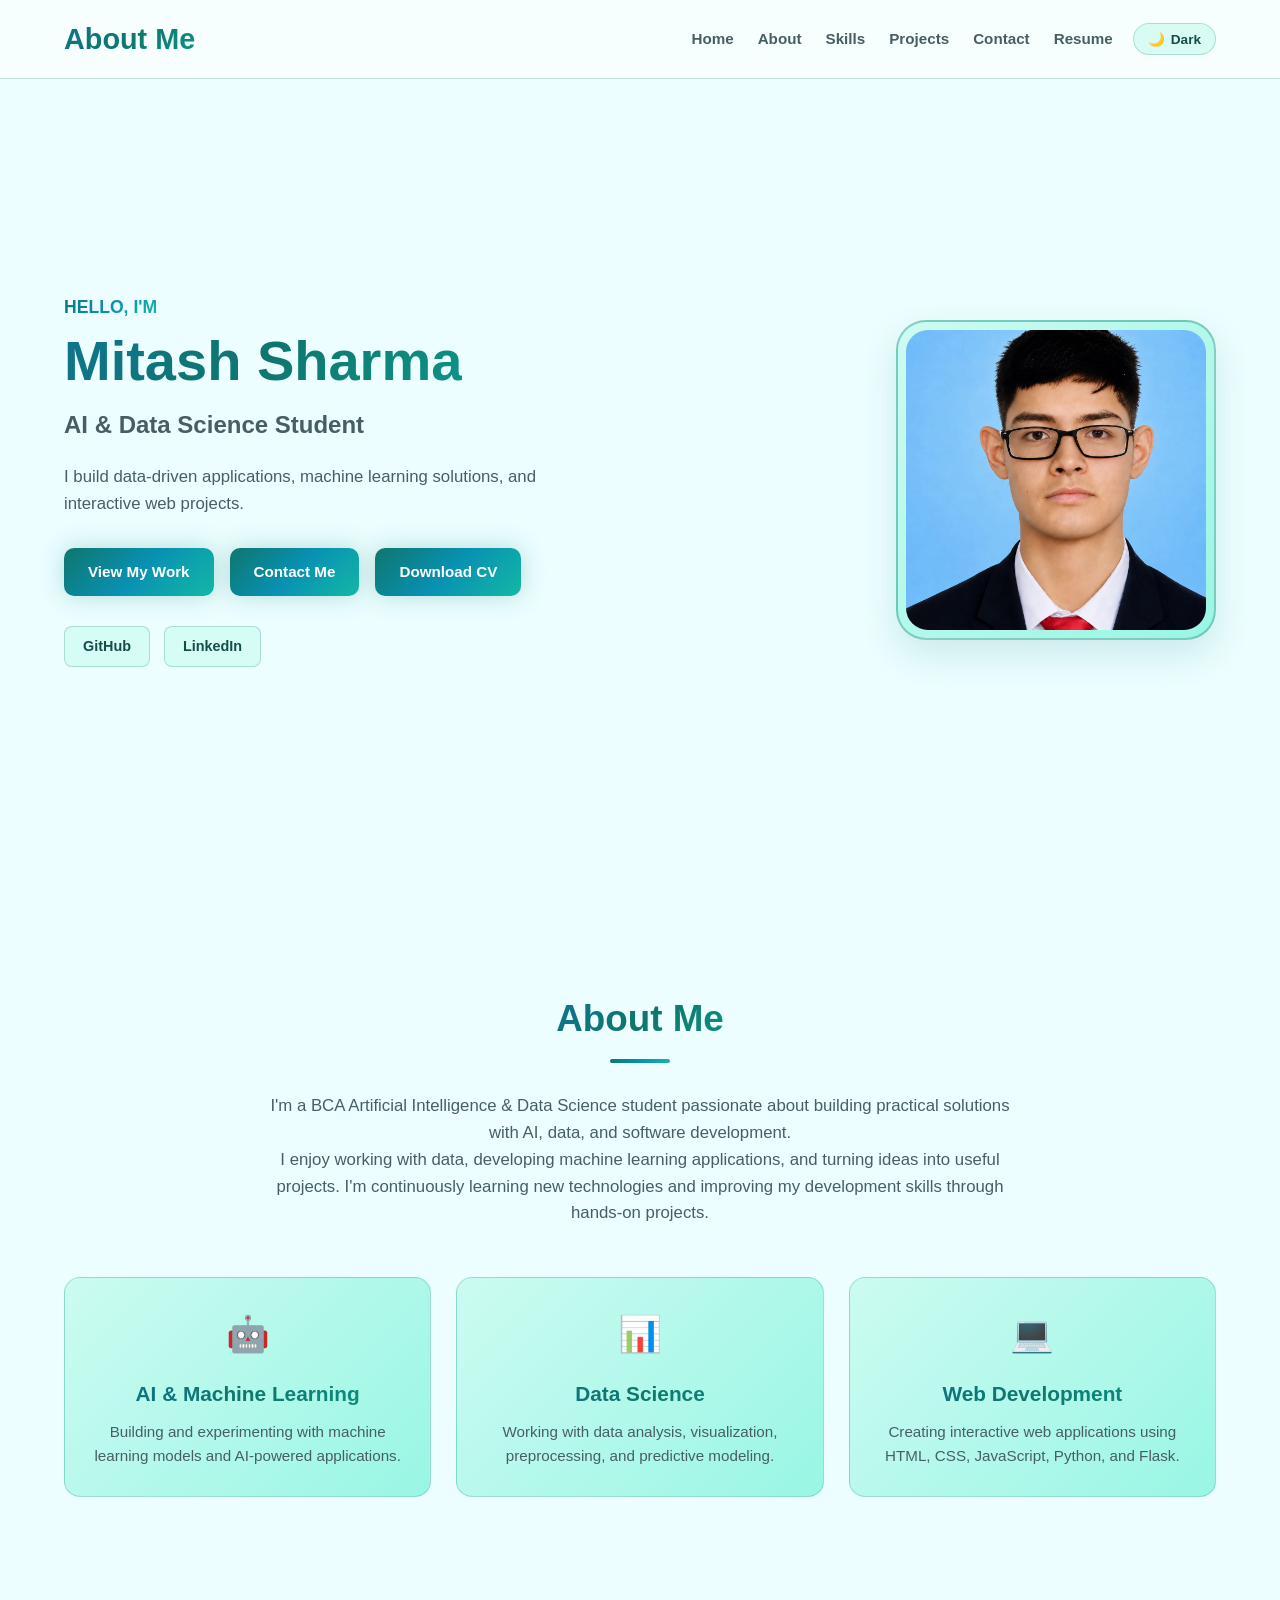
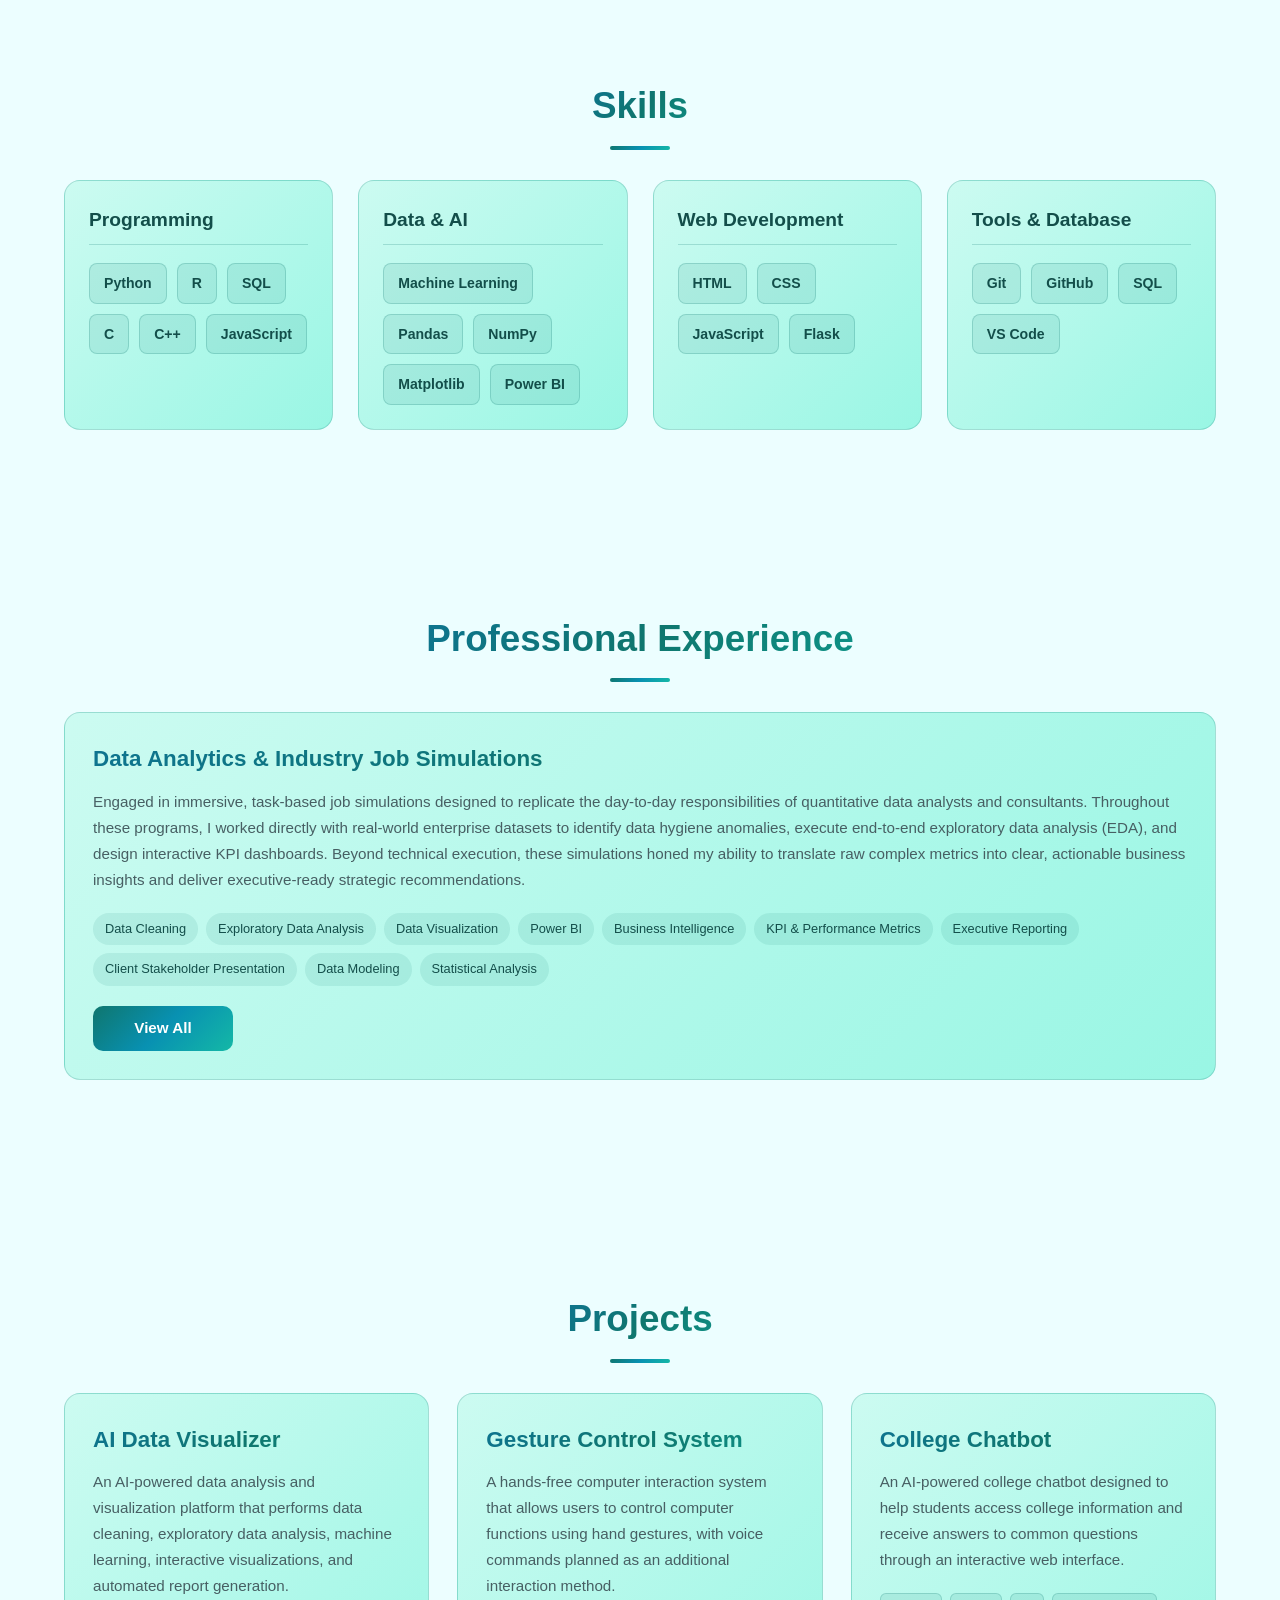
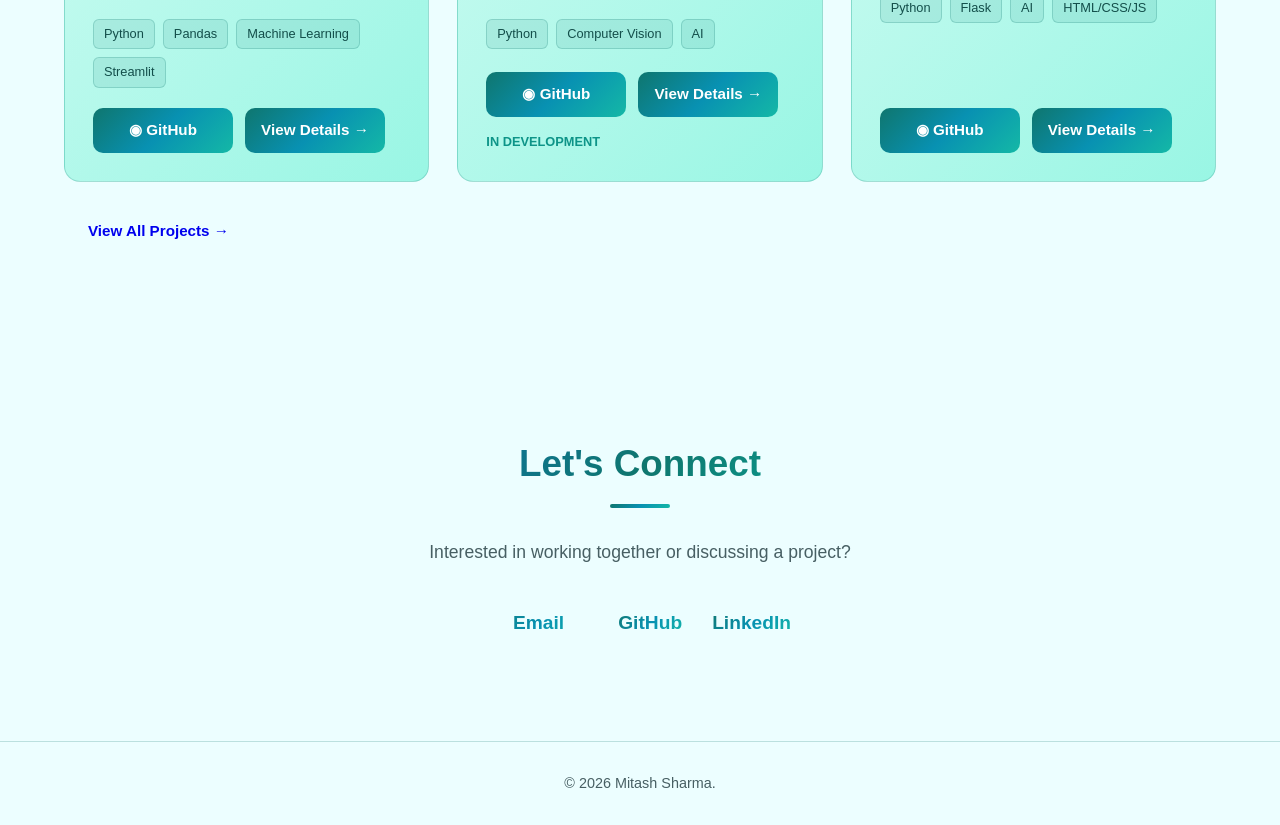
==== index.html @ 4800421b "certifications" ====
<!DOCTYPE html>
<html lang="en">
<head>
    <meta charset="UTF-8">
    <meta name="viewport" content="width=device-width, initial-scale=1.0">
    <title>Mitash Sharma | AI & Data Science</title>
    <link rel="stylesheet" href="style.css">
    
</head>
<body>

    <!-- Navigation -->
    <header>
        <nav class="navbar">
            <a href="#" class="logo"><b>About Me</b></a>

            <div class="nav-right">
                <button class="nav-toggle" aria-label="Toggle navigation" aria-expanded="false">
                    <span></span>
                    <span></span>
                    <span></span>
                </button>

                <ul class="nav-links">
                    <li><a href="#home">Home</a></li>
                    <li><a href="#about">About</a></li>
                    <li><a href="#skills">Skills</a></li>
                    <li><a href="#projects">Projects</a></li>
                    <li><a href="#contact">Contact</a></li>
                    <li><a href="assets/CV.pdf" target="_blank" rel="noopener">Resume</a></li>
                </ul>

                <!-- Theme Toggle Button -->
                <button id="theme-toggle" class="theme-toggle-btn" aria-label="Toggle Theme">
                    <span id="theme-icon">☀️</span>
                    <span id="theme-text">light</span>
                </button>
            </div>
        </nav>
    </header>

    <main>
        <!-- Hero Section -->
        <section id="home" class="hero">
            <div class="hero-content">
                <p class="intro">Hello, I'm</p>
                <h1>Mitash Sharma</h1>
                <h2>AI & Data Science Student</h2>
                <p class="hero-description">
                    I build data-driven applications, machine learning solutions, and interactive web projects.
                </p>

                <div class="hero-buttons">
                    <a href="#projects" class="btn primary-btn">View My Work</a>
                    <a href="#contact" class="btn primary-btn">Contact Me</a>
                    <a href="assets/CV.pdf" class="btn primary-btn" target="_blank" rel="noopener" download>Download CV</a>
                </div>

                <div class="social-links">
                    <a href="https://github.com/mitashsharma" target="_blank">GitHub</a>
                    <a href="https://www.linkedin.com/in/mitash-sharma-9ba83834b/" target="_blank">LinkedIn</a>
                </div>
            </div>

            <!-- Profile Image -->
            <div class="hero-card">
                <div class="profile-frame">
                    <img src="assets/profile.jpeg" alt="Mitash Sharma" class="profile-img">
                </div>
            </div>
           
            
        </section>

        <!-- About Section -->
        <section id="about" class="section">
            <h2 class="section-title">About Me</h2>
            <div class="about-content">
                <p class="about-intro">
                    I'm a BCA Artificial Intelligence & Data Science student passionate about building practical solutions with AI, data, and software development.
                </p>
                <p>
                    I enjoy working with data, developing machine learning applications, and turning ideas into useful projects. I'm continuously learning new technologies and improving my development skills through hands-on projects.
                </p>
            </div>

            <div class="about-highlights">
                <div class="about-card">
                    <div class="about-icon">🤖</div>
                    <h3>AI & Machine Learning</h3>
                    <p>Building and experimenting with machine learning models and AI-powered applications.</p>
                </div>
                <div class="about-card">
                    <div class="about-icon">📊</div>
                    <h3>Data Science</h3>
                    <p>Working with data analysis, visualization, preprocessing, and predictive modeling.</p>
                </div>
                <div class="about-card">
                    <div class="about-icon">💻</div>
                    <h3>Web Development</h3>
                    <p>Creating interactive web applications using HTML, CSS, JavaScript, Python, and Flask.</p>
                </div>
            </div>
        </section>

        <!-- Skills Section -->
        <section id="skills" class="section">
            <h2 class="section-title">Skills</h2>
            <div class="skills-container">
                <div class="skill-category">
                    <h3>Programming</h3>
                    <div class="skill-list">
                        <span>Python</span>
                        <span>R</span>
                        <span>SQL</span>
                        <span>C</span>
                        <span>C++</span>
                        <span>JavaScript</span>
                    </div>
                </div>

                <div class="skill-category">
                    <h3>Data & AI</h3>
                    <div class="skill-list">
                        <span>Machine Learning</span>
                        <span>Pandas</span>
                        <span>NumPy</span>
                        <span>Matplotlib</span>
                        <span>Power BI</span>
                    </div>
                </div>

                <div class="skill-category">
                    <h3>Web Development</h3>
                    <div class="skill-list">
                        <span>HTML</span>
                        <span>CSS</span>
                        <span>JavaScript</span>
                        <span>Flask</span>
                    </div>
                </div>

                <div class="skill-category">
                    <h3>Tools & Database</h3>
                    <div class="skill-list">
                        <span>Git</span>
                        <span>GitHub</span>
                        <span>SQL</span>
                        <span>VS Code</span>
                    </div>
                </div>
            </div>
        </section>

        <!-- Virtual Internships Section   -->
        <section id="virtual-internships" class="section">
            <h2 class="section-title">Professional Experience</h2>
            
            <div class="internship-summary-card">
                <h3>Data Analytics & Industry Job Simulations</h3>
               <p>
                Engaged in immersive, task-based job simulations designed to replicate the day-to-day responsibilities of quantitative data analysts and consultants. Throughout these programs, I worked directly with real-world enterprise datasets to identify data hygiene anomalies, execute end-to-end exploratory data analysis (EDA), and design interactive KPI dashboards. Beyond technical execution, these simulations honed my ability to translate raw complex metrics into clear, actionable business insights and deliver executive-ready strategic recommendations.
                </p>

                <div class="project-tags">
               <span>Data Cleaning</span>
                    <span>Exploratory Data Analysis</span>
                    <span>Data Visualization</span>
                    <span>Power BI</span>
                    <span>Business Intelligence</span>
                    <span>KPI & Performance Metrics</span>
                    <span>Executive Reporting</span>
                    <span>Client Stakeholder Presentation</span>
                    <span>Data Modeling</span>
                    <span>Statistical Analysis</span>
                </div>

                <div class="project-buttons" style="margin-top: 20px;">
                <a href="certificates.html" class="view-details-btn">View All</a>
                </div>
            </div>
        </section>

        <!-- Projects Section -->
        <section id="projects" class="section">
            <h2 class="section-title">Projects</h2>
            <div class="projects-container">
                <article class="project-card">
                    <h3>AI Data Visualizer</h3>
                    <p>An AI-powered data analysis and visualization platform that performs data cleaning, exploratory data analysis, machine learning, interactive visualizations, and automated report generation.</p>
                    <div class="project-tech">
                        <span>Python</span>
                        <span>Pandas</span>
                        <span>Machine Learning</span>
                        <span>Streamlit</span>
                    </div>
                    <div class="project-buttons">
                        <a href="https://github.com/mitashsharma/Visualizer.git" class="project-btn github">◉ GitHub</a>
                        <a href="visualizer.html" class="view-details-btn">View Details →</a>
                    </div>
                </article>

                <article class="project-card">
                    <h3>Gesture Control System</h3>
                    <p>A hands-free computer interaction system that allows users to control computer functions using hand gestures, with voice commands planned as an additional interaction method.</p>
                    <div class="project-tech">
                        <span>Python</span>
                        <span>Computer Vision</span>
                        <span>AI</span>
                    </div>
                    <div class="project-buttons">
                        <a href="#" class="project-btn github">◉ GitHub</a>
                        <a href="gesture.html" class="view-details-btn">View Details →</a>
                    </div>
                    <div class="project-status">In Development</div>
                </article>

                <article class="project-card">
                    <h3>College Chatbot</h3>
                    <p>An AI-powered college chatbot designed to help students access college information and receive answers to common questions through an interactive web interface.</p>
                    <div class="project-tech">
                        <span>Python</span>
                        <span>Flask</span>
                        <span>AI</span>
                        <span>HTML/CSS/JS</span>
                    </div>
                    <div class="project-buttons">
                        <a href="https://github.com/mitashsharma/chatbot.git" class="project-btn github">◉ GitHub</a>
                        <a href="chatbot.html" class="view-details-btn">View Details →</a>
                    </div>
                </article>
            </div>
            <br>
            <a href="projects.html" class="btn">
                View All Projects →
            </a>
        </section>

        <!-- Contact Section -->
        <section id="contact" class="section contact">
            <h2 class="section-title">Let's Connect</h2>
            <p class="contact-desc">Interested in working together or discussing a project?</p>
            <div class="contact-links">
                <a href="mailto:sharmamitash23@gmail.com" target="_blank" class="btn">Email</a>
                <a href="https://github.com/mitashsharma" target="_blank">GitHub</a>
                <a href="https://www.linkedin.com/in/mitash-sharma-9ba83834b/" target="_blank">LinkedIn</a>
            </div>
        </section>
    </main>

    <!-- Footer -->
    <footer>
        <p>© 2026 Mitash Sharma.</p>
    </footer>

    <script src="script.js"></script>
</body>
</html>
---- style.css ----
/* =========================
   RESET & THEME VARIABLES
========================= */

/* Global reset — removes default browser spacing and 
   ensures consistent box-sizing across all elements */
* {
    margin: 0;
    padding: 0;
    box-sizing: border-box;
}

:root {
    /* LIGHT THEME — DEFAULT */
    --bg-dark: #ecfeff;
    --text-main: #134e4a;
    --text-muted: #475f63;

    --card-bg: rgba(204, 251, 241, 0.72);

    --card-gradient: linear-gradient(
        135deg,
        #ccfbf1 0%,
        #99f6e4 100%
    );

    --border-color: rgba(15, 118, 110, 0.22);
    --border-hover: rgba(8, 145, 178, 0.55);

    --header-bg: rgba(248, 255, 254, 0.92);
    --code-bg: #134e4a;
    --badge-bg: rgba(15, 118, 110, 0.10);

    --primary-gradient: linear-gradient(
        135deg,
        #0f766e 0%,
        #0891b2 50%,
        #14b8a6 100%
    );

    --accent-gradient: linear-gradient(
        135deg,
        #0f766e 0%,
        #0891b2 50%,
        #14b8a6 100%
    );

    --text-gradient: linear-gradient(
        135deg,
        #0e7490 0%,
        #0f766e 50%,
        #0d9488 100%
    );

    --glow-primary: 0 0 25px rgba(15, 118, 110, 0.25);
    --glow-accent: 0 0 25px rgba(20, 184, 166, 0.28);
}


/* =========================
   DARK THEME
   Overrides root variables when "dark-theme" 
   class is applied to <body>
========================= */

body.dark-theme {
    --bg-dark: #071918;
    --text-main: #e6fffb;
    --text-muted: #9bb9b6;

    --card-bg: rgba(17, 45, 43, 0.72);

    --card-gradient: linear-gradient(
        135deg,
        rgba(20, 67, 64, 0.75) 0%,
        rgba(10, 35, 34, 0.9) 100%
    );

    --border-color: rgba(45, 212, 191, 0.22);
    --border-hover: rgba(45, 212, 191, 0.55);

    --header-bg: rgba(7, 25, 24, 0.88);
    --code-bg: rgba(5, 25, 24, 0.97);
    --badge-bg: rgba(20, 184, 166, 0.14);

    --primary-gradient: linear-gradient(
        135deg,
        #0f766e 0%,
        #0891b2 50%,
        #14b8a6 100%
    );

    --accent-gradient: linear-gradient(
        135deg,
        #14b8a6 0%,
        #0891b2 50%,
        #0f766e 100%
    );

    --text-gradient: linear-gradient(
        135deg,
        #5eead4 0%,
        #22d3ee 50%,
        #67e8f9 100%
    );

    --glow-primary: 0 0 25px rgba(20, 184, 166, 0.28);
    --glow-accent: 0 0 25px rgba(34, 211, 238, 0.25);
}


/* =========================
   GLOBAL
========================= */

html {
    scroll-behavior: smooth;
}

body {
    font-family: "Segoe UI", Roboto, -apple-system, sans-serif;
    background-color: var(--bg-dark);
    color: var(--text-main);
    line-height: 1.6;
    overflow-x: hidden;

    /* Smooth transition when switching between light/dark theme */
    transition:
        background-color 0.4s ease,
        color 0.4s ease;
}


/* =========================
   NAVIGATION
========================= */

header {
    position: fixed;
    top: 0;
    width: 100%;
    z-index: 1000;

    background: var(--header-bg);
    backdrop-filter: blur(16px);

    border-bottom: 1px solid var(--border-color);

    transition: background 0.4s ease;
}

.navbar {
    max-width: 1200px;
    margin: 0 auto;

    padding: 16px 24px;

    display: flex;
    justify-content: space-between;
    align-items: center;
}

.logo {
    background: var(--text-gradient);
    -webkit-background-clip: text;
    -webkit-text-fill-color: transparent;

    text-decoration: none;

    font-size: 1.8rem;
    font-weight: 800;
}

.nav-right {
    display: flex;
    align-items: center;
    gap: 20px;
}

.nav-links {
    display: flex;
    list-style: none;
    gap: 24px;
    align-items: center;
}

.nav-links a {
    color: var(--text-muted);
    text-decoration: none;

    font-size: 0.95rem;
    font-weight: 600;

    transition:
        color 0.3s ease,
        transform 0.3s ease;
}

.nav-links a:hover {
    color: #0d9488;
    transform: translateY(-1px);
}


/* =========================
   THEME TOGGLE
========================= */

.theme-toggle-btn {
    background: var(--card-bg);

    border: 1px solid var(--border-color);

    color: var(--text-main);

    padding: 7px 14px;

    border-radius: 20px;

    cursor: pointer;

    font-size: 0.85rem;
    font-weight: 600;

    display: flex;
    align-items: center;
    gap: 6px;

    transition:
        background-color 0.3s ease,
        border-color 0.3s ease,
        transform 0.2s ease;
}

.theme-toggle-btn:hover {
    border-color: var(--border-hover);
    transform: scale(1.05);
}


/* =========================
   MOBILE NAVIGATION
========================= */

.nav-toggle {
    display: none; /* Hidden by default, shown only on small screens */

    background: transparent;
    border: none;

    cursor: pointer;

    flex-direction: column;
    gap: 5px;
}

.nav-toggle span {
    width: 25px;
    height: 3px;

    background-color: var(--text-main);

    border-radius: 2px;
}


/* =========================
   HERO SECTION
========================= */

.hero {
    min-height: 100vh;

    max-width: 1200px;
    margin: 0 auto;

    display: flex;
    align-items: center;
    justify-content: space-between;

    gap: 40px;

    padding: 120px 24px 60px;
}

.hero-content {
    flex: 1;

    display: flex;
    flex-direction: column;

    align-items: flex-start;
    text-align: left;
}

.intro {
    background: var(--primary-gradient);

    -webkit-background-clip: text;
    -webkit-text-fill-color: transparent;

    font-size: 1.1rem;
    font-weight: 700;

    margin-bottom: 8px;

    text-transform: uppercase;
}

.hero h1 {
    font-size: 3.5rem;

    font-weight: 900;

    line-height: 1.15;

    margin-bottom: 12px;

    background: var(--text-gradient);

    -webkit-background-clip: text;
    -webkit-text-fill-color: transparent;
}

.hero h2 {
    color: var(--text-muted);

    font-size: 1.5rem;
    font-weight: 600;

    margin-bottom: 20px;
}

.hero-description {
    color: var(--text-muted);

    font-size: 1.05rem;

    margin-bottom: 30px;

    max-width: 540px;
}


/* =========================
   HERO BUTTONS
========================= */

.hero-buttons {
    display: flex;

    gap: 16px;

    margin-bottom: 30px;

    flex-wrap: wrap;
}

.btn {
    display: inline-flex;

    align-items: center;
    justify-content: center;

    padding: 12px 24px;

    border-radius: 10px;

    text-decoration: none;

    font-weight: 700;
    font-size: 0.95rem;

    transition: all 0.3s ease;
}

.primary-btn {
    background: var(--primary-gradient);

    color: #ffffff;

    box-shadow: var(--glow-primary);
}

.primary-btn:hover {
    transform: translateY(-3px);

    box-shadow: var(--glow-primary);
}

.secondary-btn {
    background: transparent;

    color: var(--text-main);

    border: 1px solid var(--border-color);
}

.secondary-btn:hover {
    border-color: var(--border-hover);

    transform: translateY(-3px);
}


/* =========================
   SOCIAL LINKS
========================= */

.social-links {
    display: flex;
    gap: 14px;
}

.social-links a {
    padding: 8px 18px;

    border-radius: 8px;

    background: var(--card-bg);

    border: 1px solid var(--border-color);

    color: var(--text-main);

    text-decoration: none;

    font-size: 0.9rem;
    font-weight: 600;

    transition: all 0.3s ease;
}

.social-links a:hover {
    border-color: var(--border-hover);

    transform: translateY(-2px);
}


/* =========================
   HERO CODE CARD
========================= */

.hero-card {
    flex: 1;

    display: flex;

    justify-content: flex-end;
}

.code-window {
    width: 100%;
    max-width: 450px;

    background: var(--code-bg);

    border: 1px solid var(--border-color);

    border-radius: 16px;

    overflow: hidden;

    box-shadow:
        0 20px 40px rgba(0, 0, 0, 0.22),
        var(--glow-primary);
}

.window-header {
    display: flex;

    gap: 8px;

    padding: 14px 18px;

    background: rgba(20, 67, 64, 0.5);

    border-bottom: 1px solid var(--border-color);
}

.window-header span {
    width: 12px;
    height: 12px;

    border-radius: 50%;
}

/* Traffic-light style window dots (red/yellow/green) */
.window-header span:nth-child(1) {
    background: #ff5f56;
}

.window-header span:nth-child(2) {
    background: #ffbd2e;
}

.window-header span:nth-child(3) {
    background: #27c93f;
}

.code-content {
    padding: 24px;

    font-family: "Fira Code", monospace, sans-serif;

    font-size: 0.9rem;

    line-height: 1.8;
}

.code-purple {
    color: #5eead4;
    font-weight: bold;
}

.code-green {
    color: #34d399;
}

.code-comment {
    color: #7aa09c;

    margin-top: 12px;

    font-style: italic;
}


/* =========================
   SECTIONS
   Generic wrapper used by About / Skills / Projects / 
   Contact — handles fade-in scroll animation
========================= */

.section {
    max-width: 1200px;

    margin: 0 auto;

    padding: 90px 24px;

    opacity: 0;

    transform: translateY(30px);

    transition:
        opacity 0.7s ease,
        transform 0.7s ease;
}

/* "show" class is toggled via JS (e.g. IntersectionObserver) */
.section.show {
    opacity: 1;

    transform: translateY(0);
}

.section-title {
    font-size: 2.3rem;

    font-weight: 800;

    text-align: center;

    margin: 0 auto 30px;

    background: var(--text-gradient);

    -webkit-background-clip: text;
    -webkit-text-fill-color: transparent;

    display: table;

    position: relative;
}

/* Decorative underline below each section title */
.section-title::after {
    content: "";

    display: block;

    width: 60px;
    height: 4px;

    background: var(--primary-gradient);

    margin: 10px auto 0;

    border-radius: 4px;
}


/* =========================
   ABOUT
========================= */

.about-content {
    max-width: 750px;

    margin: 0 auto 50px;

    text-align: center;

    color: var(--text-muted);

    font-size: 1.05rem;
}

.about-highlights {
    display: grid;

    grid-template-columns: repeat(
        auto-fit,
        minmax(280px, 1fr)
    );

    gap: 25px;
}

.about-card {
    background: var(--card-gradient);

    border: 1px solid var(--border-color);

    border-radius: 16px;

    padding: 28px;

    text-align: center;

    transition: all 0.3s ease;
}

.about-card:hover {
    border-color: var(--border-hover);

    transform: translateY(-5px);
}

.about-icon {
    font-size: 2.2rem;

    margin-bottom: 14px;
}

.about-card h3 {
    background: var(--text-gradient);

    -webkit-background-clip: text;
    -webkit-text-fill-color: transparent;

    font-size: 1.3rem;

    margin-bottom: 10px;
}

.about-card p {
    color: var(--text-muted);

    font-size: 0.95rem;
}


/* =========================
   SKILLS
========================= */

.skills-container {
    display: grid;

    grid-template-columns: repeat(
        auto-fit,
        minmax(260px, 1fr)
    );

    gap: 25px;
}

.skill-category {
    background: var(--card-gradient);

    border: 1px solid var(--border-color);

    border-radius: 16px;

    padding: 24px;

    transition: all 0.3s ease;
}

.skill-category:hover {
    border-color: var(--border-hover);

    transform: translateY(-4px);
}

.skill-category h3 {
    font-size: 1.2rem;

    color: var(--text-main);

    margin-bottom: 18px;

    border-bottom: 1px solid var(--border-color);

    padding-bottom: 8px;
}

.skill-list {
    display: flex;

    flex-wrap: wrap;

    gap: 10px;
}

.skill-list span {
    background: var(--badge-bg);

    border: 1px solid var(--border-color);

    color: var(--text-main);

    padding: 8px 14px;

    border-radius: 8px;

    font-size: 0.88rem;

    font-weight: 600;

    transition: all 0.25s ease;
}

.skill-list span:hover {
    border-color: var(--border-hover);

    transform: translateY(-2px);

    background: var(--card-bg);
}


/* =========================
   PROJECTS
========================= */

.projects-container {
    display: grid;

    grid-template-columns: repeat(
        auto-fit,
        minmax(300px, 1fr)
    );

    gap: 28px;
}

.project-card {
    background: var(--card-gradient);

    border: 1px solid var(--border-color);

    border-radius: 16px;

    padding: 28px;

    display: flex;

    flex-direction: column;

    justify-content: space-between;

    position: relative;

    transition: all 0.3s ease;
}

.project-card:hover {
    border-color: var(--border-hover);

    transform: translateY(-5px);
}

.project-number {
    font-size: 0.9rem;

    font-weight: 800;

    color: var(--text-muted);

    margin-bottom: 10px;
}

.project-card h3 {
    background: var(--text-gradient);

    -webkit-background-clip: text;
    -webkit-text-fill-color: transparent;

    font-size: 1.4rem;

    margin-bottom: 12px;
}

.project-card h2 {
    color: var(--text-main);

    font-size: 1.6rem;

    margin-bottom: 15px;
}

.project-card p {
    color: var(--text-muted);

    font-size: 0.95rem;

    line-height: 1.7;

    margin-bottom: 20px;
}


/* =========================
   PROJECT TECHNOLOGY TAGS
   Note: .project-tech and .project-tags are two
   separate tag styles used on different card variants
========================= */

.project-tech,
.project-tags {
    display: flex;

    flex-wrap: wrap;

    gap: 8px;

    margin-bottom: 20px;
}

.project-tech span {
    font-size: 0.8rem;

    padding: 4px 10px;

    background: var(--badge-bg);

    border: 1px solid var(--border-color);

    border-radius: 6px;

    color: var(--text-main);
}

.project-tags span {
    background: var(--badge-bg);

    color: var(--text-main);

    padding: 6px 12px;

    border-radius: 20px;

    font-size: 0.8rem;
}


/* =========================
   PROJECT BUTTONS
========================= */

.project-buttons {
    display: flex;

    align-items: center;

    gap: 12px;

    margin-top: auto;
}

/* GitHub and View Details
   have exactly the same size */
.project-buttons .project-btn,
.project-buttons .view-details-btn {
    width: 140px;

    height: 45px;

    padding: 0;

    box-sizing: border-box;

    display: inline-flex;

    align-items: center;

    justify-content: center;

    border-radius: 10px;

    font-size: 0.95rem;

    font-weight: 700;

    text-decoration: none;

    cursor: pointer;

    transition: all 0.3s ease;
}

/* GitHub button */
.project-btn.github {
    background: var(--accent-gradient);

    color: #ffffff;

    border: none;
}

/* View Details button */
.view-details-btn {
    background: var(--primary-gradient);

    color: #ffffff;

    border: none;
}

/* Shared hover state for both buttons */
.project-buttons .project-btn:hover,
.project-buttons .view-details-btn:hover {
    transform: translateY(-3px);

    box-shadow: var(--glow-primary);
}

/* Project status label (e.g. "Completed", "In Progress") */
.project-status {
    margin-top: 15px;

    font-size: 0.8rem;

    color: #0d9488;

    font-weight: 700;

    text-transform: uppercase;
}


/* =========================
   PROFILE IMAGE
========================= */

.profile-frame {
    position: relative;

    width: 320px;
    height: 320px;

    border-radius: 30px;

    padding: 8px;

    background: var(--card-gradient);

    border: 2px solid var(--border-color);

    box-shadow:
        0 20px 40px rgba(0, 0, 0, 0.15),
        var(--glow-primary);

    transition: all 0.4s ease;

    display: flex;

    align-items: center;
    justify-content: center;
}

.profile-frame:hover {
    border-color: var(--border-hover);

    transform: translateY(-6px);

    box-shadow:
        0 25px 50px rgba(0, 0, 0, 0.18),
        var(--glow-accent);
}

.profile-img {
    width: 100%;
    height: 100%;

    object-fit: cover;

    border-radius: 22px;

    display: block;
}

/* Light Mode Profile Frame override (softer shadow/border) */
body:not(.dark-theme) .profile-frame {
    box-shadow:
        0 15px 35px rgba(15, 118, 110, 0.15);

    border-color: rgba(15, 118, 110, 0.35);
}


/* =========================
   ALL PROJECTS PAGE
========================= */

.projects-page {
    min-height: 100vh;

    padding: 140px 8% 80px;
}

.section-heading {
    text-align: center;

    max-width: 750px;

    margin: 0 auto 60px;
}

.section-heading h1 {
    font-size: 3rem;

    margin-bottom: 15px;

    background: var(--text-gradient);

    -webkit-background-clip: text;
    -webkit-text-fill-color: transparent;
}

.section-heading p {
    color: var(--text-muted);

    font-size: 1.1rem;

    line-height: 1.7;
}


/* =========================
   ALL PROJECTS GRID
========================= */

.projects-grid {
    display: grid;

    grid-template-columns: repeat(2, 1fr);

    gap: 30px;

    max-width: 1200px;

    margin: auto;
}


/* =========================
   ALL PROJECTS CARD
========================= */

.projects-grid .project-card {
    background: var(--card-bg);

    background-image: var(--card-gradient);

    border: 1px solid var(--border-color);

    border-radius: 20px;

    padding: 35px;

    transition:
        transform 0.3s ease,
        border-color 0.3s ease,
        box-shadow 0.3s ease;
}

.projects-grid .project-card:hover {
    transform: translateY(-8px);

    border-color: var(--border-hover);

    box-shadow: var(--glow-primary);
}


/* =========================
   BACK BUTTON
========================= */

.back-button {
    text-align: center;

    margin-top: 50px;
}


/* =========================
   VIEW ALL PROJECTS BUTTON
========================= */

.view-all-projects {
    text-align: center;

    margin-top: 40px;
}


/* =========================
   CONTACT
========================= */

.contact {
    text-align: center;
}

.contact-desc {
    color: var(--text-muted);

    font-size: 1.1rem;

    margin: 0 auto 30px;

    text-align: center;
}

.contact-links {
    display: flex;

    justify-content: center;

    align-items: center;

    gap: 30px;

    margin: 0 auto;
}

.contact-links a {
    background: var(--primary-gradient);

    -webkit-background-clip: text;
    -webkit-text-fill-color: transparent;

    font-weight: 700;

    font-size: 1.2rem;

    text-decoration: none;

    transition: transform 0.3s ease;
}

.contact-links a:hover {
    transform: scale(1.1);
}


/* =========================
   FOOTER
========================= */

footer {
    text-align: center;

    padding: 30px 24px;

    border-top: 1px solid var(--border-color);

    color: var(--text-muted);

    font-size: 0.9rem;
}


/* =========================
   RESPONSIVE — TABLET
========================= */

@media (max-width: 900px) {

    .hero {
        flex-direction: column;

        text-align: center;

        padding-top: 110px;
    }

    .hero-content {
        align-items: center;

        text-align: center;
    }

    .hero-buttons,
    .social-links {
        justify-content: center;
    }

    .hero-card {
        justify-content: center;

        width: 100%;
    }

    .hero h1 {
        font-size: 2.8rem;
    }

    /* Show hamburger icon, hide desktop nav links */
    .nav-toggle {
        display: flex;
    }

    .nav-links {
        display: none;

        position: absolute;

        top: 100%;
        left: 0;

        width: 100%;

        background: var(--header-bg);

        flex-direction: column;

        padding: 20px;

        border-bottom: 1px solid var(--border-color);
    }

    /* Toggled via JS when hamburger is clicked */
    .nav-links.active {
        display: flex;
    }
}


/* =========================
   RESPONSIVE — MOBILE
========================= */

@media (max-width: 768px) {

    .projects-page {
        padding: 120px 5% 60px;
    }

    .section-heading h1 {
        font-size: 2.3rem;
    }

    .projects-grid {
        grid-template-columns: 1fr;
    }

    .project-card {
        padding: 25px;
    }

    /* Keep project buttons same size on mobile */
    .project-buttons {
        flex-wrap: wrap;
    }

    .project-buttons .project-btn,
    .project-buttons .view-details-btn {
        width: 140px;
        height: 45px;
    }
}


/* =========================
   SMALL MOBILE
========================= */

@media (max-width: 480px) {

    .hero {
        padding-left: 18px;
        padding-right: 18px;
    }

    .hero h1 {
        font-size: 2.2rem;
    }

    .hero h2 {
        font-size: 1.2rem;
    }

    .profile-frame {
        width: 270px;
        height: 270px;
    }

    .project-buttons {
        width: 100%;
    }

    .project-buttons .project-btn,
    .project-buttons .view-details-btn {
        width: 100%;
        max-width: 140px;
    }
}


/* =========================================================
   VIRTUAL INTERNSHIPS & CERTIFICATES
   (Duplicate .certificates-grid / .cert-card rule set
   previously declared twice in the source — merged here)
========================================================= */

.internship-summary-card {
    background: var(--card-gradient);
    border: 1px solid var(--border-color);
    border-radius: 16px;
    padding: 28px;
    margin-bottom: 30px;
    transition: all 0.3s ease;
}

.internship-summary-card:hover {
    border-color: var(--border-hover);
    transform: translateY(-4px);
}

.internship-summary-card h3 {
    background: var(--text-gradient);
    -webkit-background-clip: text;
    -webkit-text-fill-color: transparent;
    font-size: 1.4rem;
    margin-bottom: 12px;
}

.internship-summary-card p {
    color: var(--text-muted);
    font-size: 0.95rem;
    line-height: 1.7;
    margin-bottom: 20px;
}

/* Certificate Grid Layout */
.certificates-grid {
    display: grid;
    grid-template-columns: repeat(2, 1fr);
    gap: 28px;
    max-width: 1200px;
    margin: 0 auto;
}

.cert-card {
    background: var(--card-gradient);
    border: 1px solid var(--border-color);
    border-radius: 16px;
    padding: 28px;
    display: flex;
    flex-direction: column;
    justify-content: space-between;
    transition: all 0.3s ease;
}

.cert-card:hover {
    border-color: var(--border-hover);
    transform: translateY(-5px);
    box-shadow: var(--glow-primary);
}

.cert-issuer {
    font-size: 0.88rem;
    font-weight: 700;
    color: var(--text-muted);
    margin-bottom: 8px;
    text-transform: uppercase;
    letter-spacing: 0.5px;
}

.cert-card h3 {
    background: var(--text-gradient);
    -webkit-background-clip: text;
    -webkit-text-fill-color: transparent;
    font-size: 1.35rem;
    margin-bottom: 12px;
}

.cert-card p {
    color: var(--text-muted);
    font-size: 0.95rem;
    line-height: 1.6;
    margin-bottom: 20px;
}

/* Responsive adjustments for internship/certificate cards */
@media (max-width: 768px) {
    .certificates-grid {
        grid-template-columns: 1fr;
        gap: 20px;
    }

    .internship-summary-card,
    .cert-card {
        padding: 22px;
    }
}

/* Embedded PDF preview container (e.g. certificate PDFs) */
.pdf-container {
    width: 100%;
    margin: 15px 0;
    border-radius: 10px;
    overflow: hidden;
    border: 1px solid var(--border-color);
    background: var(--card-bg);
}

.pdf-container iframe {
    border: none;
    display: block;
}


/* =========================
   CERTIFICATE IMAGE PREVIEWS
========================= */

.cert-image-preview {
    margin: 16px 0 20px 0;
    border-radius: 10px;
    overflow: hidden;
    border: 1px solid var(--border-color);
    background: var(--card-bg);
    transition: transform 0.3s ease, border-color 0.3s ease;
}

.cert-image-preview:hover {
    border-color: var(--border-hover);
    transform: scale(1.02);
}

.cert-image-preview img {
    width: 100%;
    height: auto;
    display: block;
    object-fit: cover;
}
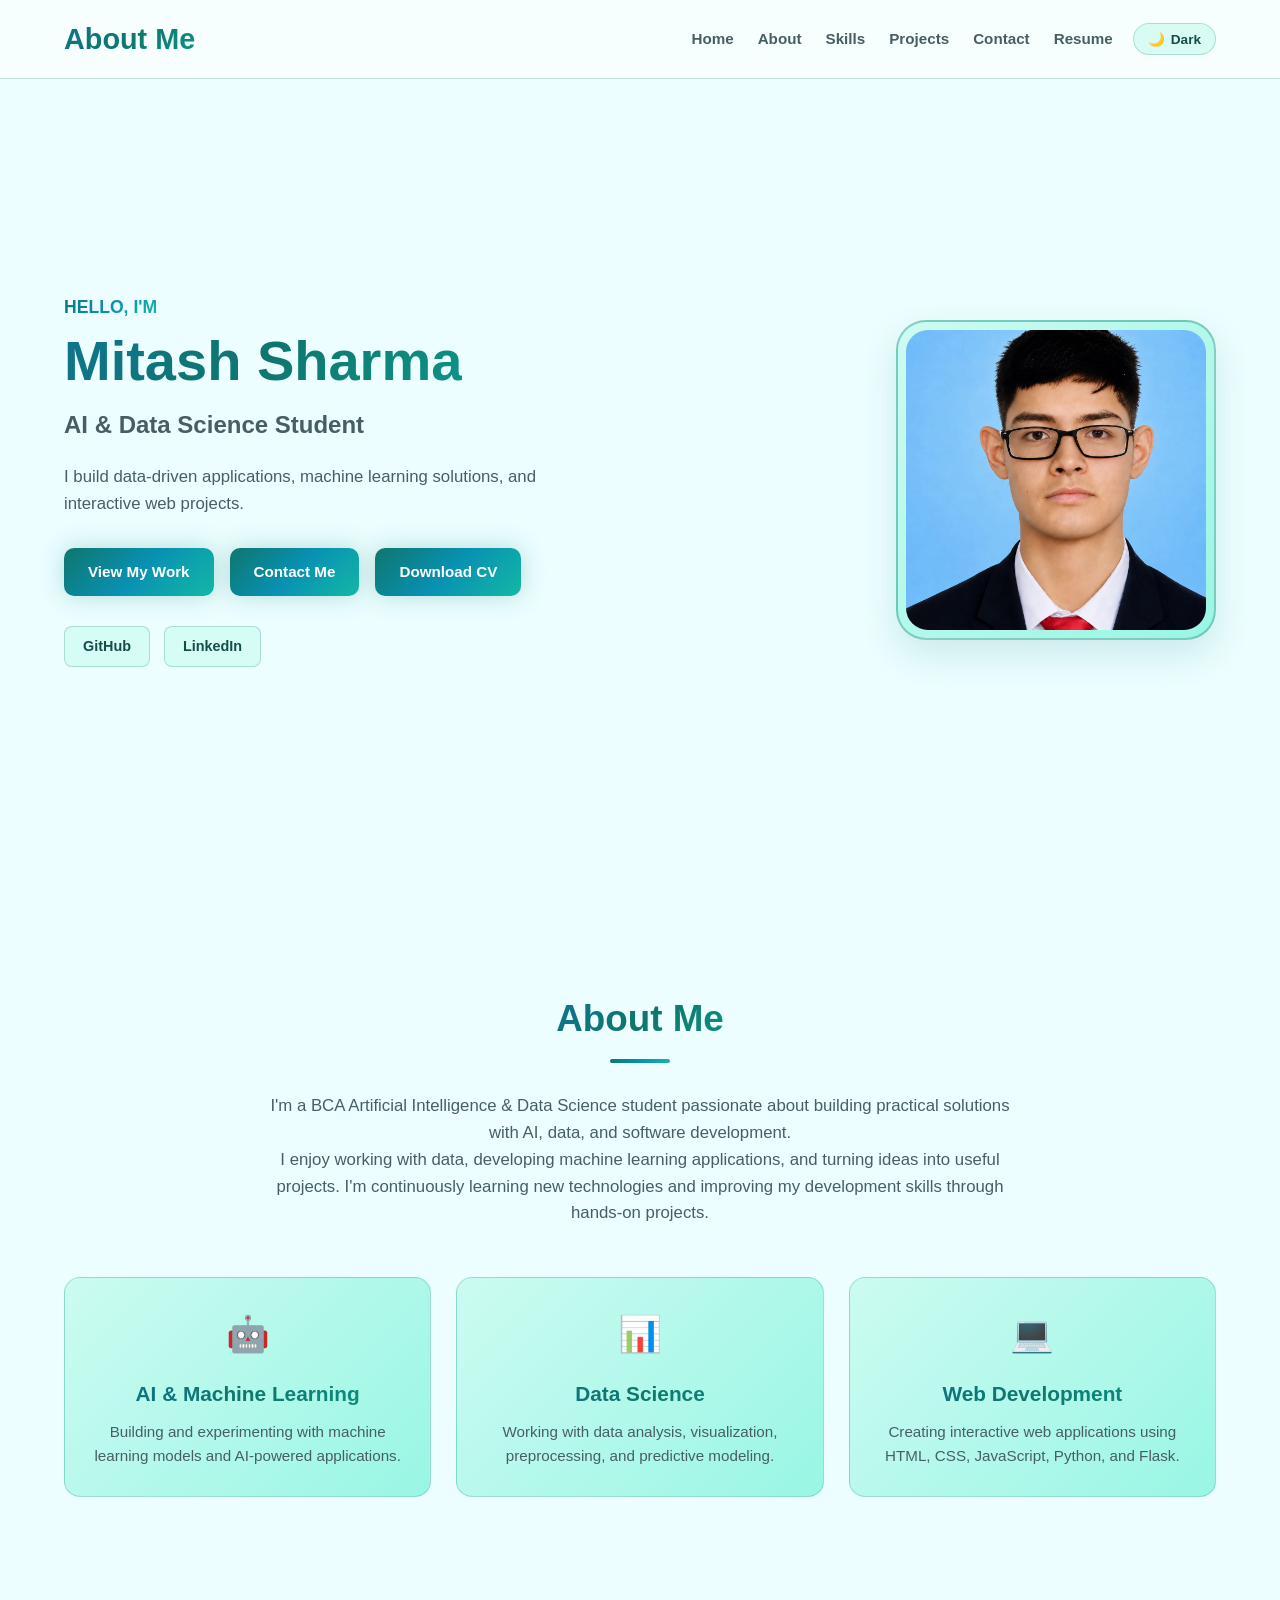
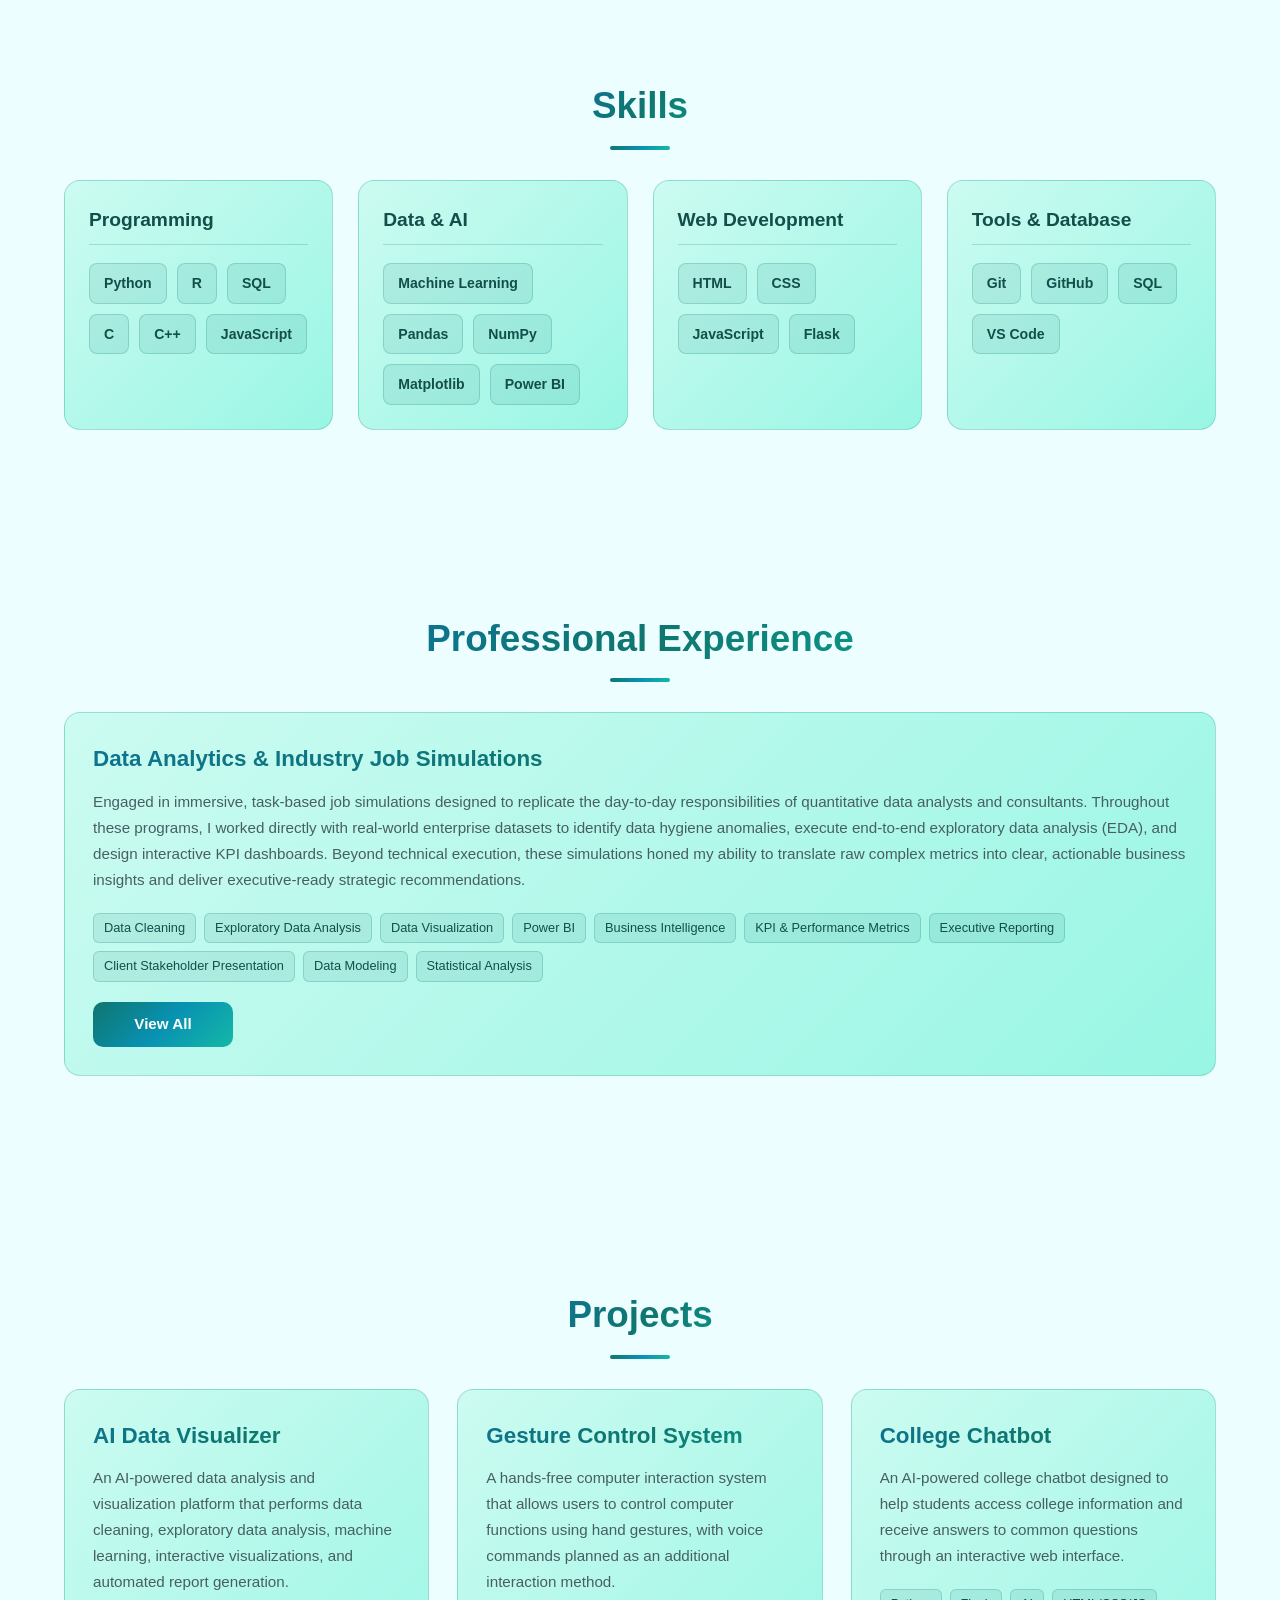
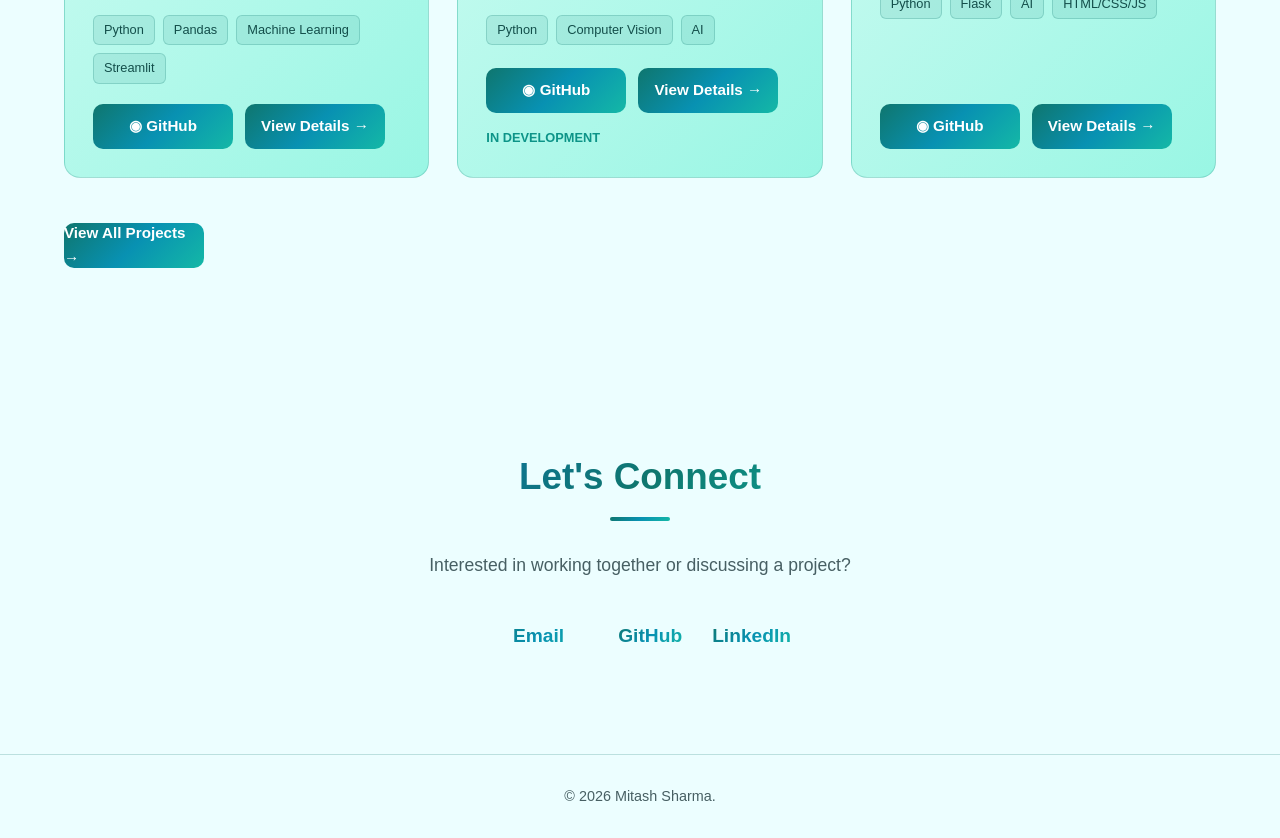
==== commit 6539b6fe: "buttons css" ====
--- a/index.html
+++ b/index.html
@@ -162,7 +162,7 @@
                 Engaged in immersive, task-based job simulations designed to replicate the day-to-day responsibilities of quantitative data analysts and consultants. Throughout these programs, I worked directly with real-world enterprise datasets to identify data hygiene anomalies, execute end-to-end exploratory data analysis (EDA), and design interactive KPI dashboards. Beyond technical execution, these simulations honed my ability to translate raw complex metrics into clear, actionable business insights and deliver executive-ready strategic recommendations.
                 </p>
 
-                <div class="project-tags">
+                <div class="project-tech" style="margin-top: 20px;">
                <span>Data Cleaning</span>
                     <span>Exploratory Data Analysis</span>
                     <span>Data Visualization</span>
@@ -231,9 +231,11 @@
                 </article>
             </div>
             <br>
-            <a href="projects.html" class="btn">
+            <div class="project-buttons" style="margin-top: 20px;">
+            <a href="projects.html" class="view-details-btn">
                 View All Projects →
             </a>
+            </div>
         </section>
 
         <!-- Contact Section -->
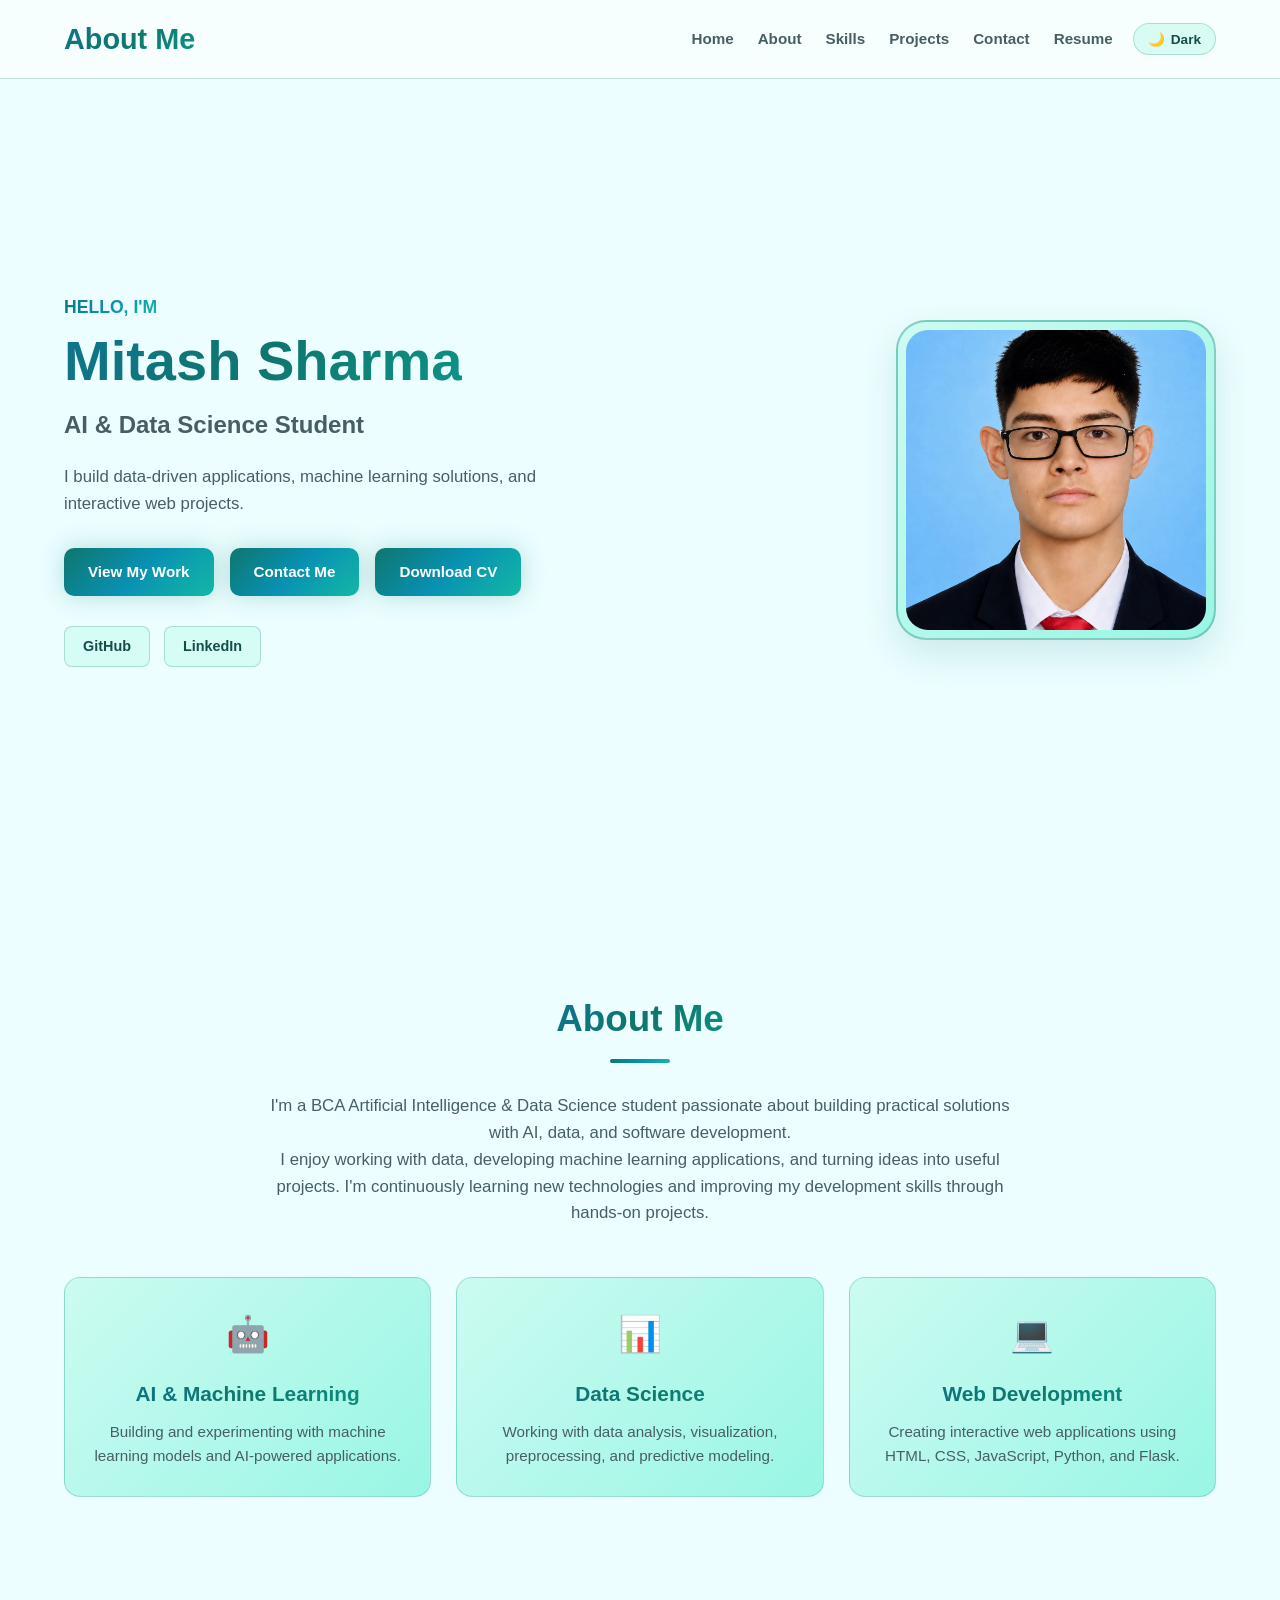
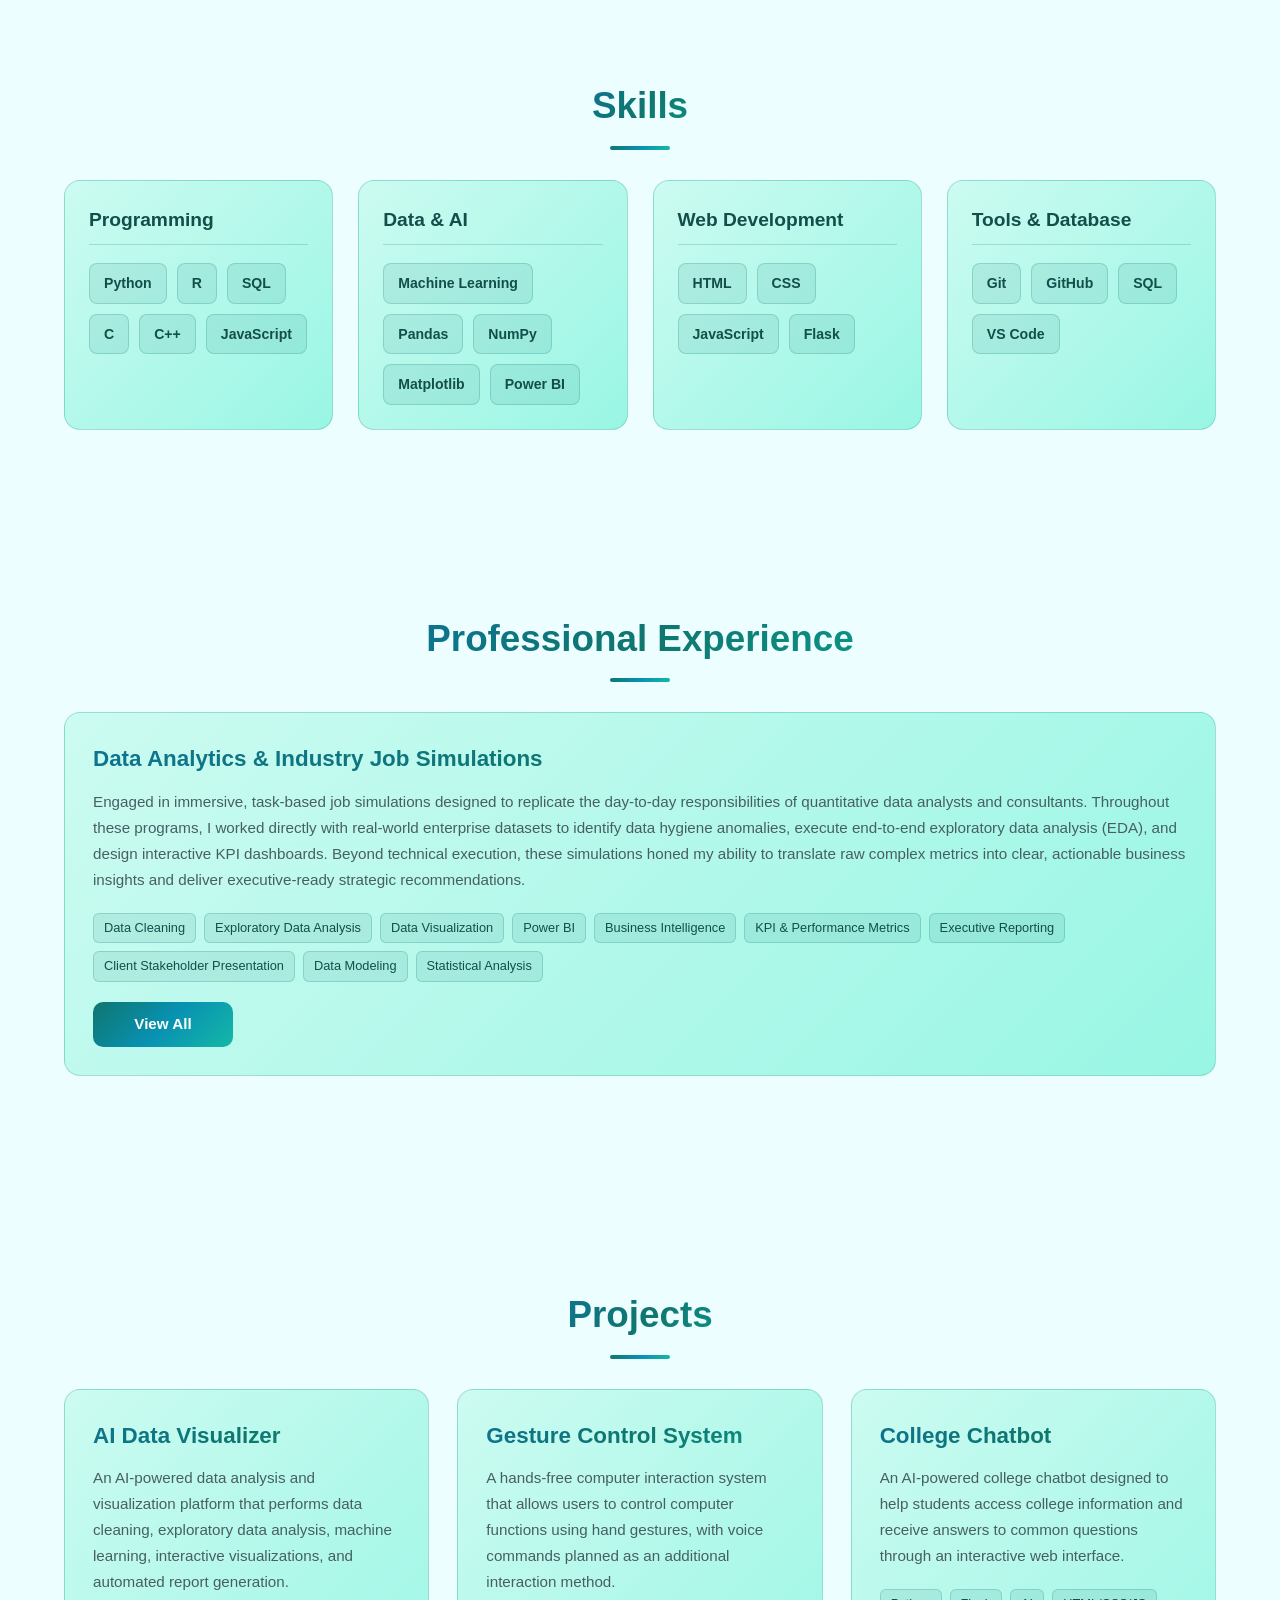
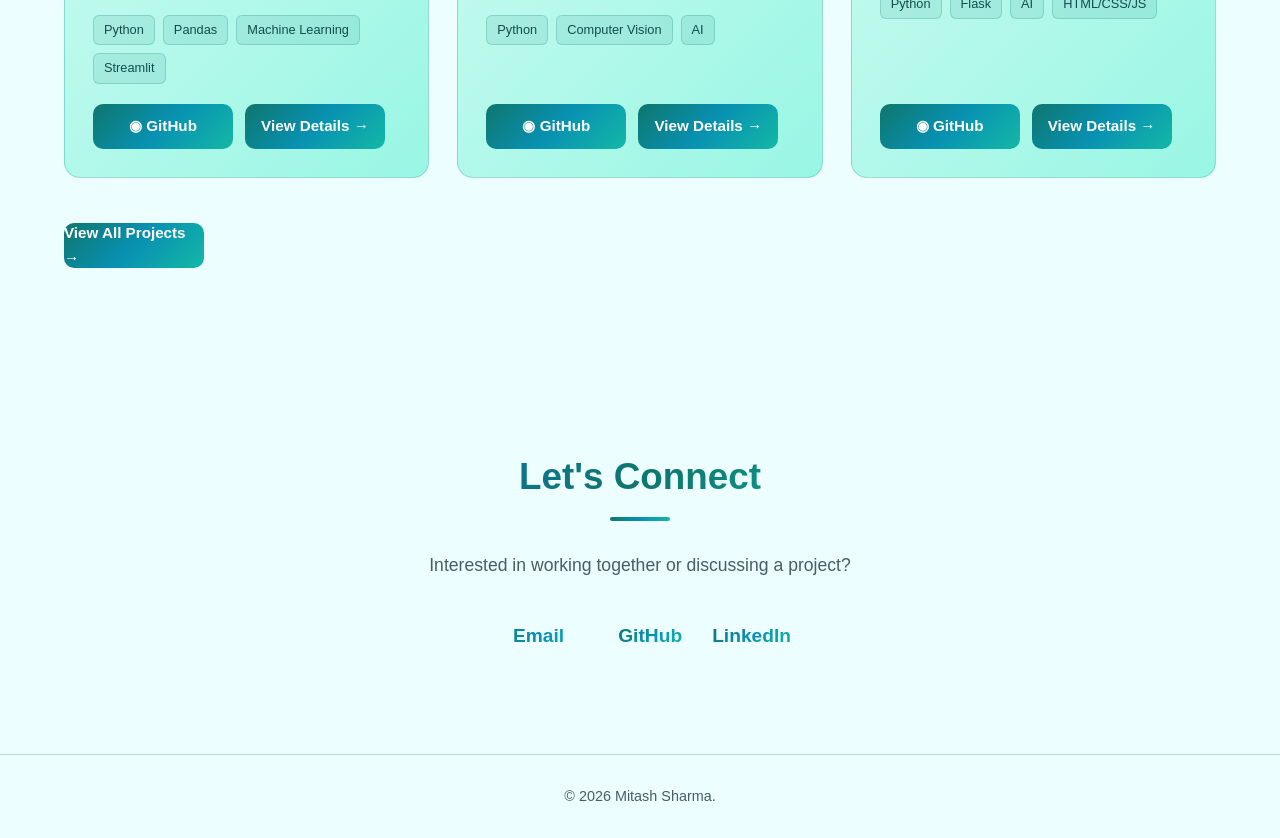
==== commit 4fcc6bab: "button and image view changed" ====
--- a/index.html
+++ b/index.html
@@ -209,10 +209,9 @@
                         <span>AI</span>
                     </div>
                     <div class="project-buttons">
-                        <a href="#" class="project-btn github">◉ GitHub</a>
+                        <a href="https://github.com/mitashsharma/Gesture_control_system.git" class="project-btn github">◉ GitHub</a>
                         <a href="gesture.html" class="view-details-btn">View Details →</a>
                     </div>
-                    <div class="project-status">In Development</div>
                 </article>
 
                 <article class="project-card">
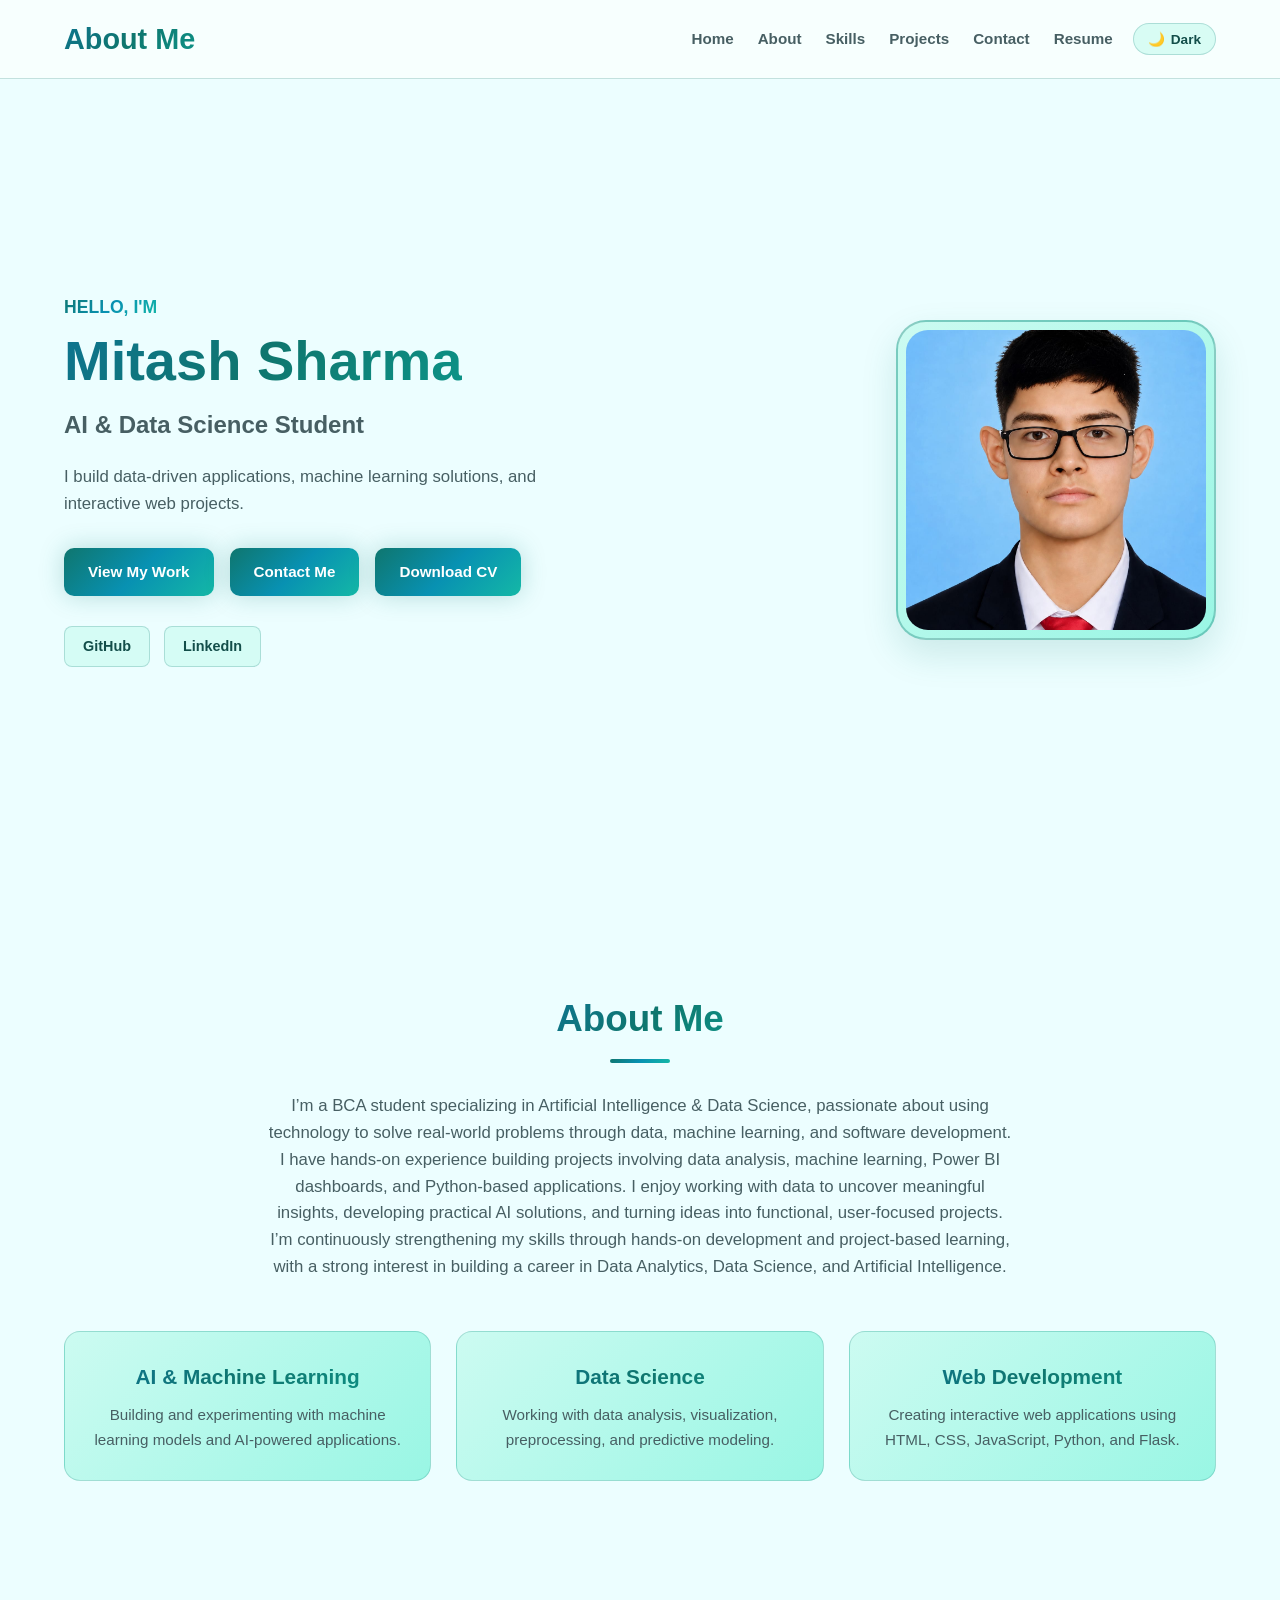
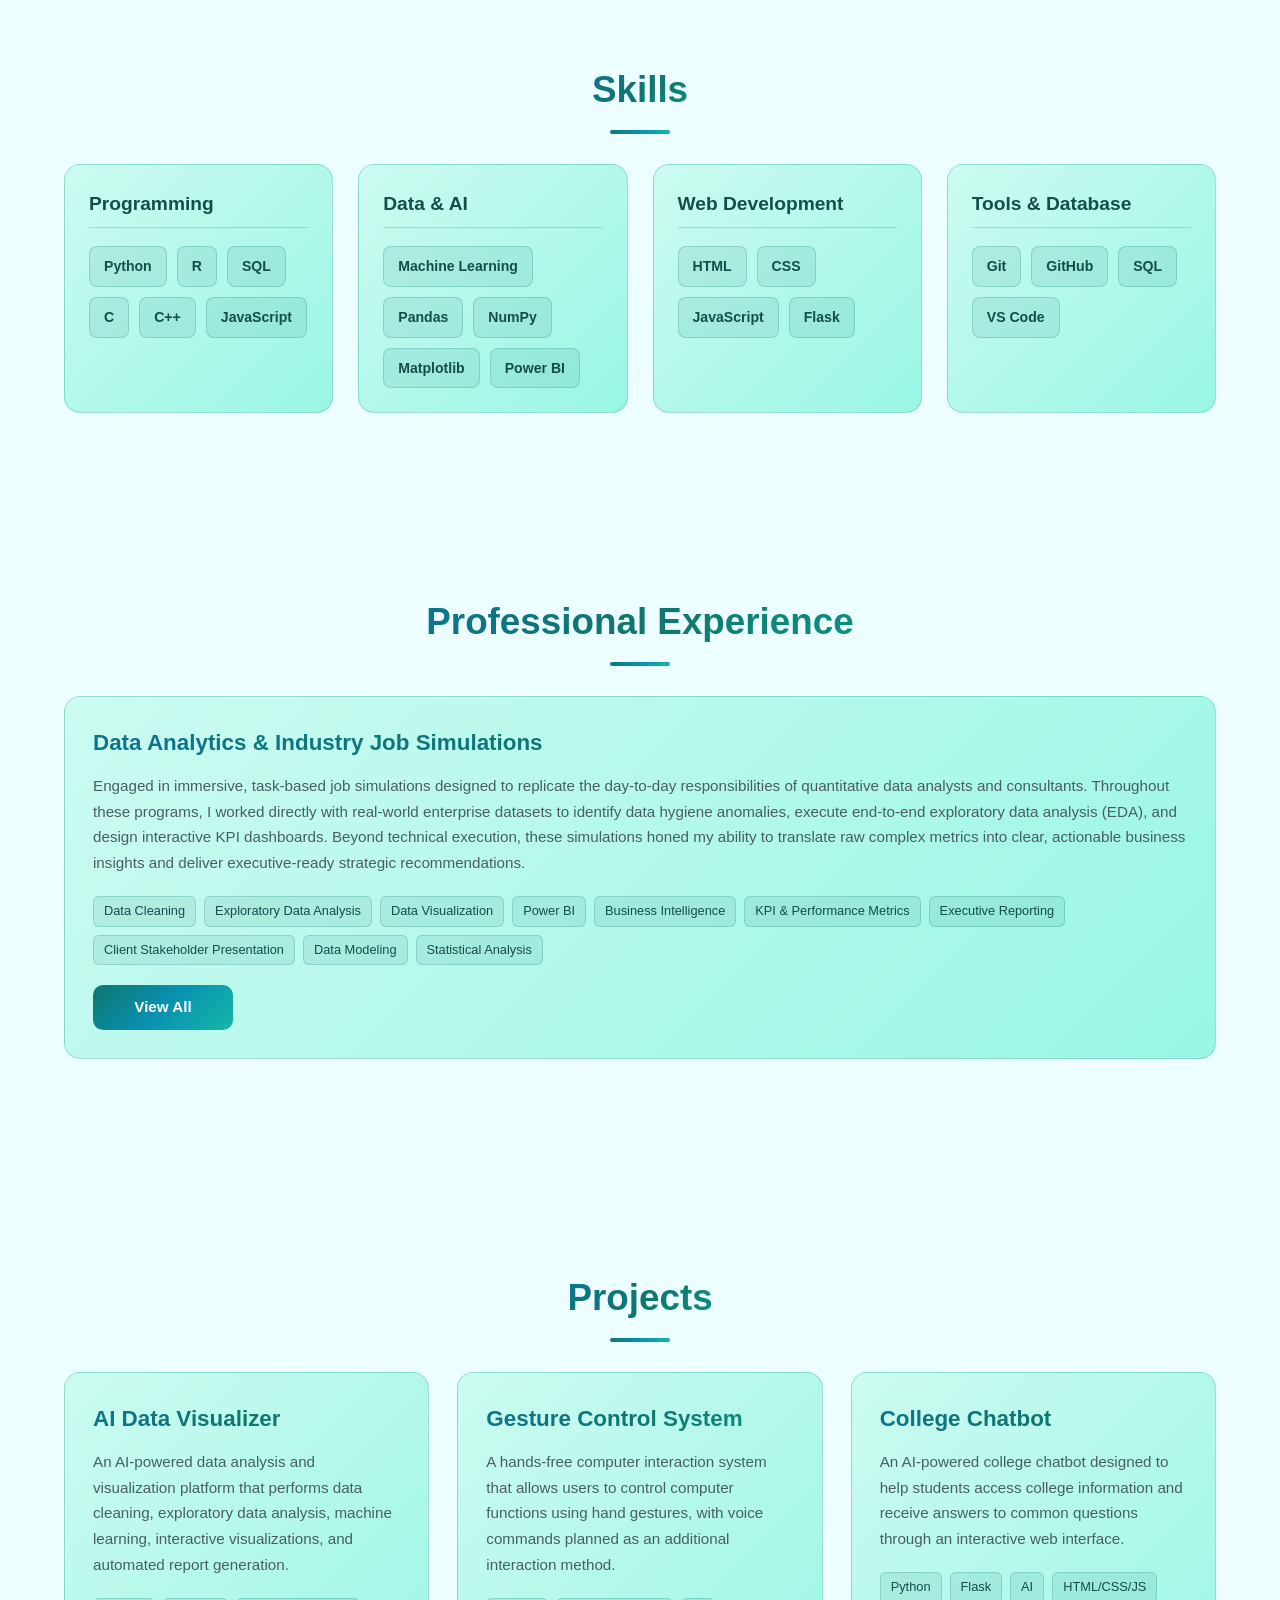
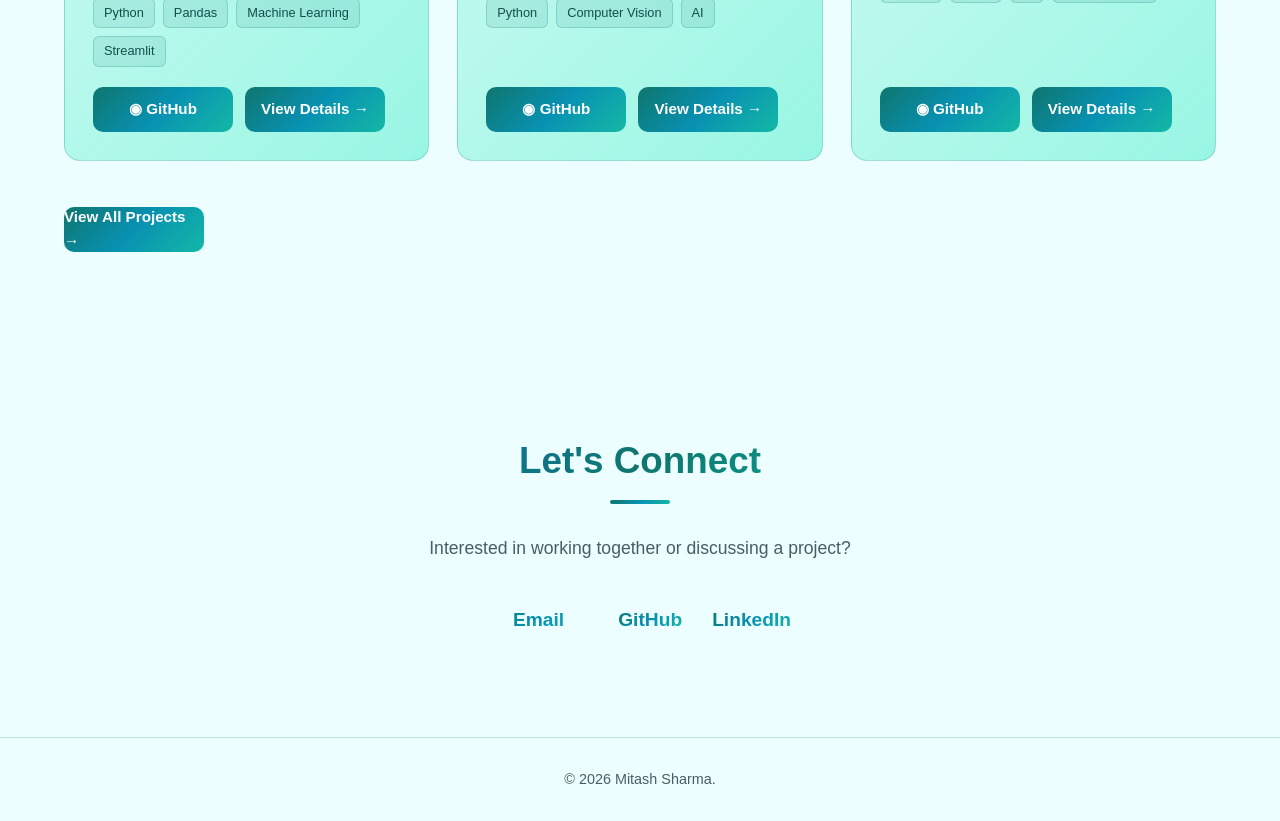
==== commit 71843c78: "icon change/remove" ====
--- a/index.html
+++ b/index.html
@@ -77,26 +77,26 @@
             <h2 class="section-title">About Me</h2>
             <div class="about-content">
                 <p class="about-intro">
-                    I'm a BCA Artificial Intelligence & Data Science student passionate about building practical solutions with AI, data, and software development.
+                    I’m a BCA student specializing in Artificial Intelligence & Data Science, passionate about using technology to solve real-world problems through data, machine learning, and software development.
                 </p>
                 <p>
-                    I enjoy working with data, developing machine learning applications, and turning ideas into useful projects. I'm continuously learning new technologies and improving my development skills through hands-on projects.
+                    I have hands-on experience building projects involving data analysis, machine learning, Power BI dashboards, and Python-based applications. I enjoy working with data to uncover meaningful insights, developing practical AI solutions, and turning ideas into functional, user-focused projects.
+                </p>
+                <p>
+                    I’m continuously strengthening my skills through hands-on development and project-based learning, with a strong interest in building a career in Data Analytics, Data Science, and Artificial Intelligence.
                 </p>
             </div>
 
             <div class="about-highlights">
                 <div class="about-card">
-                    <div class="about-icon">🤖</div>
                     <h3>AI & Machine Learning</h3>
                     <p>Building and experimenting with machine learning models and AI-powered applications.</p>
                 </div>
                 <div class="about-card">
-                    <div class="about-icon">📊</div>
                     <h3>Data Science</h3>
                     <p>Working with data analysis, visualization, preprocessing, and predictive modeling.</p>
                 </div>
                 <div class="about-card">
-                    <div class="about-icon">💻</div>
                     <h3>Web Development</h3>
                     <p>Creating interactive web applications using HTML, CSS, JavaScript, Python, and Flask.</p>
                 </div>
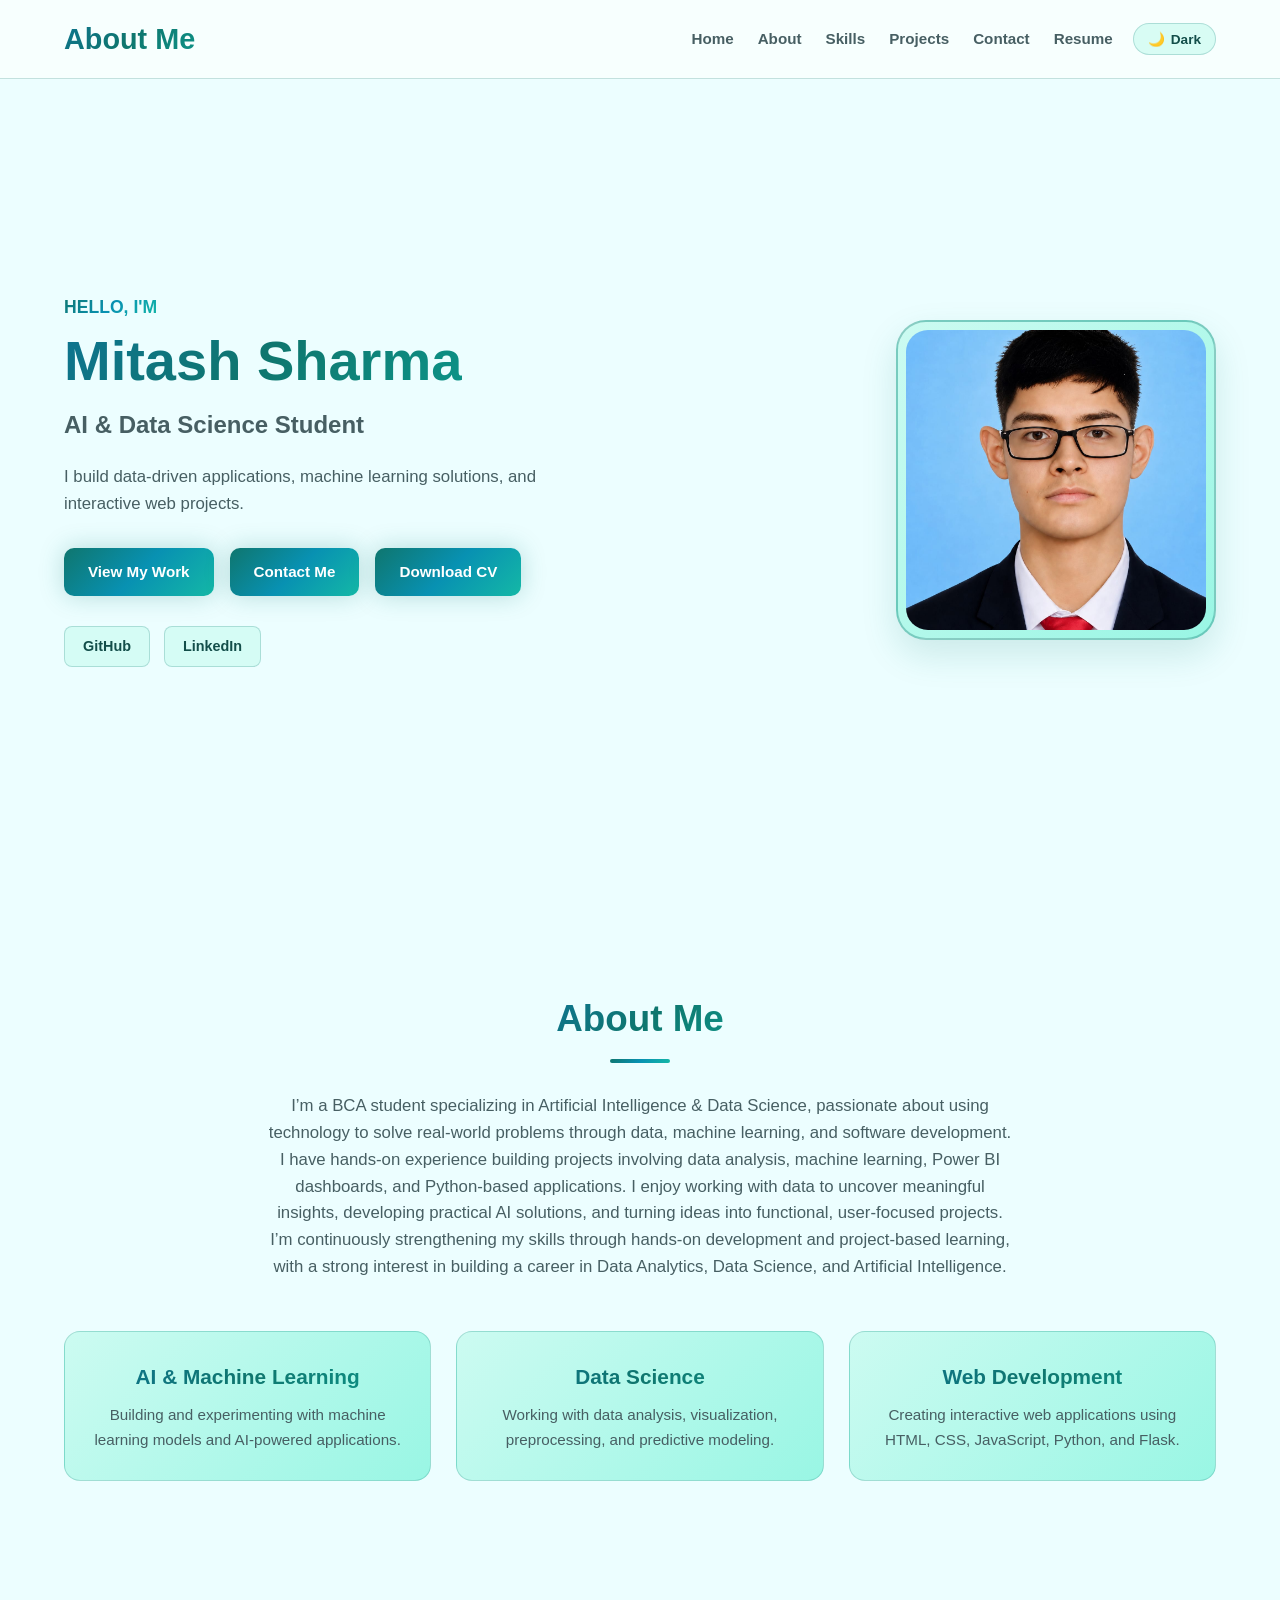
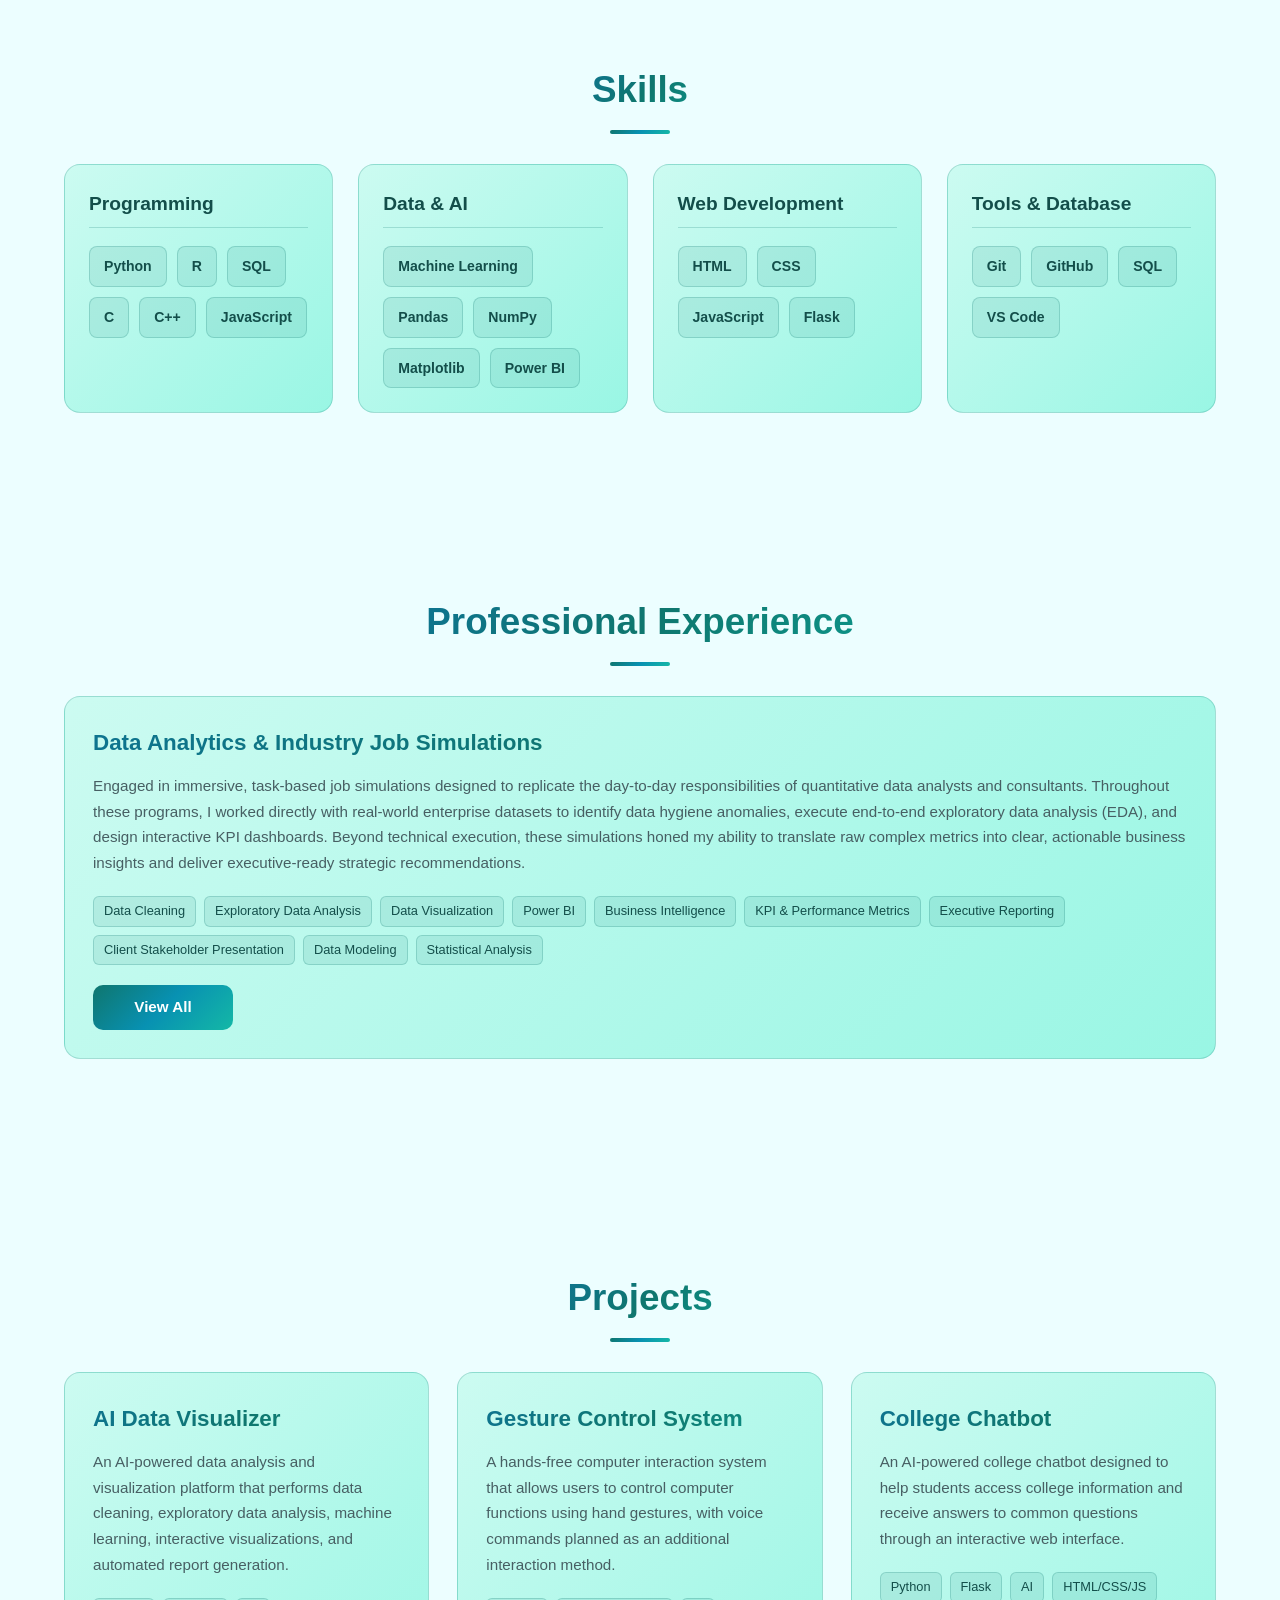
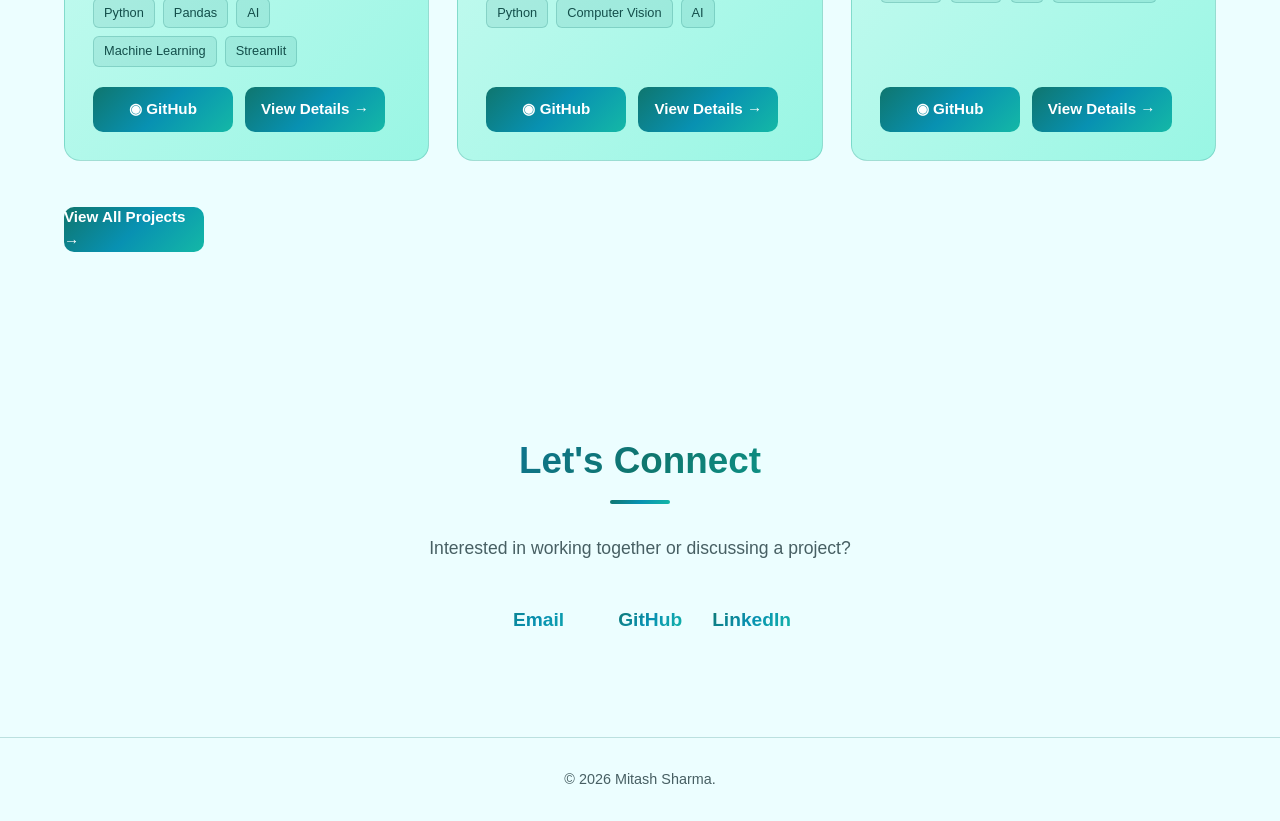
==== commit be11d23a: "tags corrected" ====
--- a/index.html
+++ b/index.html
@@ -191,6 +191,7 @@
                     <div class="project-tech">
                         <span>Python</span>
                         <span>Pandas</span>
+                        <span>AI</span>
                         <span>Machine Learning</span>
                         <span>Streamlit</span>
                     </div>
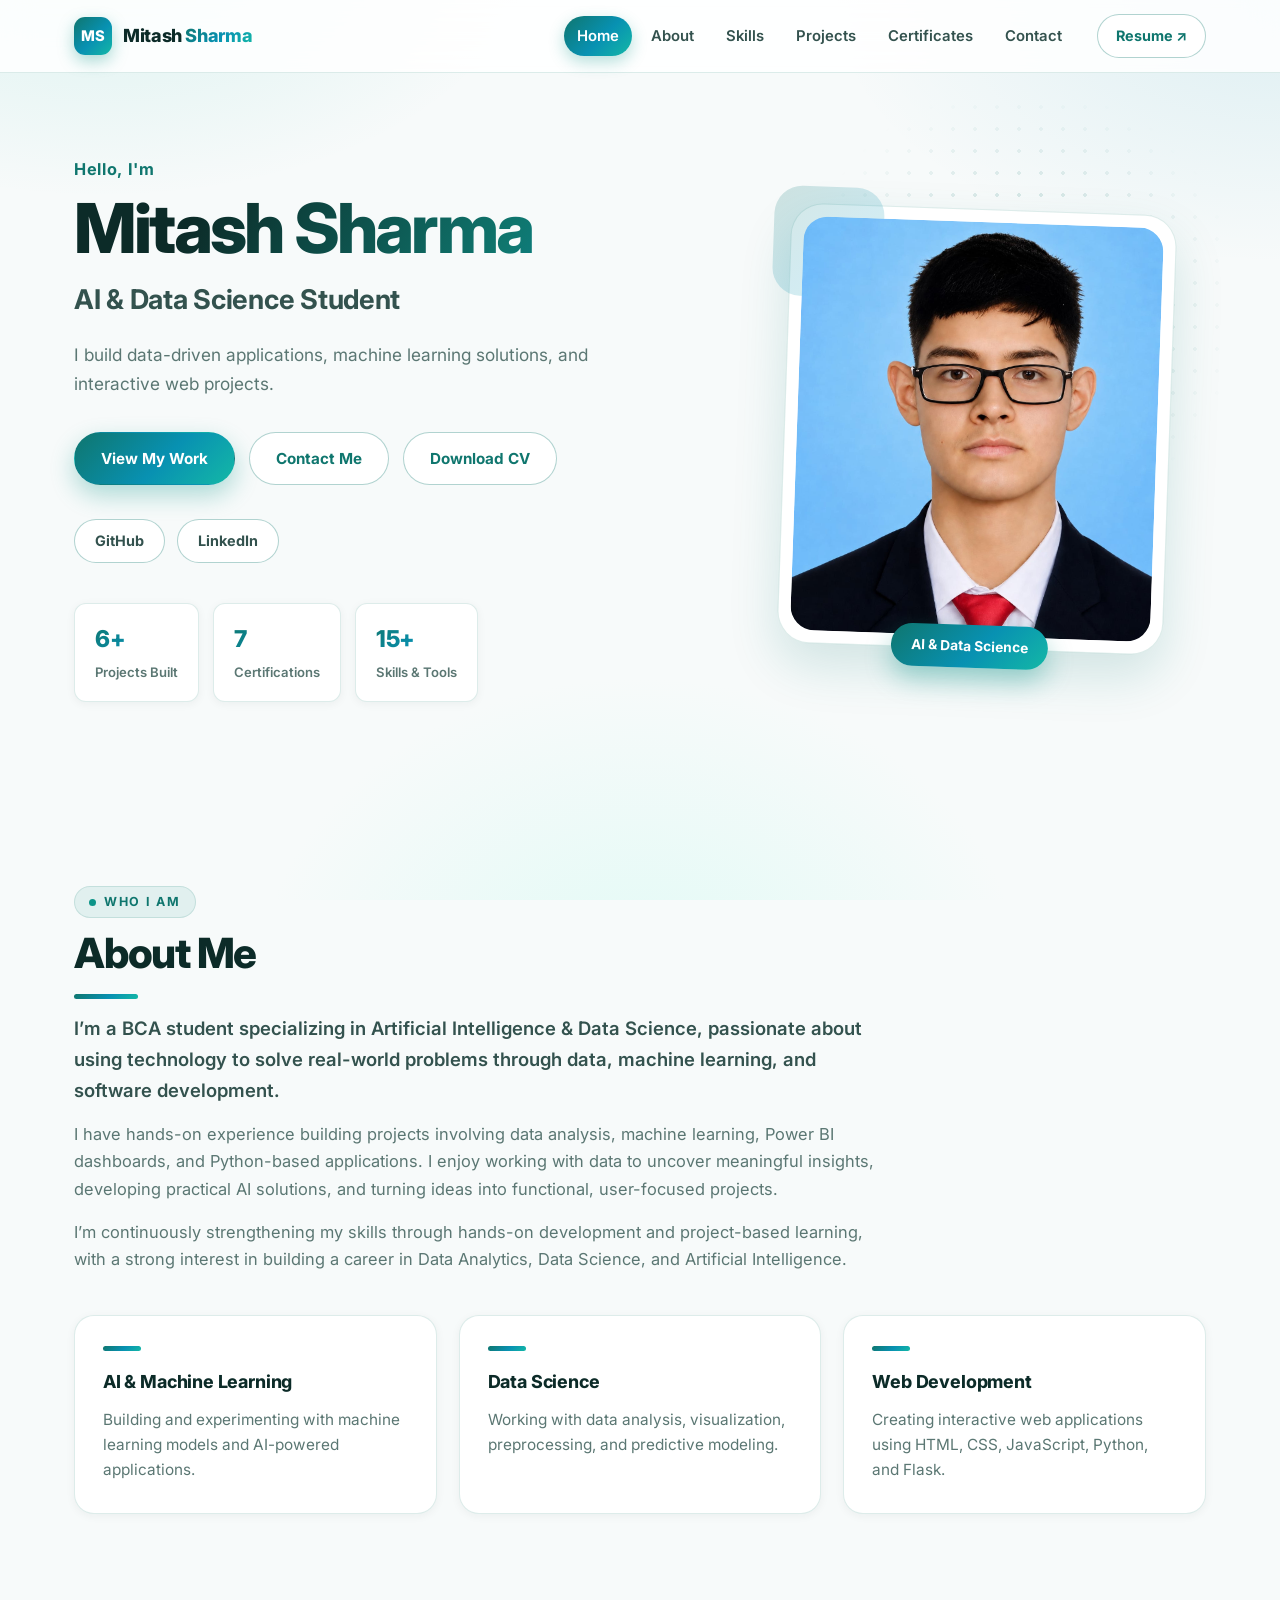
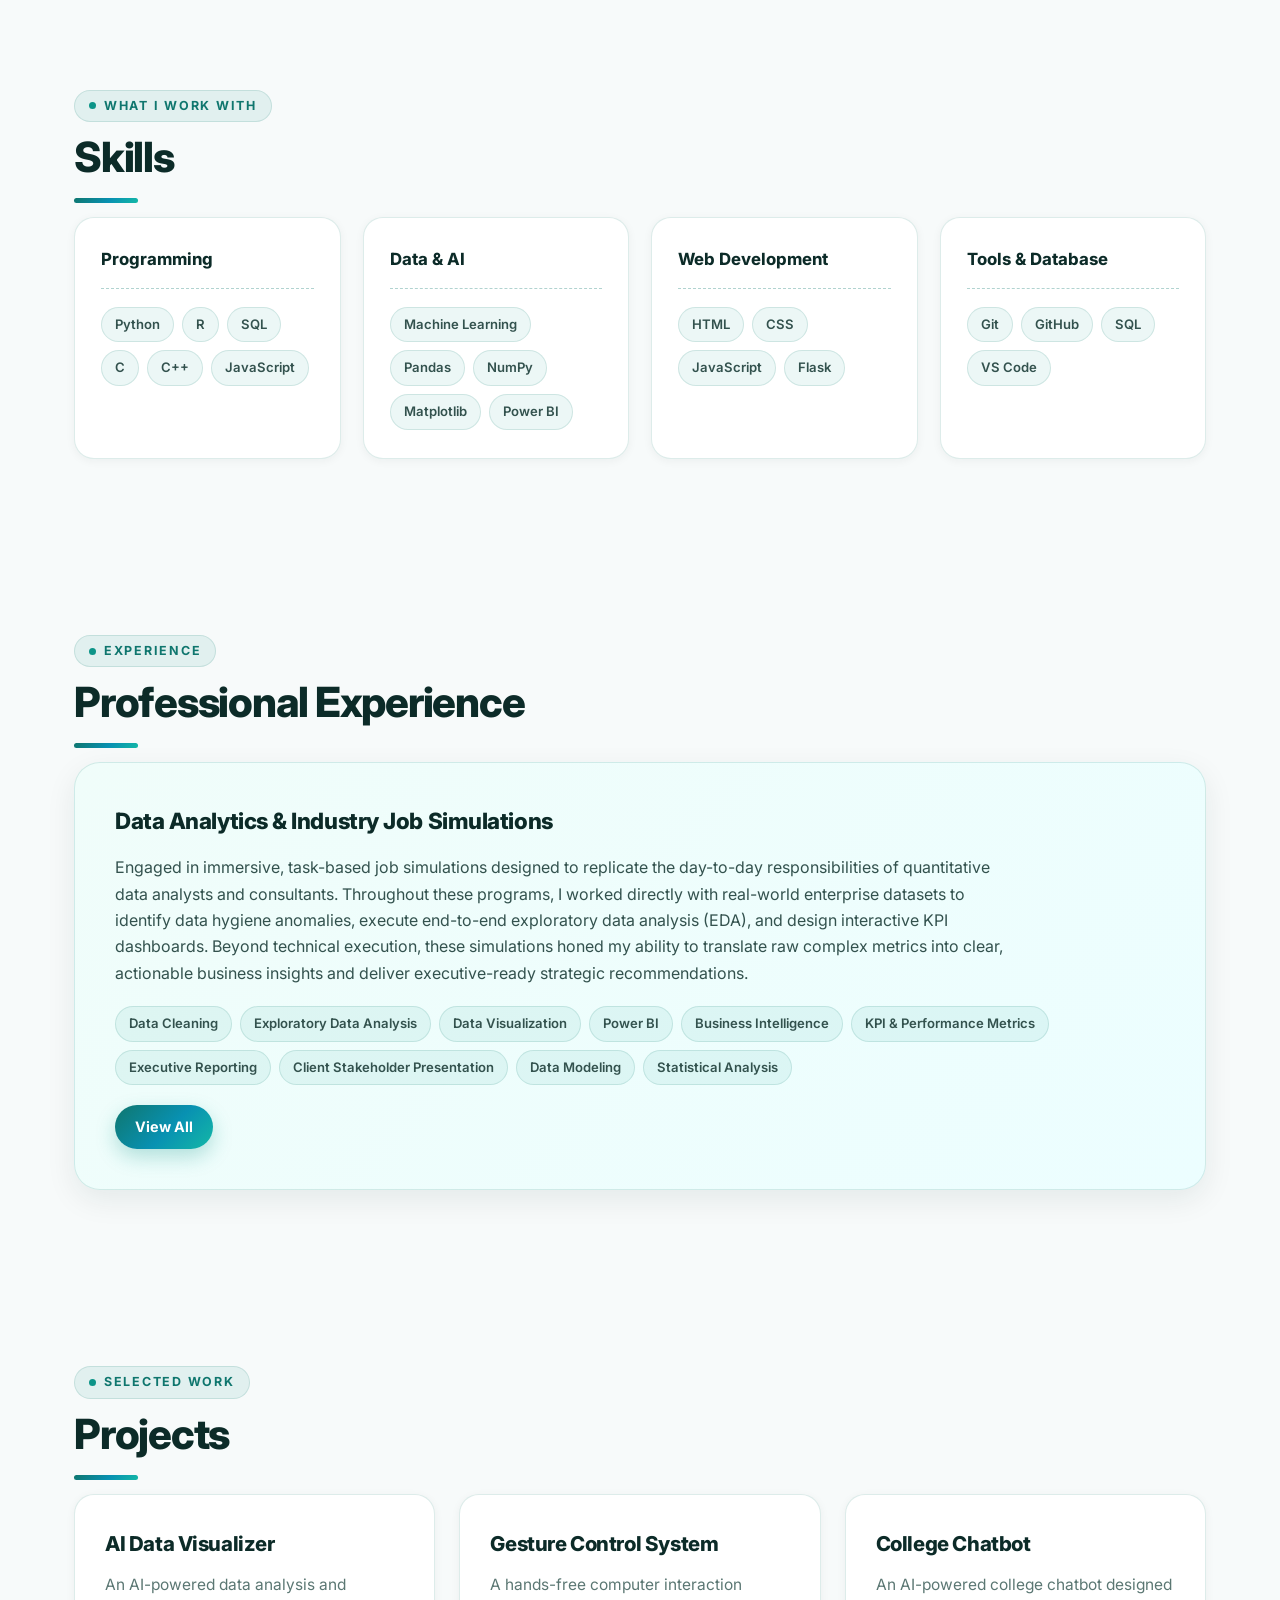
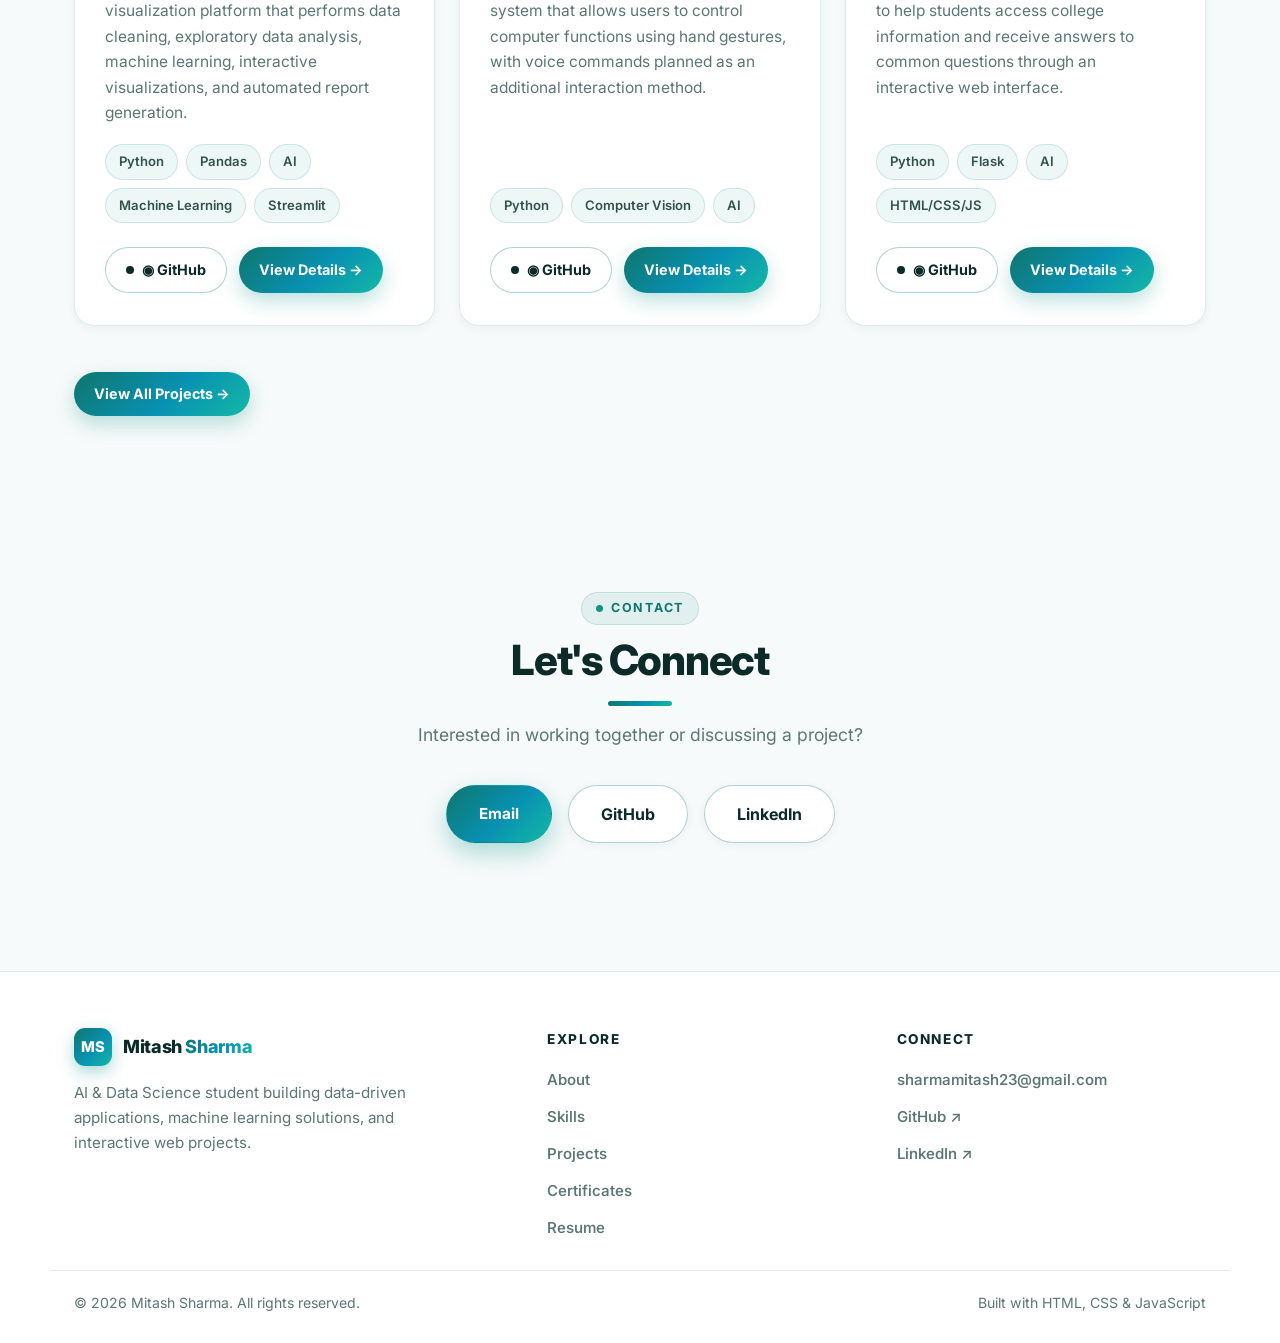
==== commit 789d88d7: "Redesign frontend: light theme only, unified design across all pages - Remove dark theme entirely (t" ====
--- a/index.html
+++ b/index.html
@@ -4,15 +4,26 @@
     <meta charset="UTF-8">
     <meta name="viewport" content="width=device-width, initial-scale=1.0">
     <title>Mitash Sharma | AI & Data Science</title>
+    <meta name="description" content="Mitash Sharma — BCA student in AI & Data Science building data-driven applications, machine learning solutions and interactive web projects.">
+    <meta name="color-scheme" content="light">
+    <meta name="theme-color" content="#ffffff">
+    <link rel="icon" href="data:image/svg+xml,%3Csvg xmlns='http://www.w3.org/2000/svg' viewBox='0 0 64 64'%3E%3Cdefs%3E%3ClinearGradient id='g' x1='0' y1='0' x2='1' y2='1'%3E%3Cstop offset='0' stop-color='%230f766e'/%3E%3Cstop offset='1' stop-color='%230891b2'/%3E%3C/linearGradient%3E%3C/defs%3E%3Crect width='64' height='64' rx='14' fill='url(%23g)'/%3E%3Ctext x='32' y='42' font-family='Arial,sans-serif' font-size='26' font-weight='700' fill='white' text-anchor='middle'%3EMS%3C/text%3E%3C/svg%3E">
+    <link rel="preconnect" href="https://fonts.googleapis.com">
+    <link rel="preconnect" href="https://fonts.gstatic.com" crossorigin>
+    <link href="https://fonts.googleapis.com/css2?family=Inter:wght@400;500;600;700;800&display=swap" rel="stylesheet">
     <link rel="stylesheet" href="style.css">
-    
 </head>
 <body>
 
-    <!-- Navigation -->
+    <div class="scroll-progress" aria-hidden="true"></div>
+
+    <!-- Header / Navigation (identical on every page) -->
     <header>
         <nav class="navbar">
-            <a href="#" class="logo"><b>About Me</b></a>
+            <a href="index.html" class="logo" aria-label="Mitash Sharma — home">
+                <span class="logo-mark" aria-hidden="true">MS</span>
+                <span class="logo-text">Mitash <em>Sharma</em></span>
+            </a>
 
             <div class="nav-right">
                 <button class="nav-toggle" aria-label="Toggle navigation" aria-expanded="false">
@@ -22,19 +33,15 @@
                 </button>
 
                 <ul class="nav-links">
-                    <li><a href="#home">Home</a></li>
-                    <li><a href="#about">About</a></li>
-                    <li><a href="#skills">Skills</a></li>
-                    <li><a href="#projects">Projects</a></li>
-                    <li><a href="#contact">Contact</a></li>
-                    <li><a href="assets/CV.pdf" target="_blank" rel="noopener">Resume</a></li>
+                    <li><a href="index.html#home" data-nav="home">Home</a></li>
+                    <li><a href="index.html#about" data-nav="about">About</a></li>
+                    <li><a href="index.html#skills" data-nav="skills">Skills</a></li>
+                    <li><a href="projects.html" data-nav="projects">Projects</a></li>
+                    <li><a href="certificates.html" data-nav="certificates">Certificates</a></li>
+                    <li><a href="index.html#contact" data-nav="contact">Contact</a></li>
                 </ul>
 
-                <!-- Theme Toggle Button -->
-                <button id="theme-toggle" class="theme-toggle-btn" aria-label="Toggle Theme">
-                    <span id="theme-icon">☀️</span>
-                    <span id="theme-text">light</span>
-                </button>
+                <a href="assets/CV.pdf" class="nav-resume" target="_blank" rel="noopener">Resume ↗</a>
             </div>
         </nav>
     </header>
@@ -52,13 +59,19 @@
 
                 <div class="hero-buttons">
                     <a href="#projects" class="btn primary-btn">View My Work</a>
-                    <a href="#contact" class="btn primary-btn">Contact Me</a>
-                    <a href="assets/CV.pdf" class="btn primary-btn" target="_blank" rel="noopener" download>Download CV</a>
+                    <a href="#contact" class="btn secondary-btn">Contact Me</a>
+                    <a href="assets/CV.pdf" class="btn secondary-btn" target="_blank" rel="noopener" download>Download CV</a>
                 </div>
 
                 <div class="social-links">
-                    <a href="https://github.com/mitashsharma" target="_blank">GitHub</a>
-                    <a href="https://www.linkedin.com/in/mitash-sharma-9ba83834b/" target="_blank">LinkedIn</a>
+                    <a href="https://github.com/mitashsharma" target="_blank" rel="noopener">GitHub</a>
+                    <a href="https://www.linkedin.com/in/mitash-sharma-9ba83834b/" target="_blank" rel="noopener">LinkedIn</a>
+                </div>
+
+                <div class="hero-stats">
+                    <div class="hero-stat"><strong>6+</strong><span>Projects Built</span></div>
+                    <div class="hero-stat"><strong>7</strong><span>Certifications</span></div>
+                    <div class="hero-stat"><strong>15+</strong><span>Skills &amp; Tools</span></div>
                 </div>
             </div>
 
@@ -66,6 +79,7 @@
             <div class="hero-card">
                 <div class="profile-frame">
                     <img src="assets/profile.jpeg" alt="Mitash Sharma" class="profile-img">
+                    <span class="profile-badge">AI &amp; Data Science</span>
                 </div>
             </div>
            
@@ -74,6 +88,7 @@
 
         <!-- About Section -->
         <section id="about" class="section">
+            <p class="eyebrow">Who I Am</p>
             <h2 class="section-title">About Me</h2>
             <div class="about-content">
                 <p class="about-intro">
@@ -105,6 +120,7 @@
 
         <!-- Skills Section -->
         <section id="skills" class="section">
+            <p class="eyebrow">What I Work With</p>
             <h2 class="section-title">Skills</h2>
             <div class="skills-container">
                 <div class="skill-category">
@@ -154,6 +170,7 @@
 
         <!-- Virtual Internships Section   -->
         <section id="virtual-internships" class="section">
+            <p class="eyebrow">Experience</p>
             <h2 class="section-title">Professional Experience</h2>
             
             <div class="internship-summary-card">
@@ -183,6 +200,7 @@
 
         <!-- Projects Section -->
         <section id="projects" class="section">
+            <p class="eyebrow">Selected Work</p>
             <h2 class="section-title">Projects</h2>
             <div class="projects-container">
                 <article class="project-card">
@@ -240,20 +258,64 @@
 
         <!-- Contact Section -->
         <section id="contact" class="section contact">
+            <p class="eyebrow">Contact</p>
             <h2 class="section-title">Let's Connect</h2>
             <p class="contact-desc">Interested in working together or discussing a project?</p>
             <div class="contact-links">
-                <a href="mailto:sharmamitash23@gmail.com" target="_blank" class="btn">Email</a>
-                <a href="https://github.com/mitashsharma" target="_blank">GitHub</a>
-                <a href="https://www.linkedin.com/in/mitash-sharma-9ba83834b/" target="_blank">LinkedIn</a>
+                <a href="mailto:sharmamitash23@gmail.com" id="emailButton" class="btn">Email</a>
+                <a href="https://github.com/mitashsharma" target="_blank" rel="noopener">GitHub</a>
+                <a href="https://www.linkedin.com/in/mitash-sharma-9ba83834b/" target="_blank" rel="noopener">LinkedIn</a>
             </div>
         </section>
     </main>
 
-    <!-- Footer -->
+
+    <!-- Footer (identical on every page) -->
     <footer>
-        <p>© 2026 Mitash Sharma.</p>
+        <div class="footer-inner">
+            <div class="footer-brand">
+                <a href="index.html" class="logo" aria-label="Mitash Sharma — home">
+                    <span class="logo-mark" aria-hidden="true">MS</span>
+                    <span class="logo-text">Mitash <em>Sharma</em></span>
+                </a>
+                <p>AI &amp; Data Science student building data-driven applications, machine learning solutions, and interactive web projects.</p>
+            </div>
+
+            <div class="footer-col">
+                <h3>Explore</h3>
+                <ul>
+                    <li><a href="index.html#about">About</a></li>
+                    <li><a href="index.html#skills">Skills</a></li>
+                    <li><a href="projects.html">Projects</a></li>
+                    <li><a href="certificates.html">Certificates</a></li>
+                    <li><a href="assets/CV.pdf" target="_blank" rel="noopener">Resume</a></li>
+                </ul>
+            </div>
+
+            <div class="footer-col">
+                <h3>Connect</h3>
+                <ul>
+                    <li><a href="mailto:sharmamitash23@gmail.com">sharmamitash23@gmail.com</a></li>
+                    <li><a href="https://github.com/mitashsharma" target="_blank" rel="noopener">GitHub ↗</a></li>
+                    <li><a href="https://www.linkedin.com/in/mitash-sharma-9ba83834b/" target="_blank" rel="noopener">LinkedIn ↗</a></li>
+                </ul>
+            </div>
+        </div>
+
+        <div class="footer-bottom">
+            <p>© <span data-year>2026</span> Mitash Sharma. All rights reserved.</p>
+            <p>Built with HTML, CSS &amp; JavaScript</p>
+        </div>
     </footer>
+
+    <!-- Back to top + image lightbox (identical on every page) -->
+    <button class="back-to-top" aria-label="Back to top">↑</button>
+
+    <div class="lightbox" role="dialog" aria-modal="true" aria-label="Image preview">
+        <button class="lightbox-close" aria-label="Close preview">×</button>
+        <img src="" alt="">
+        <p class="lightbox-caption"></p>
+    </div>
 
     <script src="script.js"></script>
 </body>
--- a/style.css
+++ b/style.css
@@ -1,1464 +1,1435 @@
-/* =========================
-   RESET & THEME VARIABLES
-========================= */
-
-/* Global reset — removes default browser spacing and 
-   ensures consistent box-sizing across all elements */
+/* ============================================================
+   Mitash Sharma — Portfolio
+   Single shared stylesheet for EVERY page (home, projects,
+   certificates and all project-detail pages).
+   Light theme only. Pure CSS — no frameworks.
+   ============================================================ */
+
+/* ------------------------- Reset ------------------------- */
 * {
     margin: 0;
     padding: 0;
     box-sizing: border-box;
 }
 
+/* ------------------- Design tokens (light) ------------------- */
 :root {
-    /* LIGHT THEME — DEFAULT */
-    --bg-dark: #ecfeff;
-    --text-main: #134e4a;
-    --text-muted: #475f63;
-
-    --card-bg: rgba(204, 251, 241, 0.72);
-
-    --card-gradient: linear-gradient(
-        135deg,
-        #ccfbf1 0%,
-        #99f6e4 100%
-    );
-
-    --border-color: rgba(15, 118, 110, 0.22);
-    --border-hover: rgba(8, 145, 178, 0.55);
-
-    --header-bg: rgba(248, 255, 254, 0.92);
-    --code-bg: #134e4a;
-    --badge-bg: rgba(15, 118, 110, 0.10);
-
-    --primary-gradient: linear-gradient(
-        135deg,
-        #0f766e 0%,
-        #0891b2 50%,
-        #14b8a6 100%
-    );
-
-    --accent-gradient: linear-gradient(
-        135deg,
-        #0f766e 0%,
-        #0891b2 50%,
-        #14b8a6 100%
-    );
-
-    --text-gradient: linear-gradient(
-        135deg,
-        #0e7490 0%,
-        #0f766e 50%,
-        #0d9488 100%
-    );
-
-    --glow-primary: 0 0 25px rgba(15, 118, 110, 0.25);
-    --glow-accent: 0 0 25px rgba(20, 184, 166, 0.28);
-}
-
-
-/* =========================
-   DARK THEME
-   Overrides root variables when "dark-theme" 
-   class is applied to <body>
-========================= */
-
-body.dark-theme {
-    --bg-dark: #071918;
-    --text-main: #e6fffb;
-    --text-muted: #9bb9b6;
-
-    --card-bg: rgba(17, 45, 43, 0.72);
-
-    --card-gradient: linear-gradient(
-        135deg,
-        rgba(20, 67, 64, 0.75) 0%,
-        rgba(10, 35, 34, 0.9) 100%
-    );
-
-    --border-color: rgba(45, 212, 191, 0.22);
-    --border-hover: rgba(45, 212, 191, 0.55);
-
-    --header-bg: rgba(7, 25, 24, 0.88);
-    --code-bg: rgba(5, 25, 24, 0.97);
-    --badge-bg: rgba(20, 184, 166, 0.14);
-
-    --primary-gradient: linear-gradient(
-        135deg,
-        #0f766e 0%,
-        #0891b2 50%,
-        #14b8a6 100%
-    );
-
-    --accent-gradient: linear-gradient(
-        135deg,
-        #14b8a6 0%,
-        #0891b2 50%,
-        #0f766e 100%
-    );
-
-    --text-gradient: linear-gradient(
-        135deg,
-        #5eead4 0%,
-        #22d3ee 50%,
-        #67e8f9 100%
-    );
-
-    --glow-primary: 0 0 25px rgba(20, 184, 166, 0.28);
-    --glow-accent: 0 0 25px rgba(34, 211, 238, 0.25);
-}
-
-
-/* =========================
-   GLOBAL
-========================= */
-
+    color-scheme: light;
+
+    --bg: #f7fafa;
+    --bg-soft: #eef6f5;
+    --surface: #ffffff;
+    --surface-tint: #f0fdfa;
+
+    --ink: #0c2b28;
+    --ink-soft: #33524e;
+    --muted: #5b7773;
+
+    --teal: #0f766e;
+    --teal-bright: #0d9488;
+    --cyan: #0891b2;
+    --mint: #ccfbf1;
+
+    --border: rgba(15, 118, 110, 0.14);
+    --border-strong: rgba(15, 118, 110, 0.32);
+
+    --gradient: linear-gradient(135deg, #0f766e 0%, #0891b2 55%, #14b8a6 100%);
+    --gradient-soft: linear-gradient(135deg, #f0fdfa 0%, #ecfeff 100%);
+
+    --shadow-sm: 0 2px 10px rgba(12, 43, 40, 0.05);
+    --shadow-md: 0 10px 30px rgba(12, 43, 40, 0.08);
+    --shadow-lg: 0 22px 50px rgba(15, 118, 110, 0.16);
+
+    --radius: 20px;
+    --radius-sm: 12px;
+    --max-width: 1180px;
+    --header-h: 72px;
+
+    --font: "Inter", "Segoe UI", Roboto, -apple-system, BlinkMacSystemFont, sans-serif;
+}
+
+/* ------------------------- Base ------------------------- */
 html {
     scroll-behavior: smooth;
 }
 
 body {
-    font-family: "Segoe UI", Roboto, -apple-system, sans-serif;
-    background-color: var(--bg-dark);
-    color: var(--text-main);
-    line-height: 1.6;
+    font-family: var(--font);
+    color: var(--ink);
+    line-height: 1.65;
     overflow-x: hidden;
-
-    /* Smooth transition when switching between light/dark theme */
-    transition:
-        background-color 0.4s ease,
-        color 0.4s ease;
-}
-
-
-/* =========================
-   NAVIGATION
-========================= */
-
+    background-color: var(--bg);
+    background-image:
+        radial-gradient(720px 420px at 8% -6%, rgba(20, 184, 166, 0.13), transparent 60%),
+        radial-gradient(820px 480px at 100% 0%, rgba(8, 145, 178, 0.11), transparent 55%),
+        radial-gradient(640px 520px at 50% 110%, rgba(204, 251, 241, 0.5), transparent 60%);
+    background-attachment: fixed;
+}
+
+img {
+    max-width: 100%;
+    display: block;
+}
+
+a {
+    color: var(--teal);
+}
+
+::selection {
+    background: var(--mint);
+    color: var(--ink);
+}
+
+:focus-visible {
+    outline: 3px solid rgba(13, 148, 136, 0.45);
+    outline-offset: 3px;
+    border-radius: 6px;
+}
+
+section[id],
+main .project-hero {
+    scroll-margin-top: calc(var(--header-h) + 24px);
+}
+
+/* Scroll progress bar (driven by script.js) */
+.scroll-progress {
+    position: fixed;
+    top: 0;
+    left: 0;
+    height: 3px;
+    width: 0;
+    background: var(--gradient);
+    z-index: 1200;
+}
+
+/* ------------------------- Header / Nav ------------------------- */
 header {
     position: fixed;
     top: 0;
+    left: 0;
     width: 100%;
     z-index: 1000;
-
-    background: var(--header-bg);
+    background: rgba(255, 255, 255, 0.85);
     backdrop-filter: blur(16px);
-
-    border-bottom: 1px solid var(--border-color);
-
-    transition: background 0.4s ease;
+    -webkit-backdrop-filter: blur(16px);
+    border-bottom: 1px solid var(--border);
+    transition: box-shadow 0.3s ease;
+}
+
+header.scrolled {
+    box-shadow: 0 8px 30px rgba(12, 43, 40, 0.10);
 }
 
 .navbar {
-    max-width: 1200px;
+    max-width: var(--max-width);
+    height: var(--header-h);
     margin: 0 auto;
-
-    padding: 16px 24px;
-
-    display: flex;
+    padding: 0 24px;
+    display: flex;
+    align-items: center;
     justify-content: space-between;
-    align-items: center;
+    gap: 20px;
 }
 
 .logo {
-    background: var(--text-gradient);
+    display: inline-flex;
+    align-items: center;
+    gap: 11px;
+    text-decoration: none;
+    color: var(--ink);
+    font-size: 1.13rem;
+    font-weight: 800;
+    letter-spacing: -0.02em;
+    white-space: nowrap;
+}
+
+.logo-mark {
+    width: 38px;
+    height: 38px;
+    flex: 0 0 38px;
+    display: grid;
+    place-items: center;
+    border-radius: 11px;
+    background: var(--gradient);
+    color: #fff;
+    font-size: 0.92rem;
+    font-weight: 800;
+    letter-spacing: 0.02em;
+    box-shadow: 0 6px 16px rgba(13, 148, 136, 0.35);
+}
+
+.logo em {
+    font-style: normal;
+    background: var(--gradient);
     -webkit-background-clip: text;
+    background-clip: text;
     -webkit-text-fill-color: transparent;
-
+}
+
+.nav-right {
+    display: flex;
+    align-items: center;
+    gap: 22px;
+}
+
+.nav-links {
+    display: flex;
+    align-items: center;
+    gap: 6px;
+    list-style: none;
+}
+
+.nav-links a {
+    position: relative;
+    display: inline-block;
+    padding: 8px 13px;
+    border-radius: 999px;
+    color: var(--ink-soft);
     text-decoration: none;
-
-    font-size: 1.8rem;
+    font-size: 0.93rem;
+    font-weight: 600;
+    transition: color 0.25s ease, background-color 0.25s ease;
+}
+
+.nav-links a:hover {
+    color: var(--teal);
+    background: rgba(13, 148, 136, 0.08);
+}
+
+.nav-links a.active {
+    color: #fff;
+    background: var(--gradient);
+    box-shadow: 0 6px 16px rgba(13, 148, 136, 0.30);
+}
+
+.nav-resume {
+    display: inline-flex;
+    align-items: center;
+    gap: 7px;
+    padding: 9px 18px;
+    border-radius: 999px;
+    border: 1.5px solid var(--border-strong);
+    background: var(--surface);
+    color: var(--teal);
+    text-decoration: none;
+    font-size: 0.9rem;
+    font-weight: 700;
+    transition: all 0.25s ease;
+}
+
+.nav-resume:hover {
+    background: var(--gradient);
+    border-color: transparent;
+    color: #fff;
+    transform: translateY(-1px);
+    box-shadow: var(--shadow-lg);
+}
+
+/* Hamburger (mobile only) */
+.nav-toggle {
+    display: none;
+    width: 42px;
+    height: 42px;
+    border: 1px solid var(--border);
+    border-radius: 11px;
+    background: var(--surface);
+    cursor: pointer;
+    flex-direction: column;
+    align-items: center;
+    justify-content: center;
+    gap: 5px;
+}
+
+.nav-toggle span {
+    width: 19px;
+    height: 2px;
+    border-radius: 2px;
+    background: var(--ink);
+    transition: transform 0.3s ease, opacity 0.3s ease;
+}
+
+.nav-toggle.active span:nth-child(1) { transform: translateY(7px) rotate(45deg); }
+.nav-toggle.active span:nth-child(2) { opacity: 0; }
+.nav-toggle.active span:nth-child(3) { transform: translateY(-7px) rotate(-45deg); }
+
+/* ------------------------- Layout ------------------------- */
+main {
+    padding-top: var(--header-h);
+}
+
+.section {
+    max-width: var(--max-width);
+    margin: 0 auto;
+    padding: 88px 24px;
+}
+
+.eyebrow {
+    display: inline-flex;
+    align-items: center;
+    gap: 8px;
+    margin-bottom: 12px;
+    padding: 5px 14px;
+    border-radius: 999px;
+    background: rgba(13, 148, 136, 0.09);
+    border: 1px solid var(--border);
+    color: var(--teal);
+    font-size: 0.78rem;
+    font-weight: 700;
+    letter-spacing: 0.14em;
+    text-transform: uppercase;
+}
+
+.eyebrow::before {
+    content: "";
+    width: 7px;
+    height: 7px;
+    border-radius: 50%;
+    background: var(--teal-bright);
+}
+
+.section-title {
+    font-size: clamp(1.9rem, 4vw, 2.6rem);
     font-weight: 800;
-}
-
-.nav-right {
-    display: flex;
-    align-items: center;
-    gap: 20px;
-}
-
-.nav-links {
-    display: flex;
-    list-style: none;
-    gap: 24px;
-    align-items: center;
-}
-
-.nav-links a {
-    color: var(--text-muted);
-    text-decoration: none;
-
-    font-size: 0.95rem;
-    font-weight: 600;
-
-    transition:
-        color 0.3s ease,
-        transform 0.3s ease;
-}
-
-.nav-links a:hover {
-    color: #0d9488;
-    transform: translateY(-1px);
-}
-
-
-/* =========================
-   THEME TOGGLE
-========================= */
-
-.theme-toggle-btn {
-    background: var(--card-bg);
-
-    border: 1px solid var(--border-color);
-
-    color: var(--text-main);
-
-    padding: 7px 14px;
-
-    border-radius: 20px;
-
-    cursor: pointer;
-
-    font-size: 0.85rem;
-    font-weight: 600;
-
-    display: flex;
-    align-items: center;
-    gap: 6px;
-
-    transition:
-        background-color 0.3s ease,
-        border-color 0.3s ease,
-        transform 0.2s ease;
-}
-
-.theme-toggle-btn:hover {
-    border-color: var(--border-hover);
-    transform: scale(1.05);
-}
-
-
-/* =========================
-   MOBILE NAVIGATION
-========================= */
-
-.nav-toggle {
-    display: none; /* Hidden by default, shown only on small screens */
-
-    background: transparent;
-    border: none;
-
-    cursor: pointer;
-
-    flex-direction: column;
-    gap: 5px;
-}
-
-.nav-toggle span {
-    width: 25px;
-    height: 3px;
-
-    background-color: var(--text-main);
-
-    border-radius: 2px;
-}
-
-
-/* =========================
-   HERO SECTION
-========================= */
-
-.hero {
-    min-height: 100vh;
-
-    max-width: 1200px;
-    margin: 0 auto;
-
-    display: flex;
-    align-items: center;
-    justify-content: space-between;
-
-    gap: 40px;
-
-    padding: 120px 24px 60px;
-}
-
-.hero-content {
-    flex: 1;
-
-    display: flex;
-    flex-direction: column;
-
-    align-items: flex-start;
-    text-align: left;
-}
-
-.intro {
-    background: var(--primary-gradient);
-
-    -webkit-background-clip: text;
-    -webkit-text-fill-color: transparent;
-
-    font-size: 1.1rem;
-    font-weight: 700;
-
-    margin-bottom: 8px;
-
-    text-transform: uppercase;
-}
-
-.hero h1 {
-    font-size: 3.5rem;
-
-    font-weight: 900;
-
+    letter-spacing: -0.03em;
     line-height: 1.15;
-
-    margin-bottom: 12px;
-
-    background: var(--text-gradient);
-
-    -webkit-background-clip: text;
-    -webkit-text-fill-color: transparent;
-}
-
-.hero h2 {
-    color: var(--text-muted);
-
-    font-size: 1.5rem;
-    font-weight: 600;
-
-    margin-bottom: 20px;
-}
-
-.hero-description {
-    color: var(--text-muted);
-
-    font-size: 1.05rem;
-
-    margin-bottom: 30px;
-
-    max-width: 540px;
-}
-
-
-/* =========================
-   HERO BUTTONS
-========================= */
-
-.hero-buttons {
-    display: flex;
-
-    gap: 16px;
-
-    margin-bottom: 30px;
-
-    flex-wrap: wrap;
-}
-
+    margin-bottom: 14px;
+}
+
+.section-title::after {
+    content: "";
+    display: block;
+    width: 64px;
+    height: 5px;
+    margin-top: 16px;
+    border-radius: 999px;
+    background: var(--gradient);
+}
+
+.section-heading {
+    text-align: center;
+    max-width: 720px;
+    margin: 0 auto 52px;
+}
+
+.section-heading h1 {
+    font-size: clamp(2.1rem, 5vw, 3rem);
+    font-weight: 800;
+    letter-spacing: -0.03em;
+    line-height: 1.12;
+}
+
+.section-heading p {
+    margin-top: 14px;
+    color: var(--muted);
+    font-size: 1.06rem;
+}
+
+.section-heading .section-title::after {
+    margin-left: auto;
+    margin-right: auto;
+}
+
+/* ------------------------- Buttons ------------------------- */
 .btn {
     display: inline-flex;
-
     align-items: center;
     justify-content: center;
-
-    padding: 12px 24px;
-
-    border-radius: 10px;
-
+    gap: 8px;
+    padding: 13px 26px;
+    border-radius: 999px;
+    border: 1.5px solid transparent;
+    font-size: 0.95rem;
+    font-weight: 700;
     text-decoration: none;
-
+    cursor: pointer;
+    transition: transform 0.25s ease, box-shadow 0.25s ease, background-color 0.25s ease, color 0.25s ease, border-color 0.25s ease;
+}
+
+.primary-btn {
+    background: var(--gradient);
+    color: #fff;
+    box-shadow: 0 10px 24px rgba(13, 148, 136, 0.32);
+}
+
+.primary-btn:hover {
+    transform: translateY(-2px);
+    box-shadow: 0 16px 34px rgba(13, 148, 136, 0.40);
+}
+
+.secondary-btn {
+    background: var(--surface);
+    border-color: var(--border-strong);
+    color: var(--teal);
+}
+
+.secondary-btn:hover {
+    background: var(--surface-tint);
+    transform: translateY(-2px);
+    box-shadow: var(--shadow-md);
+}
+
+.project-buttons {
+    display: flex;
+    flex-wrap: wrap;
+    gap: 12px;
+    margin-top: 22px;
+}
+
+.project-btn {
+    display: inline-flex;
+    align-items: center;
+    gap: 8px;
+    padding: 10px 20px;
+    border-radius: 999px;
+    border: 1.5px solid var(--border-strong);
+    background: var(--surface);
+    color: var(--ink);
+    font-size: 0.9rem;
     font-weight: 700;
+    text-decoration: none;
+    transition: all 0.25s ease;
+}
+
+.project-btn.github::before {
+    content: "";
+    width: 8px;
+    height: 8px;
+    border-radius: 50%;
+    background: var(--ink);
+    transition: background-color 0.25s ease;
+}
+
+.project-btn:hover {
+    background: var(--ink);
+    border-color: var(--ink);
+    color: #fff;
+    transform: translateY(-2px);
+    box-shadow: var(--shadow-md);
+}
+
+.project-btn.github:hover::before { background: #5eead4; }
+
+.project-btn.demo:hover {
+    background: var(--gradient);
+    border-color: transparent;
+}
+
+.view-details-btn {
+    display: inline-flex;
+    align-items: center;
+    gap: 8px;
+    padding: 10px 20px;
+    border-radius: 999px;
+    background: var(--gradient);
+    color: #fff;
+    font-size: 0.9rem;
+    font-weight: 700;
+    text-decoration: none;
+    box-shadow: 0 8px 20px rgba(13, 148, 136, 0.28);
+    transition: transform 0.25s ease, box-shadow 0.25s ease;
+}
+
+.view-details-btn:hover {
+    transform: translateY(-2px);
+    box-shadow: 0 14px 28px rgba(13, 148, 136, 0.38);
+}
+
+.back-button {
+    display: flex;
+    justify-content: center;
+    margin-top: 56px;
+}
+
+/* ------------------------- Tags / chips ------------------------- */
+.project-tech,
+.project-tags {
+    display: flex;
+    flex-wrap: wrap;
+    gap: 8px;
+    margin-top: 18px;
+}
+
+.project-tech span,
+.project-tags span,
+.skill-list span {
+    padding: 6px 13px;
+    border-radius: 999px;
+    background: rgba(13, 148, 136, 0.08);
+    border: 1px solid var(--border);
+    color: var(--ink-soft);
+    font-size: 0.82rem;
+    font-weight: 600;
+    transition: all 0.22s ease;
+}
+
+.project-tech span:hover,
+.project-tags span:hover,
+.skill-list span:hover {
+    background: var(--gradient);
+    border-color: transparent;
+    color: #fff;
+    transform: translateY(-2px);
+}
+
+/* ------------------------- Hero (home) ------------------------- */
+.hero {
+    position: relative;
+    max-width: var(--max-width);
+    margin: 0 auto;
+    padding: 84px 24px 96px;
+    display: grid;
+    grid-template-columns: 1.15fr 0.85fr;
+    align-items: center;
+    gap: 56px;
+}
+
+.hero::before {
+    content: "";
+    position: absolute;
+    inset: 24px 0 auto auto;
+    width: 420px;
+    height: 420px;
+    background-image: radial-gradient(rgba(15, 118, 110, 0.16) 1.6px, transparent 1.6px);
+    background-size: 22px 22px;
+    -webkit-mask-image: radial-gradient(circle, #000 30%, transparent 75%);
+    mask-image: radial-gradient(circle, #000 30%, transparent 75%);
+    pointer-events: none;
+}
+
+.hero .intro {
+    color: var(--teal);
+    font-size: 1.02rem;
+    font-weight: 700;
+    letter-spacing: 0.04em;
+    margin-bottom: 10px;
+}
+
+.hero h1 {
+    font-size: clamp(2.7rem, 6.5vw, 4.3rem);
+    font-weight: 800;
+    letter-spacing: -0.04em;
+    line-height: 1.04;
+    background: linear-gradient(120deg, var(--ink) 20%, var(--teal) 70%, var(--cyan) 100%);
+    -webkit-background-clip: text;
+    background-clip: text;
+    -webkit-text-fill-color: transparent;
+}
+
+.hero h2 {
+    margin-top: 14px;
+    font-size: clamp(1.25rem, 2.6vw, 1.7rem);
+    font-weight: 700;
+    color: var(--ink-soft);
+    letter-spacing: -0.01em;
+}
+
+.hero-description {
+    margin-top: 18px;
+    max-width: 540px;
+    color: var(--muted);
+    font-size: 1.08rem;
+}
+
+.hero-buttons {
+    display: flex;
+    flex-wrap: wrap;
+    gap: 14px;
+    margin-top: 34px;
+}
+
+.social-links {
+    display: flex;
+    align-items: center;
+    gap: 12px;
+    margin-top: 34px;
+}
+
+.social-links a {
+    padding: 9px 20px;
+    border-radius: 999px;
+    border: 1.5px solid var(--border-strong);
+    background: var(--surface);
+    color: var(--ink-soft);
+    font-size: 0.9rem;
+    font-weight: 700;
+    text-decoration: none;
+    transition: all 0.25s ease;
+}
+
+.social-links a:hover {
+    background: var(--gradient);
+    border-color: transparent;
+    color: #fff;
+    transform: translateY(-2px);
+    box-shadow: var(--shadow-md);
+}
+
+.hero-stats {
+    display: flex;
+    flex-wrap: wrap;
+    gap: 14px;
+    margin-top: 40px;
+}
+
+.hero-stat {
+    min-width: 118px;
+    padding: 16px 20px;
+    border-radius: var(--radius-sm);
+    background: var(--surface);
+    border: 1px solid var(--border);
+    box-shadow: var(--shadow-sm);
+}
+
+.hero-stat strong {
+    display: block;
+    font-size: 1.45rem;
+    font-weight: 800;
+    letter-spacing: -0.02em;
+    background: var(--gradient);
+    -webkit-background-clip: text;
+    background-clip: text;
+    -webkit-text-fill-color: transparent;
+}
+
+.hero-stat span {
+    font-size: 0.82rem;
+    font-weight: 600;
+    color: var(--muted);
+}
+
+.hero-card {
+    position: relative;
+    z-index: 1;
+    display: flex;
+    justify-content: center;
+}
+
+.profile-frame {
+    position: relative;
+    padding: 12px;
+    border-radius: 32px;
+    background: var(--surface);
+    border: 1px solid var(--border);
+    box-shadow: var(--shadow-lg);
+    transform: rotate(2deg);
+    transition: transform 0.4s ease;
+}
+
+.profile-frame:hover { transform: rotate(0deg) scale(1.015); }
+
+.profile-frame::before {
+    content: "";
+    position: absolute;
+    inset: -18px auto auto -18px;
+    width: 110px;
+    height: 110px;
+    border-radius: 28px;
+    background: var(--gradient);
+    opacity: 0.18;
+    z-index: -1;
+}
+
+.profile-img {
+    width: min(360px, 78vw);
+    aspect-ratio: 4 / 4.6;
+    object-fit: cover;
+    border-radius: 24px;
+}
+
+.profile-badge {
+    position: absolute;
+    left: 50%;
+    bottom: -20px;
+    transform: translateX(-50%);
+    white-space: nowrap;
+    padding: 10px 20px;
+    border-radius: 999px;
+    background: var(--gradient);
+    color: #fff;
+    font-size: 0.86rem;
+    font-weight: 700;
+    box-shadow: 0 12px 26px rgba(13, 148, 136, 0.38);
+}
+
+/* ------------------------- About ------------------------- */
+.about-content {
+    max-width: 820px;
+}
+
+.about-content p {
+    color: var(--muted);
+    font-size: 1.03rem;
+    margin-bottom: 16px;
+}
+
+.about-content .about-intro {
+    color: var(--ink-soft);
+    font-size: 1.16rem;
+    font-weight: 600;
+}
+
+.about-highlights {
+    display: grid;
+    grid-template-columns: repeat(auto-fit, minmax(260px, 1fr));
+    gap: 22px;
+    margin-top: 42px;
+}
+
+.about-card {
+    padding: 30px 28px;
+    border-radius: var(--radius);
+    background: var(--surface);
+    border: 1px solid var(--border);
+    box-shadow: var(--shadow-sm);
+    transition: transform 0.3s ease, box-shadow 0.3s ease, border-color 0.3s ease;
+}
+
+.about-card:hover {
+    transform: translateY(-6px);
+    border-color: var(--border-strong);
+    box-shadow: var(--shadow-lg);
+}
+
+.about-card h3 {
+    font-size: 1.12rem;
+    font-weight: 750;
+    letter-spacing: -0.01em;
+    margin-bottom: 10px;
+}
+
+.about-card h3::before {
+    content: "";
+    display: block;
+    width: 38px;
+    height: 5px;
+    border-radius: 999px;
+    background: var(--gradient);
+    margin-bottom: 16px;
+}
+
+.about-card p {
+    color: var(--muted);
+    font-size: 0.96rem;
+}
+
+/* ------------------------- Skills ------------------------- */
+.skills-container {
+    display: grid;
+    grid-template-columns: repeat(auto-fit, minmax(248px, 1fr));
+    gap: 22px;
+}
+
+.skill-category {
+    padding: 28px 26px;
+    border-radius: var(--radius);
+    background: var(--surface);
+    border: 1px solid var(--border);
+    box-shadow: var(--shadow-sm);
+    transition: transform 0.3s ease, box-shadow 0.3s ease, border-color 0.3s ease;
+}
+
+.skill-category:hover {
+    transform: translateY(-6px);
+    border-color: var(--border-strong);
+    box-shadow: var(--shadow-lg);
+}
+
+.skill-category h3 {
+    font-size: 1.05rem;
+    font-weight: 750;
+    margin-bottom: 18px;
+    padding-bottom: 14px;
+    border-bottom: 1px dashed var(--border-strong);
+}
+
+.skill-list {
+    display: flex;
+    flex-wrap: wrap;
+    gap: 8px;
+}
+
+/* ------------------- Experience summary card ------------------- */
+.internship-summary-card {
+    padding: 40px;
+    border-radius: 26px;
+    background: var(--gradient-soft);
+    border: 1px solid var(--border);
+    box-shadow: var(--shadow-md);
+}
+
+.internship-summary-card h3 {
+    font-size: 1.4rem;
+    font-weight: 800;
+    letter-spacing: -0.02em;
+    margin-bottom: 14px;
+}
+
+.internship-summary-card p {
+    color: var(--ink-soft);
+    max-width: 900px;
+}
+
+/* ------------------------- Project cards ------------------------- */
+.projects-container,
+.projects-grid {
+    display: grid;
+    grid-template-columns: repeat(auto-fill, minmax(320px, 1fr));
+    gap: 24px;
+}
+
+.project-card {
+    position: relative;
+    display: flex;
+    flex-direction: column;
+    padding: 32px 30px;
+    border-radius: var(--radius);
+    background: var(--surface);
+    border: 1px solid var(--border);
+    box-shadow: var(--shadow-sm);
+    overflow: hidden;
+    transition: transform 0.3s ease, box-shadow 0.3s ease, border-color 0.3s ease;
+}
+
+.project-card::before {
+    content: "";
+    position: absolute;
+    top: 0;
+    left: 0;
+    right: 0;
+    height: 5px;
+    background: var(--gradient);
+    transform: scaleX(0);
+    transform-origin: left;
+    transition: transform 0.35s ease;
+}
+
+.project-card:hover {
+    transform: translateY(-8px);
+    border-color: var(--border-strong);
+    box-shadow: var(--shadow-lg);
+}
+
+.project-card:hover::before { transform: scaleX(1); }
+
+.project-number {
+    position: absolute;
+    top: 18px;
+    right: 24px;
+    font-size: 2.4rem;
+    font-weight: 800;
+    letter-spacing: -0.03em;
+    color: rgba(15, 118, 110, 0.10);
+    line-height: 1;
+}
+
+.project-card h2,
+.project-card h3 {
+    font-size: 1.28rem;
+    font-weight: 780;
+    letter-spacing: -0.02em;
+    margin-bottom: 12px;
+    padding-right: 52px;
+}
+
+.project-card p {
+    color: var(--muted);
+    font-size: 0.97rem;
+    flex: 1;
+}
+
+.project-card .project-buttons { margin-top: auto; padding-top: 24px; }
+
+/* ------------------- Projects & certificates pages ------------------- */
+.projects-page {
+    max-width: var(--max-width);
+    margin: 0 auto;
+    padding: 64px 24px 96px;
+}
+
+.certificates-grid {
+    display: grid;
+    grid-template-columns: repeat(auto-fill, minmax(330px, 1fr));
+    gap: 24px;
+}
+
+.cert-card {
+    display: flex;
+    flex-direction: column;
+    justify-content: space-between;
+    gap: 8px;
+    padding: 28px;
+    border-radius: var(--radius);
+    background: var(--surface);
+    border: 1px solid var(--border);
+    box-shadow: var(--shadow-sm);
+    transition: transform 0.3s ease, box-shadow 0.3s ease, border-color 0.3s ease;
+}
+
+.cert-card:hover {
+    transform: translateY(-8px);
+    border-color: var(--border-strong);
+    box-shadow: var(--shadow-lg);
+}
+
+.cert-issuer {
+    font-size: 0.78rem;
+    font-weight: 750;
+    letter-spacing: 0.12em;
+    text-transform: uppercase;
+    color: var(--teal);
+    margin-bottom: 8px;
+}
+
+.cert-card h3 {
+    font-size: 1.14rem;
+    font-weight: 760;
+    letter-spacing: -0.015em;
+    line-height: 1.35;
+    margin-bottom: 16px;
+}
+
+.cert-image-preview {
+    border-radius: var(--radius-sm);
+    overflow: hidden;
+    border: 1px solid var(--border);
+    background: var(--surface-tint);
+    margin-bottom: 16px;
+    cursor: zoom-in;
+}
+
+.cert-image-preview img {
+    width: 100%;
+    aspect-ratio: 4 / 3;
+    object-fit: cover;
+    object-position: top;
+    transition: transform 0.45s ease;
+}
+
+.cert-card:hover .cert-image-preview img { transform: scale(1.05); }
+
+.cert-card p {
+    color: var(--muted);
     font-size: 0.95rem;
-
-    transition: all 0.3s ease;
-}
-
-.primary-btn {
-    background: var(--primary-gradient);
-
-    color: #ffffff;
-
-    box-shadow: var(--glow-primary);
-}
-
-.primary-btn:hover {
-    transform: translateY(-3px);
-
-    box-shadow: var(--glow-primary);
-}
-
-.secondary-btn {
-    background: transparent;
-
-    color: var(--text-main);
-
-    border: 1px solid var(--border-color);
-}
-
-.secondary-btn:hover {
-    border-color: var(--border-hover);
-
-    transform: translateY(-3px);
-}
-
-
-/* =========================
-   SOCIAL LINKS
-========================= */
-
-.social-links {
-    display: flex;
-    gap: 14px;
-}
-
-.social-links a {
-    padding: 8px 18px;
-
-    border-radius: 8px;
-
-    background: var(--card-bg);
-
-    border: 1px solid var(--border-color);
-
-    color: var(--text-main);
-
-    text-decoration: none;
-
+}
+
+/* ------------------- Project detail pages ------------------- */
+.project-details {
+    max-width: 920px;
+    margin: 0 auto;
+    padding: 48px 24px 96px;
+}
+
+.breadcrumb {
+    display: flex;
+    flex-wrap: wrap;
+    align-items: center;
+    gap: 8px;
+    margin-bottom: 26px;
     font-size: 0.9rem;
     font-weight: 600;
-
-    transition: all 0.3s ease;
-}
-
-.social-links a:hover {
-    border-color: var(--border-hover);
-
-    transform: translateY(-2px);
-}
-
-
-/* =========================
-   HERO CODE CARD
-========================= */
-
-.hero-card {
-    flex: 1;
-
-    display: flex;
-
-    justify-content: flex-end;
-}
-
-.code-window {
+    color: var(--muted);
+}
+
+.breadcrumb a {
+    color: var(--teal);
+    text-decoration: none;
+}
+
+.breadcrumb a:hover { text-decoration: underline; }
+
+.project-hero {
+    text-align: center;
+    padding: 52px 40px;
+    border-radius: 26px;
+    background: var(--gradient-soft);
+    border: 1px solid var(--border);
+    box-shadow: var(--shadow-md);
+    margin-bottom: 36px;
+}
+
+.project-hero h1 {
+    font-size: clamp(2rem, 5vw, 3rem);
+    font-weight: 800;
+    letter-spacing: -0.03em;
+    line-height: 1.12;
+    background: linear-gradient(120deg, var(--ink) 15%, var(--teal) 70%, var(--cyan) 100%);
+    -webkit-background-clip: text;
+    background-clip: text;
+    -webkit-text-fill-color: transparent;
+}
+
+.project-intro {
+    margin: 16px auto 0;
+    max-width: 640px;
+    color: var(--ink-soft);
+    font-size: 1.08rem;
+}
+
+.project-section {
+    padding: 36px 38px;
+    border-radius: var(--radius);
+    background: var(--surface);
+    border: 1px solid var(--border);
+    box-shadow: var(--shadow-sm);
+    margin-bottom: 24px;
+    transition: box-shadow 0.3s ease, border-color 0.3s ease;
+}
+
+.project-section:hover {
+    border-color: var(--border-strong);
+    box-shadow: var(--shadow-md);
+}
+
+.project-section h2 {
+    font-size: 1.42rem;
+    font-weight: 780;
+    letter-spacing: -0.02em;
+    margin-bottom: 16px;
+    display: flex;
+    align-items: center;
+    gap: 12px;
+}
+
+.project-section h2::before {
+    content: "";
+    width: 6px;
+    height: 24px;
+    border-radius: 999px;
+    background: var(--gradient);
+    flex: 0 0 6px;
+}
+
+.project-section p {
+    color: var(--muted);
+    margin-bottom: 14px;
+}
+
+.project-section p:last-child { margin-bottom: 0; }
+
+.project-list {
+    list-style: none;
+    display: grid;
+    grid-template-columns: repeat(auto-fit, minmax(240px, 1fr));
+    gap: 10px 22px;
+}
+
+.project-list li {
+    position: relative;
+    padding-left: 28px;
+    color: var(--ink-soft);
+    font-weight: 550;
+}
+
+.project-list li::before {
+    content: "✓";
+    position: absolute;
+    left: 0;
+    top: 1px;
+    width: 19px;
+    height: 19px;
+    display: grid;
+    place-items: center;
+    border-radius: 50%;
+    background: rgba(13, 148, 136, 0.12);
+    color: var(--teal);
+    font-size: 0.7rem;
+    font-weight: 800;
+}
+
+/* Workflow pill chain */
+.workflow {
+    display: flex;
+    flex-wrap: wrap;
+    align-items: center;
+    gap: 10px;
+}
+
+.workflow div {
+    padding: 10px 18px;
+    border-radius: 999px;
+    background: var(--gradient-soft);
+    border: 1.5px solid var(--border-strong);
+    color: var(--ink);
+    font-size: 0.9rem;
+    font-weight: 700;
+}
+
+.workflow span {
+    color: var(--teal-bright);
+    font-weight: 800;
+}
+
+/* Screenshot gallery */
+.project-images {
+    display: grid;
+    grid-template-columns: repeat(auto-fit, minmax(300px, 1fr));
+    gap: 18px;
+    margin-top: 20px;
+}
+
+.project-images img {
     width: 100%;
-    max-width: 450px;
-
-    background: var(--code-bg);
-
-    border: 1px solid var(--border-color);
-
-    border-radius: 16px;
-
-    overflow: hidden;
-
-    box-shadow:
-        0 20px 40px rgba(0, 0, 0, 0.22),
-        var(--glow-primary);
-}
-
-.window-header {
-    display: flex;
-
-    gap: 8px;
-
-    padding: 14px 18px;
-
-    background: rgba(20, 67, 64, 0.5);
-
-    border-bottom: 1px solid var(--border-color);
-}
-
-.window-header span {
-    width: 12px;
-    height: 12px;
-
-    border-radius: 50%;
-}
-
-/* Traffic-light style window dots (red/yellow/green) */
-.window-header span:nth-child(1) {
-    background: #ff5f56;
-}
-
-.window-header span:nth-child(2) {
-    background: #ffbd2e;
-}
-
-.window-header span:nth-child(3) {
-    background: #27c93f;
-}
-
-.code-content {
-    padding: 24px;
-
-    font-family: "Fira Code", monospace, sans-serif;
-
-    font-size: 0.9rem;
-
-    line-height: 1.8;
-}
-
-.code-purple {
-    color: #5eead4;
-    font-weight: bold;
-}
-
-.code-green {
-    color: #34d399;
-}
-
-.code-comment {
-    color: #7aa09c;
-
-    margin-top: 12px;
-
-    font-style: italic;
-}
-
-
-/* =========================
-   SECTIONS
-   Generic wrapper used by About / Skills / Projects / 
-   Contact — handles fade-in scroll animation
-========================= */
-
-.section {
-    max-width: 1200px;
-
-    margin: 0 auto;
-
-    padding: 90px 24px;
-
-    opacity: 0;
-
-    transform: translateY(30px);
-
-    transition:
-        opacity 0.7s ease,
-        transform 0.7s ease;
-}
-
-/* "show" class is toggled via JS (e.g. IntersectionObserver) */
-.section.show {
-    opacity: 1;
-
-    transform: translateY(0);
-}
-
-.section-title {
-    font-size: 2.3rem;
-
-    font-weight: 800;
-
-    text-align: center;
-
-    margin: 0 auto 30px;
-
-    background: var(--text-gradient);
-
-    -webkit-background-clip: text;
-    -webkit-text-fill-color: transparent;
-
-    display: table;
-
-    position: relative;
-}
-
-/* Decorative underline below each section title */
-.section-title::after {
-    content: "";
-
+    border-radius: var(--radius-sm);
+    border: 1px solid var(--border);
+    box-shadow: var(--shadow-sm);
+    cursor: zoom-in;
+    transition: transform 0.35s ease, box-shadow 0.35s ease;
+}
+
+.project-images img:hover {
+    transform: translateY(-4px) scale(1.01);
+    box-shadow: var(--shadow-lg);
+}
+
+.project-actions {
+    display: flex;
+    flex-wrap: wrap;
+    justify-content: center;
+    gap: 14px;
+    margin-top: 40px;
+}
+
+/* Prev / next project navigation (detail pages) */
+.project-pager {
+    display: grid;
+    grid-template-columns: 1fr 1fr;
+    gap: 16px;
+    margin-top: 28px;
+}
+
+.project-pager a {
+    padding: 20px 24px;
+    border-radius: var(--radius);
+    background: var(--surface);
+    border: 1px solid var(--border);
+    box-shadow: var(--shadow-sm);
+    text-decoration: none;
+    transition: transform 0.3s ease, box-shadow 0.3s ease, border-color 0.3s ease;
+}
+
+.project-pager a:hover {
+    transform: translateY(-4px);
+    border-color: var(--border-strong);
+    box-shadow: var(--shadow-lg);
+}
+
+.project-pager .pager-label {
     display: block;
-
-    width: 60px;
-    height: 4px;
-
-    background: var(--primary-gradient);
-
-    margin: 10px auto 0;
-
-    border-radius: 4px;
-}
-
-
-/* =========================
-   ABOUT
-========================= */
-
-.about-content {
-    max-width: 750px;
-
-    margin: 0 auto 50px;
-
-    text-align: center;
-
-    color: var(--text-muted);
-
+    font-size: 0.78rem;
+    font-weight: 750;
+    letter-spacing: 0.12em;
+    text-transform: uppercase;
+    color: var(--teal);
+    margin-bottom: 6px;
+}
+
+.project-pager .pager-title {
     font-size: 1.05rem;
-}
-
-.about-highlights {
-    display: grid;
-
-    grid-template-columns: repeat(
-        auto-fit,
-        minmax(280px, 1fr)
-    );
-
-    gap: 25px;
-}
-
-.about-card {
-    background: var(--card-gradient);
-
-    border: 1px solid var(--border-color);
-
-    border-radius: 16px;
-
-    padding: 28px;
-
-    text-align: center;
-
-    transition: all 0.3s ease;
-}
-
-.about-card:hover {
-    border-color: var(--border-hover);
-
-    transform: translateY(-5px);
-}
-
-.about-icon {
-    font-size: 2.2rem;
-
-    margin-bottom: 14px;
-}
-
-.about-card h3 {
-    background: var(--text-gradient);
-
-    -webkit-background-clip: text;
-    -webkit-text-fill-color: transparent;
-
-    font-size: 1.3rem;
-
-    margin-bottom: 10px;
-}
-
-.about-card p {
-    color: var(--text-muted);
-
-    font-size: 0.95rem;
-}
-
-
-/* =========================
-   SKILLS
-========================= */
-
-.skills-container {
-    display: grid;
-
-    grid-template-columns: repeat(
-        auto-fit,
-        minmax(260px, 1fr)
-    );
-
-    gap: 25px;
-}
-
-.skill-category {
-    background: var(--card-gradient);
-
-    border: 1px solid var(--border-color);
-
-    border-radius: 16px;
-
-    padding: 24px;
-
-    transition: all 0.3s ease;
-}
-
-.skill-category:hover {
-    border-color: var(--border-hover);
-
-    transform: translateY(-4px);
-}
-
-.skill-category h3 {
-    font-size: 1.2rem;
-
-    color: var(--text-main);
-
-    margin-bottom: 18px;
-
-    border-bottom: 1px solid var(--border-color);
-
-    padding-bottom: 8px;
-}
-
-.skill-list {
-    display: flex;
-
-    flex-wrap: wrap;
-
-    gap: 10px;
-}
-
-.skill-list span {
-    background: var(--badge-bg);
-
-    border: 1px solid var(--border-color);
-
-    color: var(--text-main);
-
-    padding: 8px 14px;
-
-    border-radius: 8px;
-
-    font-size: 0.88rem;
-
-    font-weight: 600;
-
-    transition: all 0.25s ease;
-}
-
-.skill-list span:hover {
-    border-color: var(--border-hover);
-
-    transform: translateY(-2px);
-
-    background: var(--card-bg);
-}
-
-
-/* =========================
-   PROJECTS
-========================= */
-
-.projects-container {
-    display: grid;
-
-    grid-template-columns: repeat(
-        auto-fit,
-        minmax(300px, 1fr)
-    );
-
-    gap: 28px;
-}
-
-.project-card {
-    background: var(--card-gradient);
-
-    border: 1px solid var(--border-color);
-
-    border-radius: 16px;
-
-    padding: 28px;
-
-    display: flex;
-
-    flex-direction: column;
-
-    justify-content: space-between;
-
-    position: relative;
-
-    transition: all 0.3s ease;
-}
-
-.project-card:hover {
-    border-color: var(--border-hover);
-
-    transform: translateY(-5px);
-}
-
-.project-number {
-    font-size: 0.9rem;
-
-    font-weight: 800;
-
-    color: var(--text-muted);
-
-    margin-bottom: 10px;
-}
-
-.project-card h3 {
-    background: var(--text-gradient);
-
-    -webkit-background-clip: text;
-    -webkit-text-fill-color: transparent;
-
-    font-size: 1.4rem;
-
-    margin-bottom: 12px;
-}
-
-.project-card h2 {
-    color: var(--text-main);
-
-    font-size: 1.6rem;
-
-    margin-bottom: 15px;
-}
-
-.project-card p {
-    color: var(--text-muted);
-
-    font-size: 0.95rem;
-
-    line-height: 1.7;
-
-    margin-bottom: 20px;
-}
-
-
-/* =========================
-   PROJECT TECHNOLOGY TAGS
-   Note: .project-tech and .project-tags are two
-   separate tag styles used on different card variants
-========================= */
-
-.project-tech,
-.project-tags {
-    display: flex;
-
-    flex-wrap: wrap;
-
-    gap: 8px;
-
-    margin-bottom: 20px;
-}
-
-.project-tech span {
-    font-size: 0.8rem;
-
-    padding: 4px 10px;
-
-    background: var(--badge-bg);
-
-    border: 1px solid var(--border-color);
-
-    border-radius: 6px;
-
-    color: var(--text-main);
-}
-
-.project-tags span {
-    background: var(--badge-bg);
-
-    color: var(--text-main);
-
-    padding: 6px 12px;
-
-    border-radius: 20px;
-
-    font-size: 0.8rem;
-}
-
-
-/* =========================
-   PROJECT BUTTONS
-========================= */
-
-.project-buttons {
-    display: flex;
-
-    align-items: center;
-
-    gap: 12px;
-
-    margin-top: auto;
-}
-
-/* GitHub and View Details
-   have exactly the same size */
-.project-buttons .project-btn,
-.project-buttons .view-details-btn {
-    width: 140px;
-
-    height: 45px;
-
-    padding: 0;
-
-    box-sizing: border-box;
-
-    display: inline-flex;
-
-    align-items: center;
-
-    justify-content: center;
-
-    border-radius: 10px;
-
-    font-size: 0.95rem;
-
-    font-weight: 700;
-
-    text-decoration: none;
-
-    cursor: pointer;
-
-    transition: all 0.3s ease;
-}
-
-/* GitHub button */
-.project-btn.github {
-    background: var(--accent-gradient);
-
-    color: #ffffff;
-
-    border: none;
-}
-
-/* View Details button */
-.view-details-btn {
-    background: var(--primary-gradient);
-
-    color: #ffffff;
-
-    border: none;
-}
-
-/* Shared hover state for both buttons */
-.project-buttons .project-btn:hover,
-.project-buttons .view-details-btn:hover {
-    transform: translateY(-3px);
-
-    box-shadow: var(--glow-primary);
-}
-
-/* Project status label (e.g. "Completed", "In Progress") */
-.project-status {
-    margin-top: 15px;
-
-    font-size: 0.8rem;
-
-    color: #0d9488;
-
-    font-weight: 700;
-
-    text-transform: uppercase;
-}
-
-
-/* =========================
-   PROFILE IMAGE
-========================= */
-
-.profile-frame {
-    position: relative;
-
-    width: 320px;
-    height: 320px;
-
-    border-radius: 30px;
-
-    padding: 8px;
-
-    background: var(--card-gradient);
-
-    border: 2px solid var(--border-color);
-
-    box-shadow:
-        0 20px 40px rgba(0, 0, 0, 0.15),
-        var(--glow-primary);
-
-    transition: all 0.4s ease;
-
-    display: flex;
-
-    align-items: center;
-    justify-content: center;
-}
-
-.profile-frame:hover {
-    border-color: var(--border-hover);
-
-    transform: translateY(-6px);
-
-    box-shadow:
-        0 25px 50px rgba(0, 0, 0, 0.18),
-        var(--glow-accent);
-}
-
-.profile-img {
-    width: 100%;
-    height: 100%;
-
-    object-fit: cover;
-
-    border-radius: 22px;
-
-    display: block;
-}
-
-/* Light Mode Profile Frame override (softer shadow/border) */
-body:not(.dark-theme) .profile-frame {
-    box-shadow:
-        0 15px 35px rgba(15, 118, 110, 0.15);
-
-    border-color: rgba(15, 118, 110, 0.35);
-}
-
-
-/* =========================
-   ALL PROJECTS PAGE
-========================= */
-
-.projects-page {
-    min-height: 100vh;
-
-    padding: 140px 8% 80px;
-}
-
-.section-heading {
-    text-align: center;
-
-    max-width: 750px;
-
-    margin: 0 auto 60px;
-}
-
-.section-heading h1 {
-    font-size: 3rem;
-
-    margin-bottom: 15px;
-
-    background: var(--text-gradient);
-
-    -webkit-background-clip: text;
-    -webkit-text-fill-color: transparent;
-}
-
-.section-heading p {
-    color: var(--text-muted);
-
-    font-size: 1.1rem;
-
-    line-height: 1.7;
-}
-
-
-/* =========================
-   ALL PROJECTS GRID
-========================= */
-
-.projects-grid {
-    display: grid;
-
-    grid-template-columns: repeat(2, 1fr);
-
-    gap: 30px;
-
-    max-width: 1200px;
-
-    margin: auto;
-}
-
-
-/* =========================
-   ALL PROJECTS CARD
-========================= */
-
-.projects-grid .project-card {
-    background: var(--card-bg);
-
-    background-image: var(--card-gradient);
-
-    border: 1px solid var(--border-color);
-
-    border-radius: 20px;
-
-    padding: 35px;
-
-    transition:
-        transform 0.3s ease,
-        border-color 0.3s ease,
-        box-shadow 0.3s ease;
-}
-
-.projects-grid .project-card:hover {
-    transform: translateY(-8px);
-
-    border-color: var(--border-hover);
-
-    box-shadow: var(--glow-primary);
-}
-
-
-/* =========================
-   BACK BUTTON
-========================= */
-
-.back-button {
-    text-align: center;
-
-    margin-top: 50px;
-}
-
-
-/* =========================
-   VIEW ALL PROJECTS BUTTON
-========================= */
-
-.view-all-projects {
-    text-align: center;
-
-    margin-top: 40px;
-}
-
-
-/* =========================
-   CONTACT
-========================= */
-
+    font-weight: 760;
+    color: var(--ink);
+}
+
+.project-pager a.next { text-align: right; }
+.project-pager a.only { grid-column: 1 / -1; }
+
+/* ------------------------- Contact ------------------------- */
 .contact {
     text-align: center;
 }
 
+.contact .section-title::after {
+    margin-left: auto;
+    margin-right: auto;
+}
+
+.contact .eyebrow { margin-left: auto; margin-right: auto; }
+
 .contact-desc {
-    color: var(--text-muted);
-
+    color: var(--muted);
     font-size: 1.1rem;
-
-    margin: 0 auto 30px;
-
+    max-width: 560px;
+    margin: 0 auto 36px;
+}
+
+.contact-links {
+    display: flex;
+    flex-wrap: wrap;
+    justify-content: center;
+    gap: 16px;
+}
+
+.contact-links a {
+    display: inline-flex;
+    align-items: center;
+    gap: 9px;
+    padding: 15px 32px;
+    border-radius: 999px;
+    border: 1.5px solid var(--border-strong);
+    background: var(--surface);
+    color: var(--ink);
+    font-weight: 700;
+    text-decoration: none;
+    box-shadow: var(--shadow-sm);
+    transition: all 0.25s ease;
+}
+
+.contact-links a:hover {
+    background: var(--gradient);
+    border-color: transparent;
+    color: #fff;
+    transform: translateY(-3px);
+    box-shadow: var(--shadow-lg);
+}
+
+.contact-links a.btn {
+    background: var(--gradient);
+    border-color: transparent;
+    color: #fff;
+    box-shadow: 0 10px 24px rgba(13, 148, 136, 0.32);
+}
+
+/* ------------------------- Footer ------------------------- */
+footer {
+    margin-top: 40px;
+    background: var(--surface);
+    border-top: 1px solid var(--border);
+}
+
+.footer-inner {
+    max-width: var(--max-width);
+    margin: 0 auto;
+    padding: 56px 24px 30px;
+    display: grid;
+    grid-template-columns: 1.4fr 1fr 1fr;
+    gap: 40px;
+}
+
+.footer-brand p {
+    margin-top: 14px;
+    color: var(--muted);
+    font-size: 0.95rem;
+    max-width: 340px;
+}
+
+.footer-col h3 {
+    font-size: 0.85rem;
+    font-weight: 750;
+    letter-spacing: 0.12em;
+    text-transform: uppercase;
+    color: var(--ink);
+    margin-bottom: 16px;
+}
+
+.footer-col ul {
+    list-style: none;
+    display: grid;
+    gap: 10px;
+}
+
+.footer-col a {
+    color: var(--muted);
+    text-decoration: none;
+    font-size: 0.94rem;
+    font-weight: 550;
+    transition: color 0.25s ease, padding-left 0.25s ease;
+}
+
+.footer-col a:hover {
+    color: var(--teal);
+    padding-left: 4px;
+}
+
+.footer-bottom {
+    max-width: var(--max-width);
+    margin: 0 auto;
+    padding: 20px 24px 28px;
+    border-top: 1px solid var(--border);
+    display: flex;
+    flex-wrap: wrap;
+    gap: 8px;
+    justify-content: space-between;
+    color: var(--muted);
+    font-size: 0.88rem;
+}
+
+/* ------------------- Back to top + lightbox ------------------- */
+.back-to-top {
+    position: fixed;
+    right: 22px;
+    bottom: 22px;
+    z-index: 900;
+    width: 48px;
+    height: 48px;
+    border: none;
+    border-radius: 50%;
+    background: var(--gradient);
+    color: #fff;
+    font-size: 1.15rem;
+    cursor: pointer;
+    box-shadow: 0 12px 28px rgba(13, 148, 136, 0.40);
+    opacity: 0;
+    visibility: hidden;
+    transform: translateY(14px);
+    transition: all 0.3s ease;
+}
+
+.back-to-top.visible {
+    opacity: 1;
+    visibility: visible;
+    transform: translateY(0);
+}
+
+.back-to-top:hover { transform: translateY(-3px); }
+
+.lightbox {
+    position: fixed;
+    inset: 0;
+    z-index: 1500;
+    display: none;
+    align-items: center;
+    justify-content: center;
+    padding: 28px;
+    background: rgba(240, 253, 250, 0.92);
+    backdrop-filter: blur(10px);
+    -webkit-backdrop-filter: blur(10px);
+}
+
+.lightbox.open { display: flex; }
+
+.lightbox img {
+    max-width: min(1100px, 94vw);
+    max-height: 86vh;
+    border-radius: 16px;
+    border: 1px solid var(--border);
+    box-shadow: 0 30px 80px rgba(12, 43, 40, 0.28);
+    background: #fff;
+}
+
+.lightbox-close {
+    position: absolute;
+    top: 20px;
+    right: 22px;
+    width: 46px;
+    height: 46px;
+    border: 1px solid var(--border);
+    border-radius: 50%;
+    background: var(--surface);
+    color: var(--ink);
+    font-size: 1.25rem;
+    cursor: pointer;
+    box-shadow: var(--shadow-md);
+    transition: transform 0.25s ease;
+}
+
+.lightbox-close:hover { transform: rotate(90deg); }
+
+.lightbox-caption {
+    position: absolute;
+    left: 50%;
+    bottom: 22px;
+    transform: translateX(-50%);
+    max-width: 90vw;
+    padding: 8px 18px;
+    border-radius: 999px;
+    background: var(--surface);
+    border: 1px solid var(--border);
+    color: var(--ink-soft);
+    font-size: 0.88rem;
+    font-weight: 600;
+    box-shadow: var(--shadow-md);
     text-align: center;
 }
 
-.contact-links {
-    display: flex;
-
-    justify-content: center;
-
-    align-items: center;
-
-    gap: 30px;
-
-    margin: 0 auto;
-}
-
-.contact-links a {
-    background: var(--primary-gradient);
-
-    -webkit-background-clip: text;
-    -webkit-text-fill-color: transparent;
-
-    font-weight: 700;
-
-    font-size: 1.2rem;
-
-    text-decoration: none;
-
-    transition: transform 0.3s ease;
-}
-
-.contact-links a:hover {
-    transform: scale(1.1);
-}
-
-
-/* =========================
-   FOOTER
-========================= */
-
-footer {
-    text-align: center;
-
-    padding: 30px 24px;
-
-    border-top: 1px solid var(--border-color);
-
-    color: var(--text-muted);
-
-    font-size: 0.9rem;
-}
-
-
-/* =========================
-   RESPONSIVE — TABLET
-========================= */
-
-@media (max-width: 900px) {
-
+/* ------------------- Scroll-reveal animation ------------------- */
+.reveal {
+    opacity: 0;
+    transform: translateY(26px);
+    transition: opacity 0.65s ease, transform 0.65s ease;
+}
+
+.reveal.revealed {
+    opacity: 1;
+    transform: translateY(0);
+}
+
+/* ------------------------- Responsive ------------------------- */
+@media (max-width: 1024px) {
     .hero {
-        flex-direction: column;
-
-        text-align: center;
-
-        padding-top: 110px;
-    }
-
-    .hero-content {
-        align-items: center;
-
+        grid-template-columns: 1fr;
+        gap: 64px;
+        padding-top: 56px;
         text-align: center;
     }
 
-    .hero-buttons,
-    .social-links {
-        justify-content: center;
+    .hero-description { margin-left: auto; margin-right: auto; }
+    .hero-buttons, .social-links, .hero-stats { justify-content: center; }
+}
+
+@media (max-width: 860px) {
+    .nav-toggle { display: flex; }
+
+    .nav-links {
+        position: absolute;
+        top: calc(var(--header-h) + 10px);
+        left: 16px;
+        right: 16px;
+        flex-direction: column;
+        align-items: stretch;
+        gap: 4px;
+        padding: 14px;
+        border-radius: 18px;
+        background: var(--surface);
+        border: 1px solid var(--border);
+        box-shadow: var(--shadow-lg);
+        opacity: 0;
+        visibility: hidden;
+        transform: translateY(-10px);
+        transition: all 0.28s ease;
     }
 
-    .hero-card {
-        justify-content: center;
-
-        width: 100%;
+    .nav-links.active {
+        opacity: 1;
+        visibility: visible;
+        transform: translateY(0);
     }
 
-    .hero h1 {
-        font-size: 2.8rem;
+    .nav-links a {
+        display: block;
+        padding: 12px 16px;
+        font-size: 1rem;
     }
 
-    /* Show hamburger icon, hide desktop nav links */
-    .nav-toggle {
-        display: flex;
+    .footer-inner { grid-template-columns: 1fr 1fr; }
+    .footer-brand { grid-column: 1 / -1; }
+}
+
+@media (max-width: 560px) {
+    :root { --header-h: 64px; }
+
+    .logo span.logo-text { display: none; }
+    .nav-resume { padding: 8px 14px; font-size: 0.85rem; }
+
+    .section { padding: 60px 20px; }
+    .projects-page { padding: 44px 20px 72px; }
+    .project-details { padding: 30px 16px 72px; }
+    .project-hero { padding: 38px 22px; }
+    .project-section { padding: 28px 22px; }
+    .internship-summary-card { padding: 28px 24px; }
+    .projects-container, .projects-grid, .certificates-grid { grid-template-columns: 1fr; }
+    .project-pager { grid-template-columns: 1fr; }
+    .project-pager a.next { text-align: left; }
+    .footer-inner { grid-template-columns: 1fr; gap: 28px; }
+    .hero-buttons .btn, .contact-links a { width: 100%; }
+}
+
+/* ------------------- Reduced motion ------------------- */
+@media (prefers-reduced-motion: reduce) {
+    html { scroll-behavior: auto; }
+
+    *, *::before, *::after {
+        animation-duration: 0.01ms !important;
+        transition-duration: 0.01ms !important;
     }
 
-    .nav-links {
-        display: none;
-
-        position: absolute;
-
-        top: 100%;
-        left: 0;
-
-        width: 100%;
-
-        background: var(--header-bg);
-
-        flex-direction: column;
-
-        padding: 20px;
-
-        border-bottom: 1px solid var(--border-color);
-    }
-
-    /* Toggled via JS when hamburger is clicked */
-    .nav-links.active {
-        display: flex;
-    }
-}
-
-
-/* =========================
-   RESPONSIVE — MOBILE
-========================= */
-
-@media (max-width: 768px) {
-
-    .projects-page {
-        padding: 120px 5% 60px;
-    }
-
-    .section-heading h1 {
-        font-size: 2.3rem;
-    }
-
-    .projects-grid {
-        grid-template-columns: 1fr;
-    }
-
-    .project-card {
-        padding: 25px;
-    }
-
-    /* Keep project buttons same size on mobile */
-    .project-buttons {
-        flex-wrap: wrap;
-    }
-
-    .project-buttons .project-btn,
-    .project-buttons .view-details-btn {
-        width: 140px;
-        height: 45px;
-    }
-}
-
-
-/* =========================
-   SMALL MOBILE
-========================= */
-
-@media (max-width: 480px) {
-
-    .hero {
-        padding-left: 18px;
-        padding-right: 18px;
-    }
-
-    .hero h1 {
-        font-size: 2.2rem;
-    }
-
-    .hero h2 {
-        font-size: 1.2rem;
-    }
-
-    .profile-frame {
-        width: 270px;
-        height: 270px;
-    }
-
-    .project-buttons {
-        width: 100%;
-    }
-
-    .project-buttons .project-btn,
-    .project-buttons .view-details-btn {
-        width: 100%;
-        max-width: 140px;
-    }
-}
-
-
-/* =========================================================
-   VIRTUAL INTERNSHIPS & CERTIFICATES
-   (Duplicate .certificates-grid / .cert-card rule set
-   previously declared twice in the source — merged here)
-========================================================= */
-
-.internship-summary-card {
-    background: var(--card-gradient);
-    border: 1px solid var(--border-color);
-    border-radius: 16px;
-    padding: 28px;
-    margin-bottom: 30px;
-    transition: all 0.3s ease;
-}
-
-.internship-summary-card:hover {
-    border-color: var(--border-hover);
-    transform: translateY(-4px);
-}
-
-.internship-summary-card h3 {
-    background: var(--text-gradient);
-    -webkit-background-clip: text;
-    -webkit-text-fill-color: transparent;
-    font-size: 1.4rem;
-    margin-bottom: 12px;
-}
-
-.internship-summary-card p {
-    color: var(--text-muted);
-    font-size: 0.95rem;
-    line-height: 1.7;
-    margin-bottom: 20px;
-}
-
-/* Certificate Grid Layout */
-.certificates-grid {
-    display: grid;
-    grid-template-columns: repeat(2, 1fr);
-    gap: 28px;
-    max-width: 1200px;
-    margin: 0 auto;
-}
-
-.cert-card {
-    background: var(--card-gradient);
-    border: 1px solid var(--border-color);
-    border-radius: 16px;
-    padding: 28px;
-    display: flex;
-    flex-direction: column;
-    justify-content: space-between;
-    transition: all 0.3s ease;
-}
-
-.cert-card:hover {
-    border-color: var(--border-hover);
-    transform: translateY(-5px);
-    box-shadow: var(--glow-primary);
-}
-
-.cert-issuer {
-    font-size: 0.88rem;
-    font-weight: 700;
-    color: var(--text-muted);
-    margin-bottom: 8px;
-    text-transform: uppercase;
-    letter-spacing: 0.5px;
-}
-
-.cert-card h3 {
-    background: var(--text-gradient);
-    -webkit-background-clip: text;
-    -webkit-text-fill-color: transparent;
-    font-size: 1.35rem;
-    margin-bottom: 12px;
-}
-
-.cert-card p {
-    color: var(--text-muted);
-    font-size: 0.95rem;
-    line-height: 1.6;
-    margin-bottom: 20px;
-}
-
-/* Responsive adjustments for internship/certificate cards */
-@media (max-width: 768px) {
-    .certificates-grid {
-        grid-template-columns: 1fr;
-        gap: 20px;
-    }
-
-    .internship-summary-card,
-    .cert-card {
-        padding: 22px;
-    }
-}
-
-/* Embedded PDF preview container (e.g. certificate PDFs) */
-.pdf-container {
-    width: 100%;
-    margin: 15px 0;
-    border-radius: 10px;
-    overflow: hidden;
-    border: 1px solid var(--border-color);
-    background: var(--card-bg);
-}
-
-.pdf-container iframe {
-    border: none;
-    display: block;
-}
-
-
-/* =========================
-   CERTIFICATE IMAGE PREVIEWS
-========================= */
-
-.cert-image-preview {
-    margin: 16px 0 20px 0;
-    border-radius: 10px;
-    overflow: hidden;
-    border: 1px solid var(--border-color);
-    background: var(--card-bg);
-    transition: transform 0.3s ease, border-color 0.3s ease;
-}
-
-.cert-image-preview:hover {
-    border-color: var(--border-hover);
-    transform: scale(1.02);
-}
-
-.cert-image-preview img {
-    width: 100%;
-    height: auto;
-    display: block;
-    object-fit: cover;
-}+    .reveal { opacity: 1; transform: none; }
+}
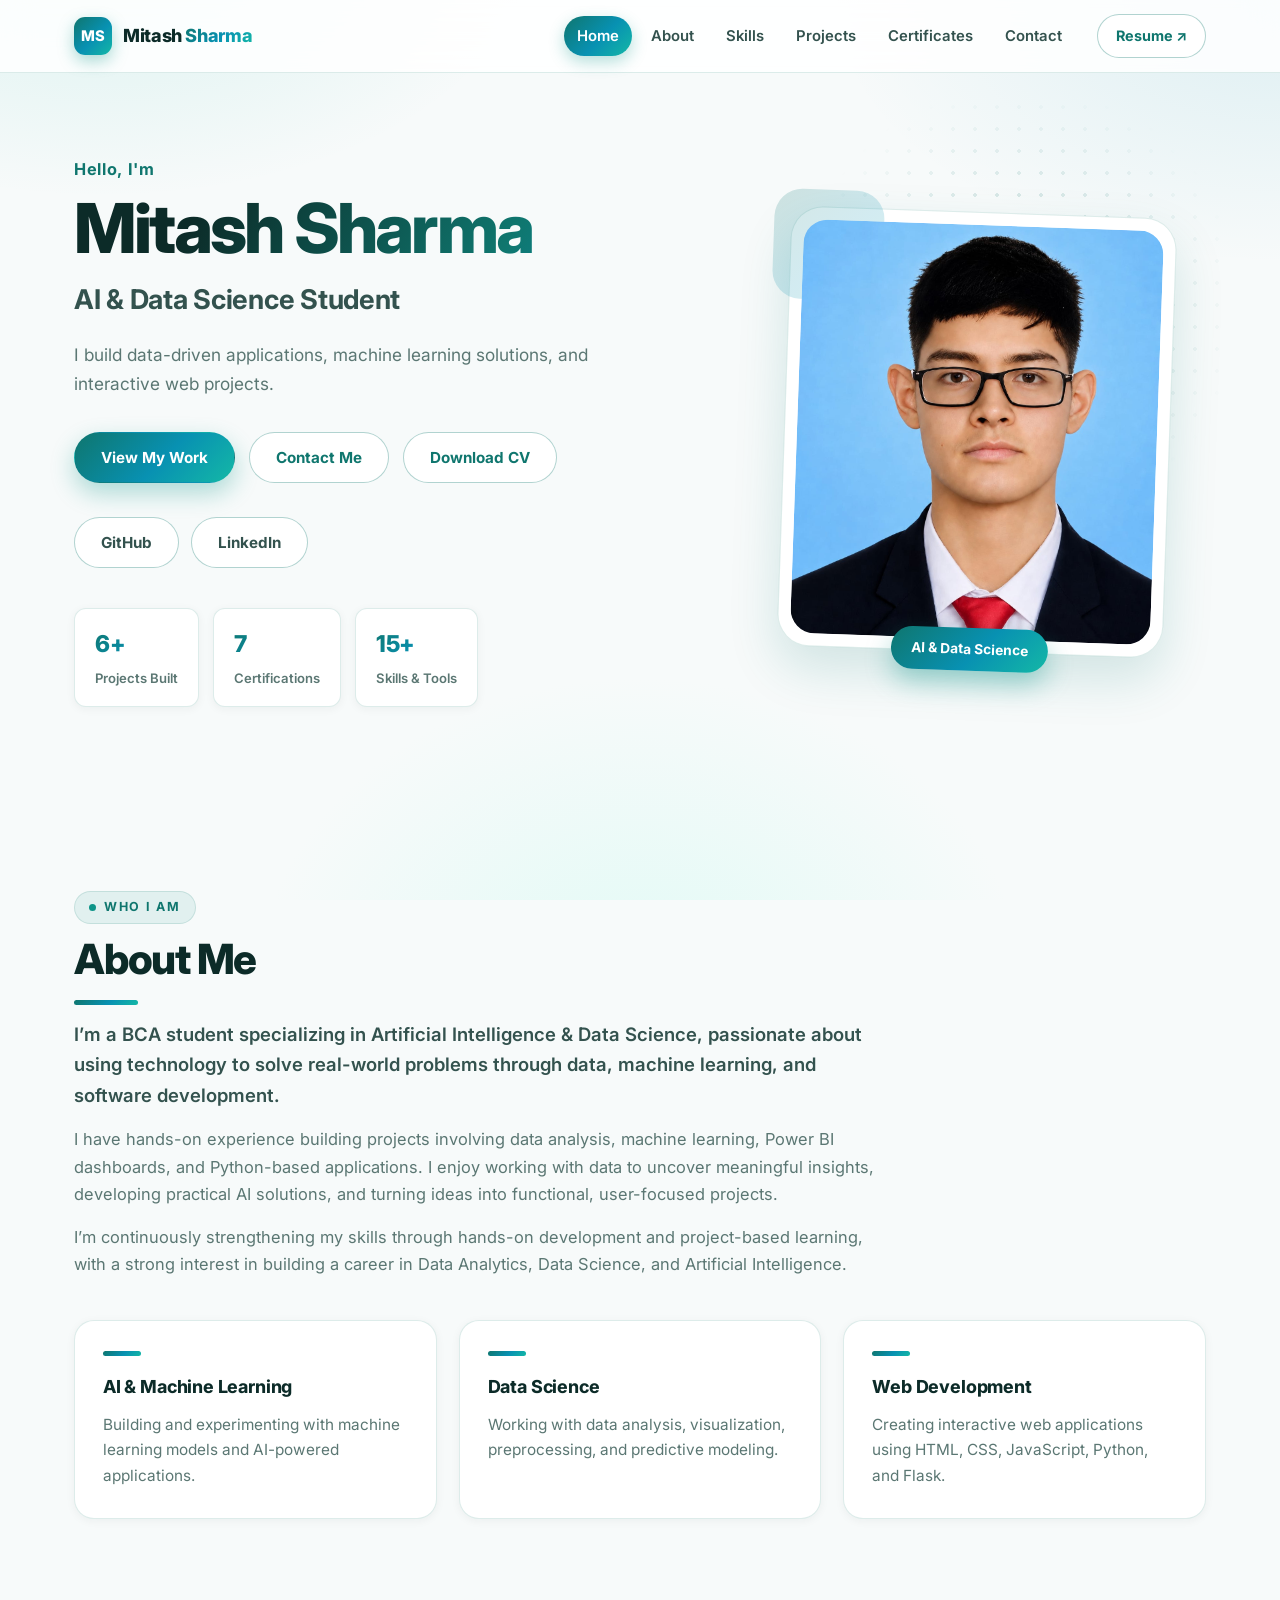
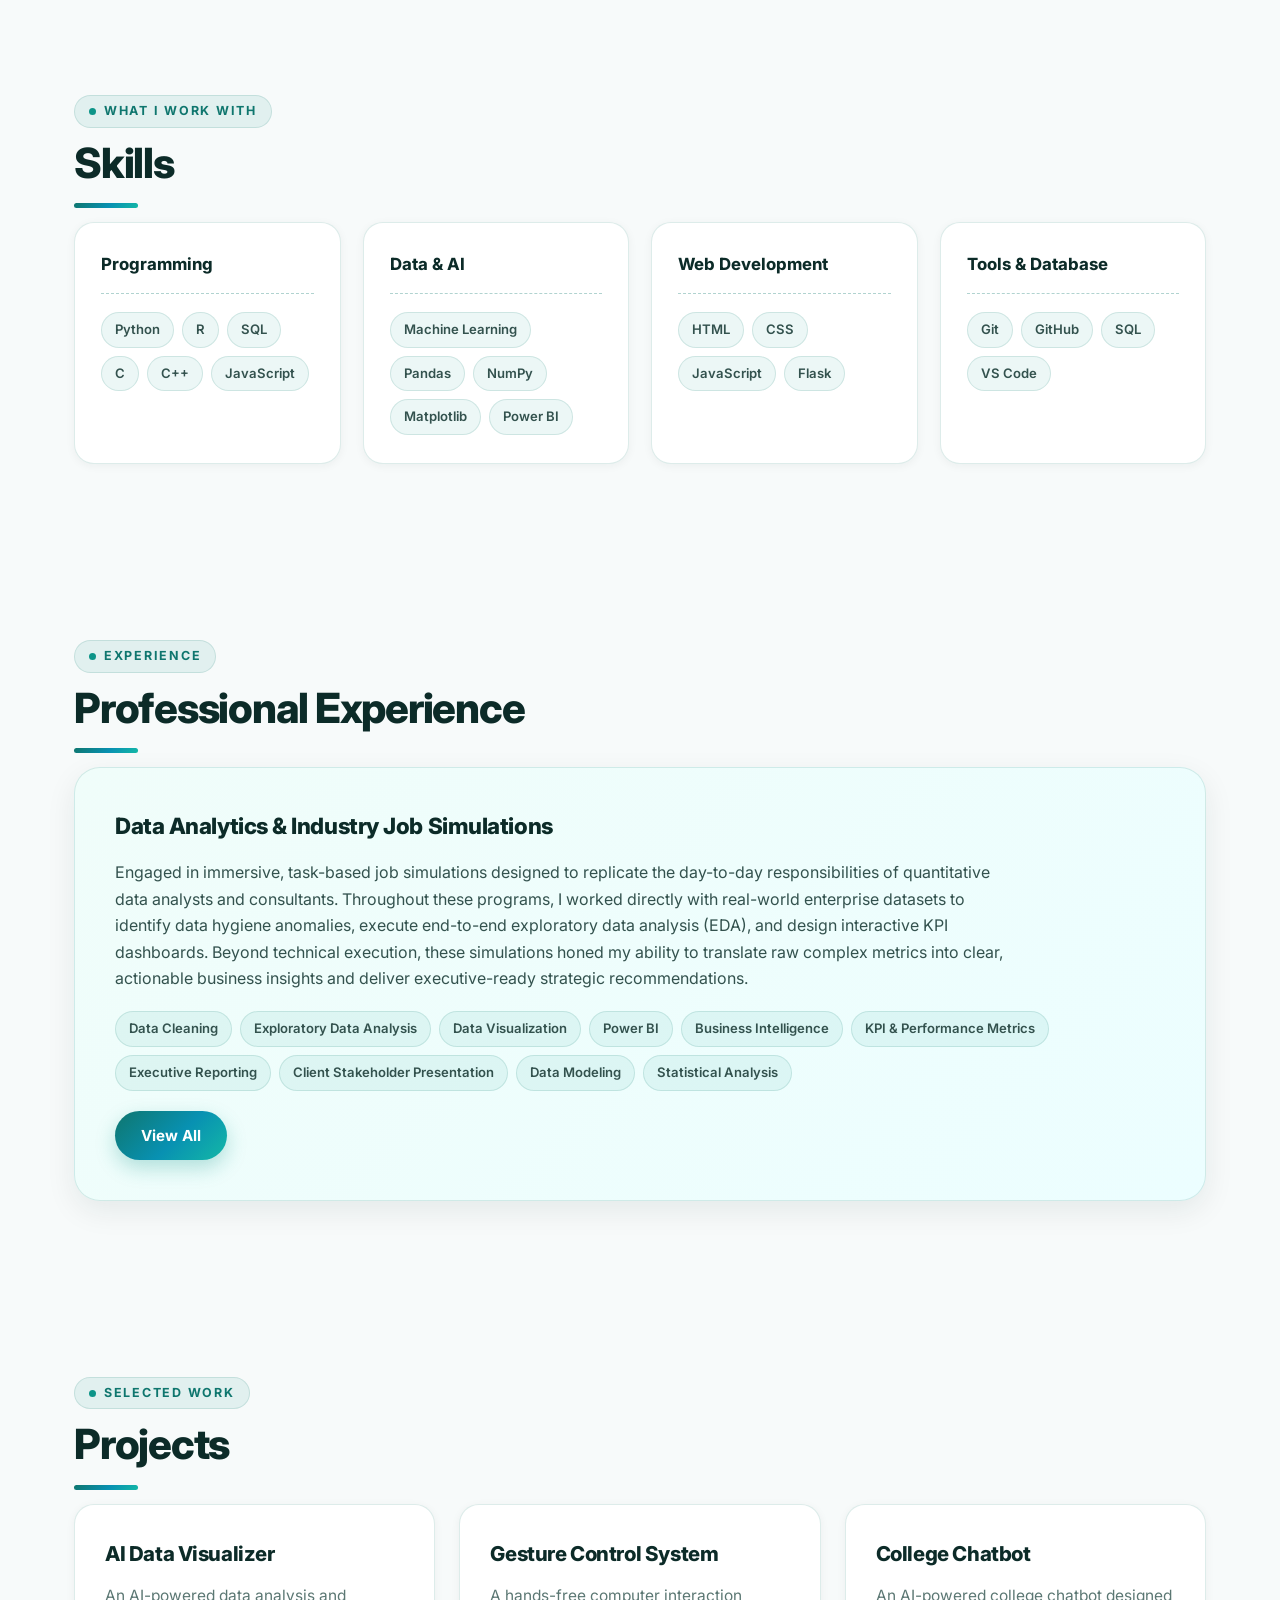
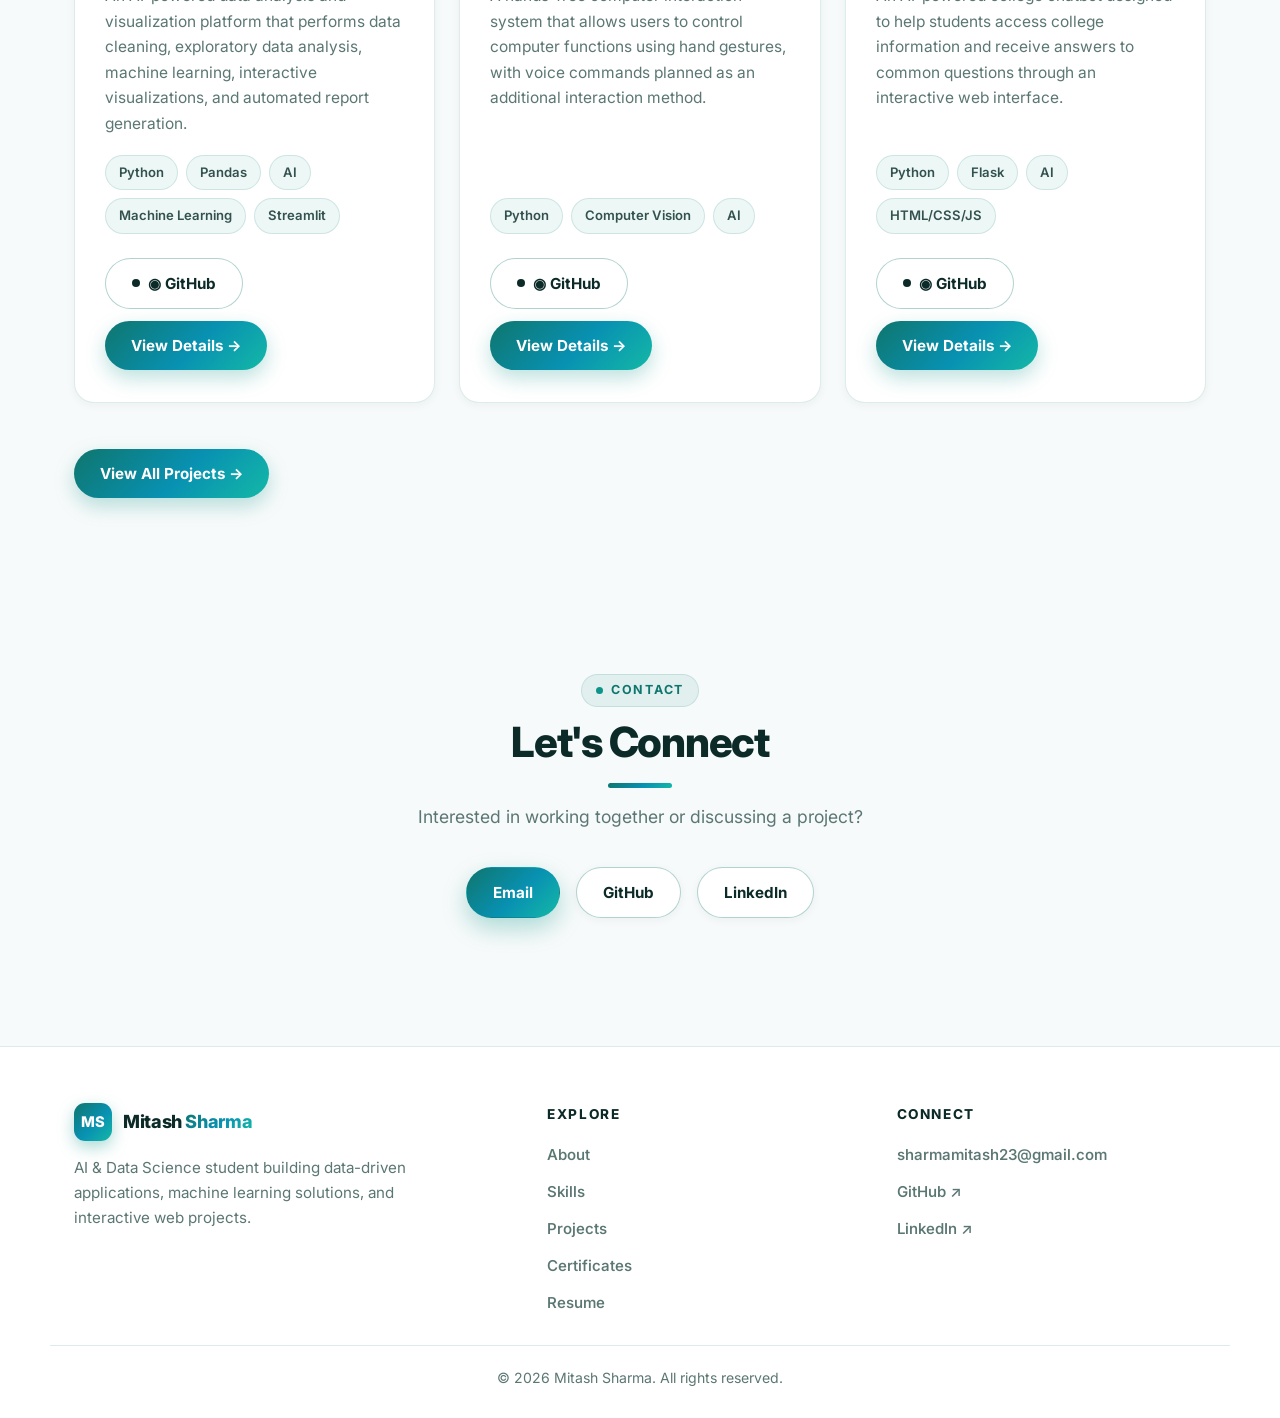
==== commit bf1e68c0: "Unify button sizes site-wide; remove 'Built with' footer line All buttons (hero, social pills, conta" ====
--- a/index.html
+++ b/index.html
@@ -304,7 +304,6 @@
 
         <div class="footer-bottom">
             <p>© <span data-year>2026</span> Mitash Sharma. All rights reserved.</p>
-            <p>Built with HTML, CSS &amp; JavaScript</p>
         </div>
     </footer>
 
--- a/style.css
+++ b/style.css
@@ -335,7 +335,9 @@
     align-items: center;
     justify-content: center;
     gap: 8px;
-    padding: 13px 26px;
+    /* Uniform button size used by every button on the site */
+    min-height: 48px;
+    padding: 12px 26px;
     border-radius: 999px;
     border: 1.5px solid transparent;
     font-size: 0.95rem;
@@ -378,13 +380,15 @@
 .project-btn {
     display: inline-flex;
     align-items: center;
+    justify-content: center;
     gap: 8px;
-    padding: 10px 20px;
+    min-height: 48px;
+    padding: 12px 26px;
     border-radius: 999px;
     border: 1.5px solid var(--border-strong);
     background: var(--surface);
     color: var(--ink);
-    font-size: 0.9rem;
+    font-size: 0.95rem;
     font-weight: 700;
     text-decoration: none;
     transition: all 0.25s ease;
@@ -417,12 +421,14 @@
 .view-details-btn {
     display: inline-flex;
     align-items: center;
+    justify-content: center;
     gap: 8px;
-    padding: 10px 20px;
+    min-height: 48px;
+    padding: 12px 26px;
     border-radius: 999px;
     background: var(--gradient);
     color: #fff;
-    font-size: 0.9rem;
+    font-size: 0.95rem;
     font-weight: 700;
     text-decoration: none;
     box-shadow: 0 8px 20px rgba(13, 148, 136, 0.28);
@@ -496,6 +502,11 @@
     pointer-events: none;
 }
 
+.hero-content {
+    position: relative;
+    z-index: 1;
+}
+
 .hero .intro {
     color: var(--teal);
     font-size: 1.02rem;
@@ -545,12 +556,16 @@
 }
 
 .social-links a {
-    padding: 9px 20px;
+    display: inline-flex;
+    align-items: center;
+    justify-content: center;
+    min-height: 48px;
+    padding: 12px 26px;
     border-radius: 999px;
     border: 1.5px solid var(--border-strong);
     background: var(--surface);
     color: var(--ink-soft);
-    font-size: 0.9rem;
+    font-size: 0.95rem;
     font-weight: 700;
     text-decoration: none;
     transition: all 0.25s ease;
@@ -1069,6 +1084,13 @@
 
 .project-images img {
     width: 100%;
+    /* Uniform tiles: every screenshot fills the same 16:10 frame
+       (top-anchored so app headers stay visible; click opens the
+       full uncropped image in the lightbox) */
+    aspect-ratio: 16 / 10;
+    object-fit: cover;
+    object-position: top center;
+    background: var(--surface-tint);
     border-radius: var(--radius-sm);
     border: 1px solid var(--border);
     box-shadow: var(--shadow-sm);
@@ -1161,8 +1183,11 @@
 .contact-links a {
     display: inline-flex;
     align-items: center;
+    justify-content: center;
     gap: 9px;
-    padding: 15px 32px;
+    min-height: 48px;
+    padding: 12px 26px;
+    font-size: 0.95rem;
     border-radius: 999px;
     border: 1.5px solid var(--border-strong);
     background: var(--surface);
@@ -1247,7 +1272,8 @@
     display: flex;
     flex-wrap: wrap;
     gap: 8px;
-    justify-content: space-between;
+    justify-content: center;
+    text-align: center;
     color: var(--muted);
     font-size: 0.88rem;
 }
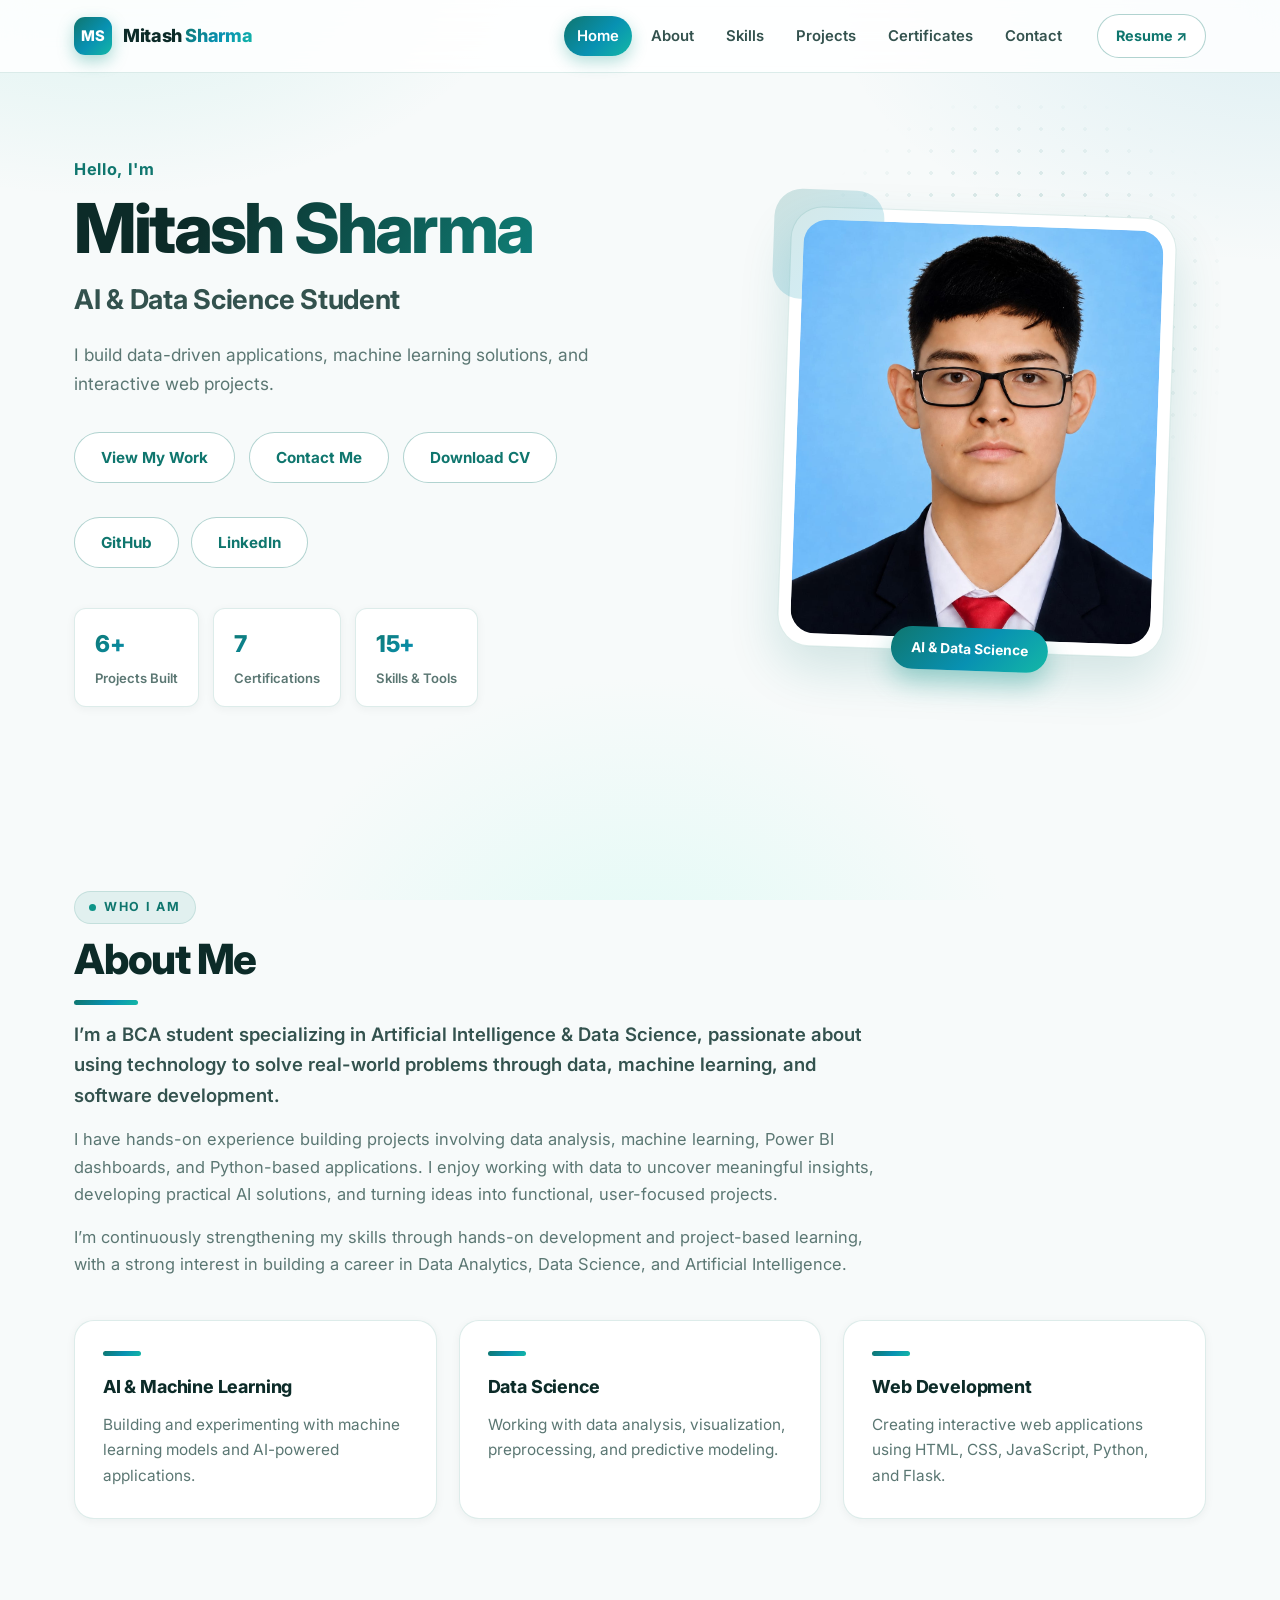
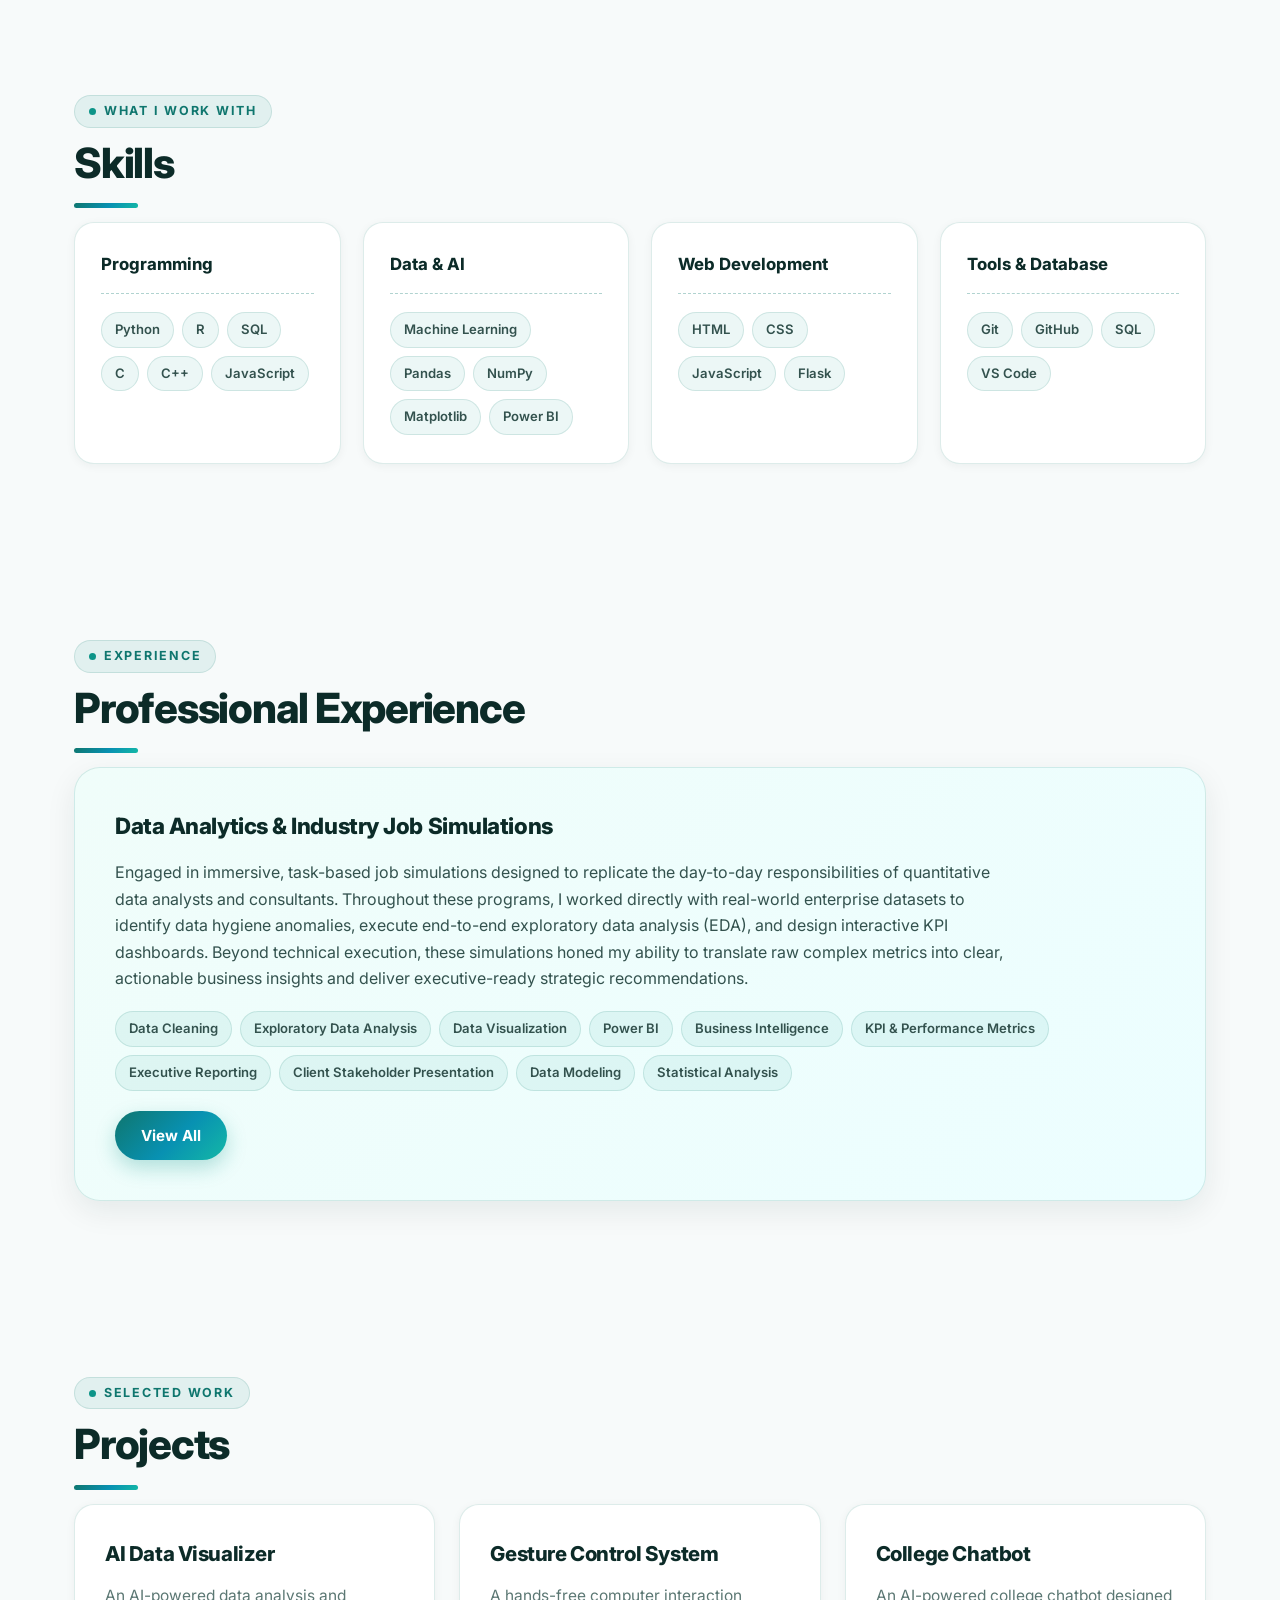
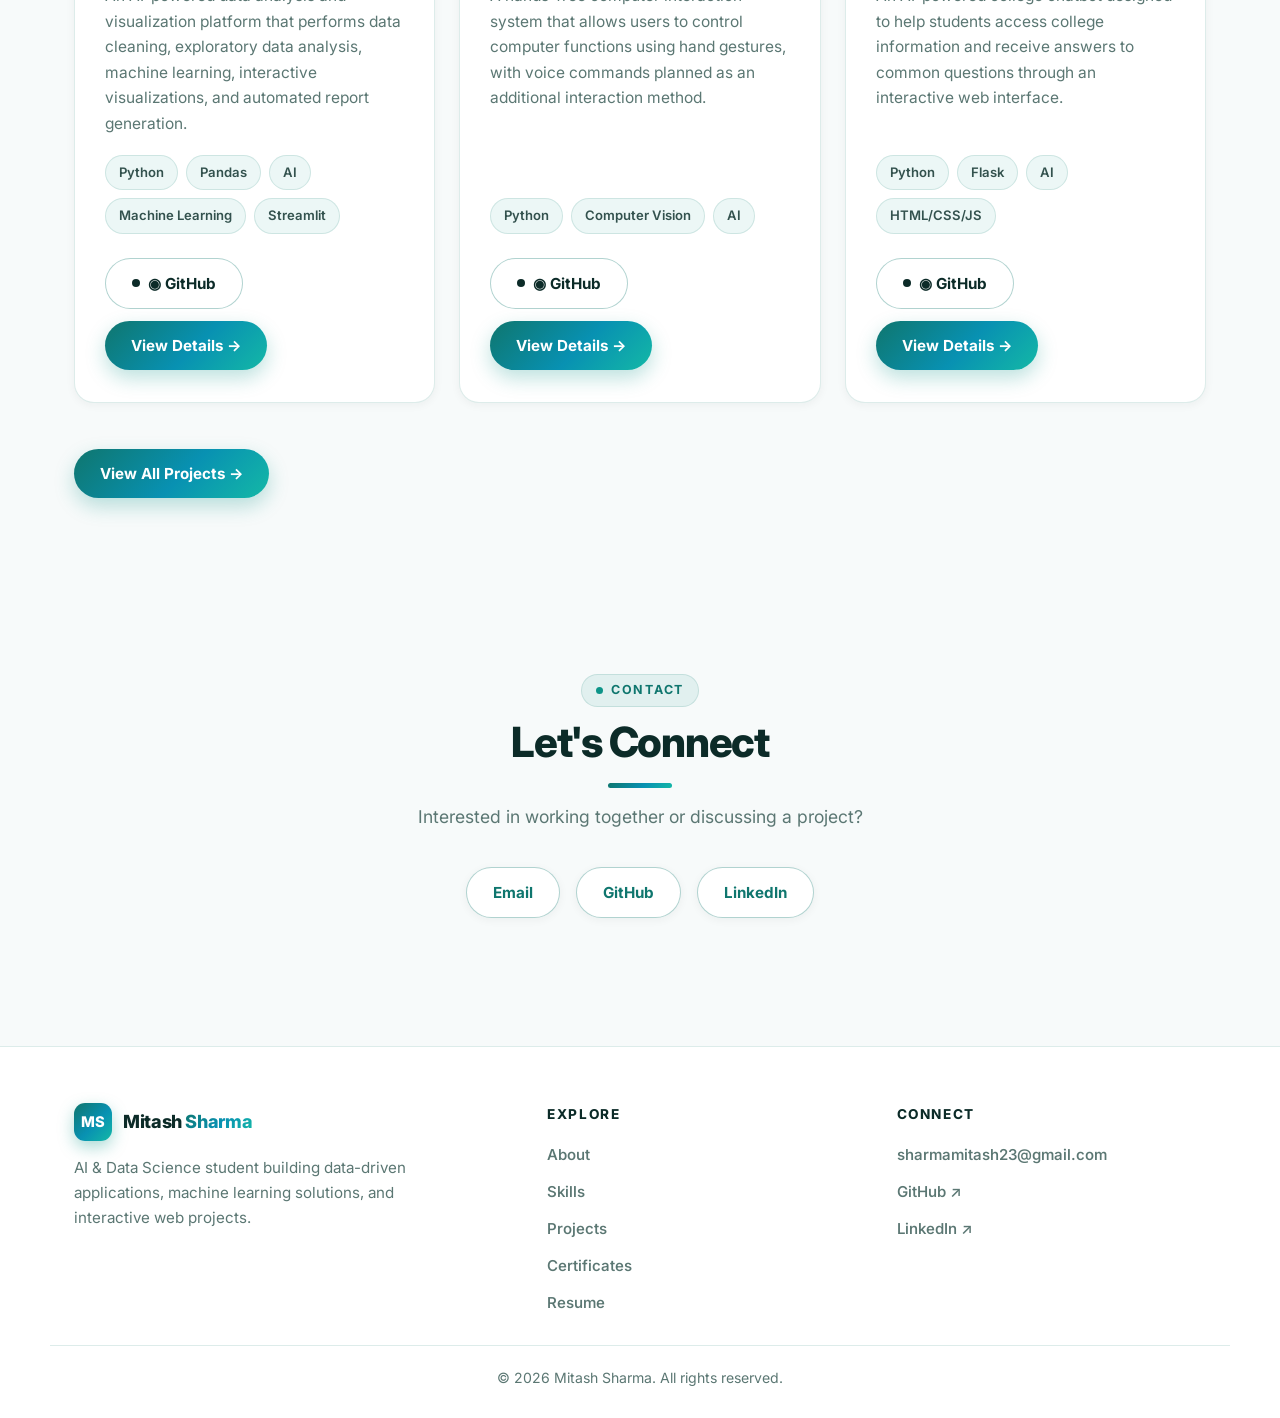
==== commit 3cf2d720: "Use one outline button type for hero + contact buttons Hero (View My Work / Contact Me / Download CV" ====
--- a/index.html
+++ b/index.html
@@ -58,7 +58,7 @@
                 </p>
 
                 <div class="hero-buttons">
-                    <a href="#projects" class="btn primary-btn">View My Work</a>
+                    <a href="#projects" class="btn secondary-btn">View My Work</a>
                     <a href="#contact" class="btn secondary-btn">Contact Me</a>
                     <a href="assets/CV.pdf" class="btn secondary-btn" target="_blank" rel="noopener" download>Download CV</a>
                 </div>
@@ -262,7 +262,7 @@
             <h2 class="section-title">Let's Connect</h2>
             <p class="contact-desc">Interested in working together or discussing a project?</p>
             <div class="contact-links">
-                <a href="mailto:sharmamitash23@gmail.com" id="emailButton" class="btn">Email</a>
+                <a href="mailto:sharmamitash23@gmail.com" id="emailButton">Email</a>
                 <a href="https://github.com/mitashsharma" target="_blank" rel="noopener">GitHub</a>
                 <a href="https://www.linkedin.com/in/mitash-sharma-9ba83834b/" target="_blank" rel="noopener">LinkedIn</a>
             </div>
--- a/style.css
+++ b/style.css
@@ -365,9 +365,11 @@
 }
 
 .secondary-btn:hover {
-    background: var(--surface-tint);
+    background: var(--gradient);
+    border-color: transparent;
+    color: #fff;
     transform: translateY(-2px);
-    box-shadow: var(--shadow-md);
+    box-shadow: var(--shadow-lg);
 }
 
 .project-buttons {
@@ -564,7 +566,7 @@
     border-radius: 999px;
     border: 1.5px solid var(--border-strong);
     background: var(--surface);
-    color: var(--ink-soft);
+    color: var(--teal);
     font-size: 0.95rem;
     font-weight: 700;
     text-decoration: none;
@@ -1191,7 +1193,7 @@
     border-radius: 999px;
     border: 1.5px solid var(--border-strong);
     background: var(--surface);
-    color: var(--ink);
+    color: var(--teal);
     font-weight: 700;
     text-decoration: none;
     box-shadow: var(--shadow-sm);
@@ -1204,13 +1206,6 @@
     color: #fff;
     transform: translateY(-3px);
     box-shadow: var(--shadow-lg);
-}
-
-.contact-links a.btn {
-    background: var(--gradient);
-    border-color: transparent;
-    color: #fff;
-    box-shadow: 0 10px 24px rgba(13, 148, 136, 0.32);
 }
 
 /* ------------------------- Footer ------------------------- */
